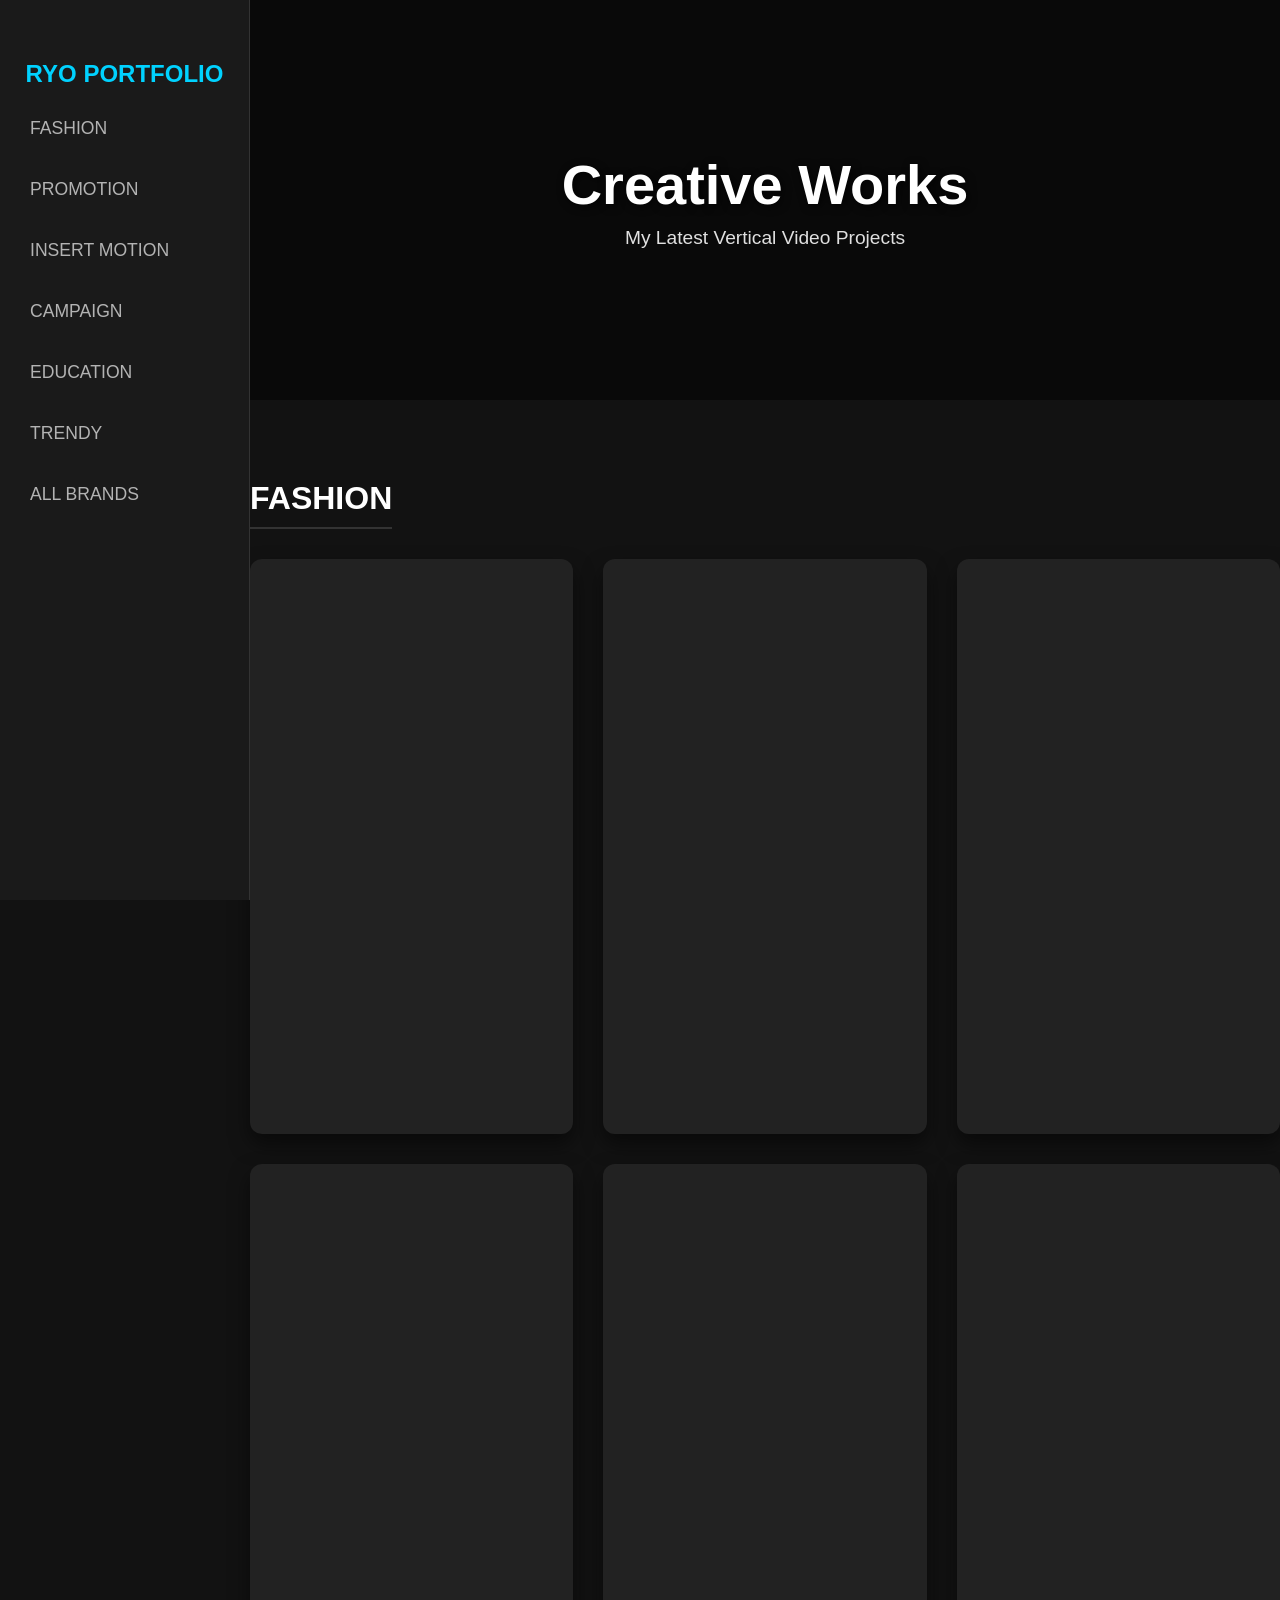
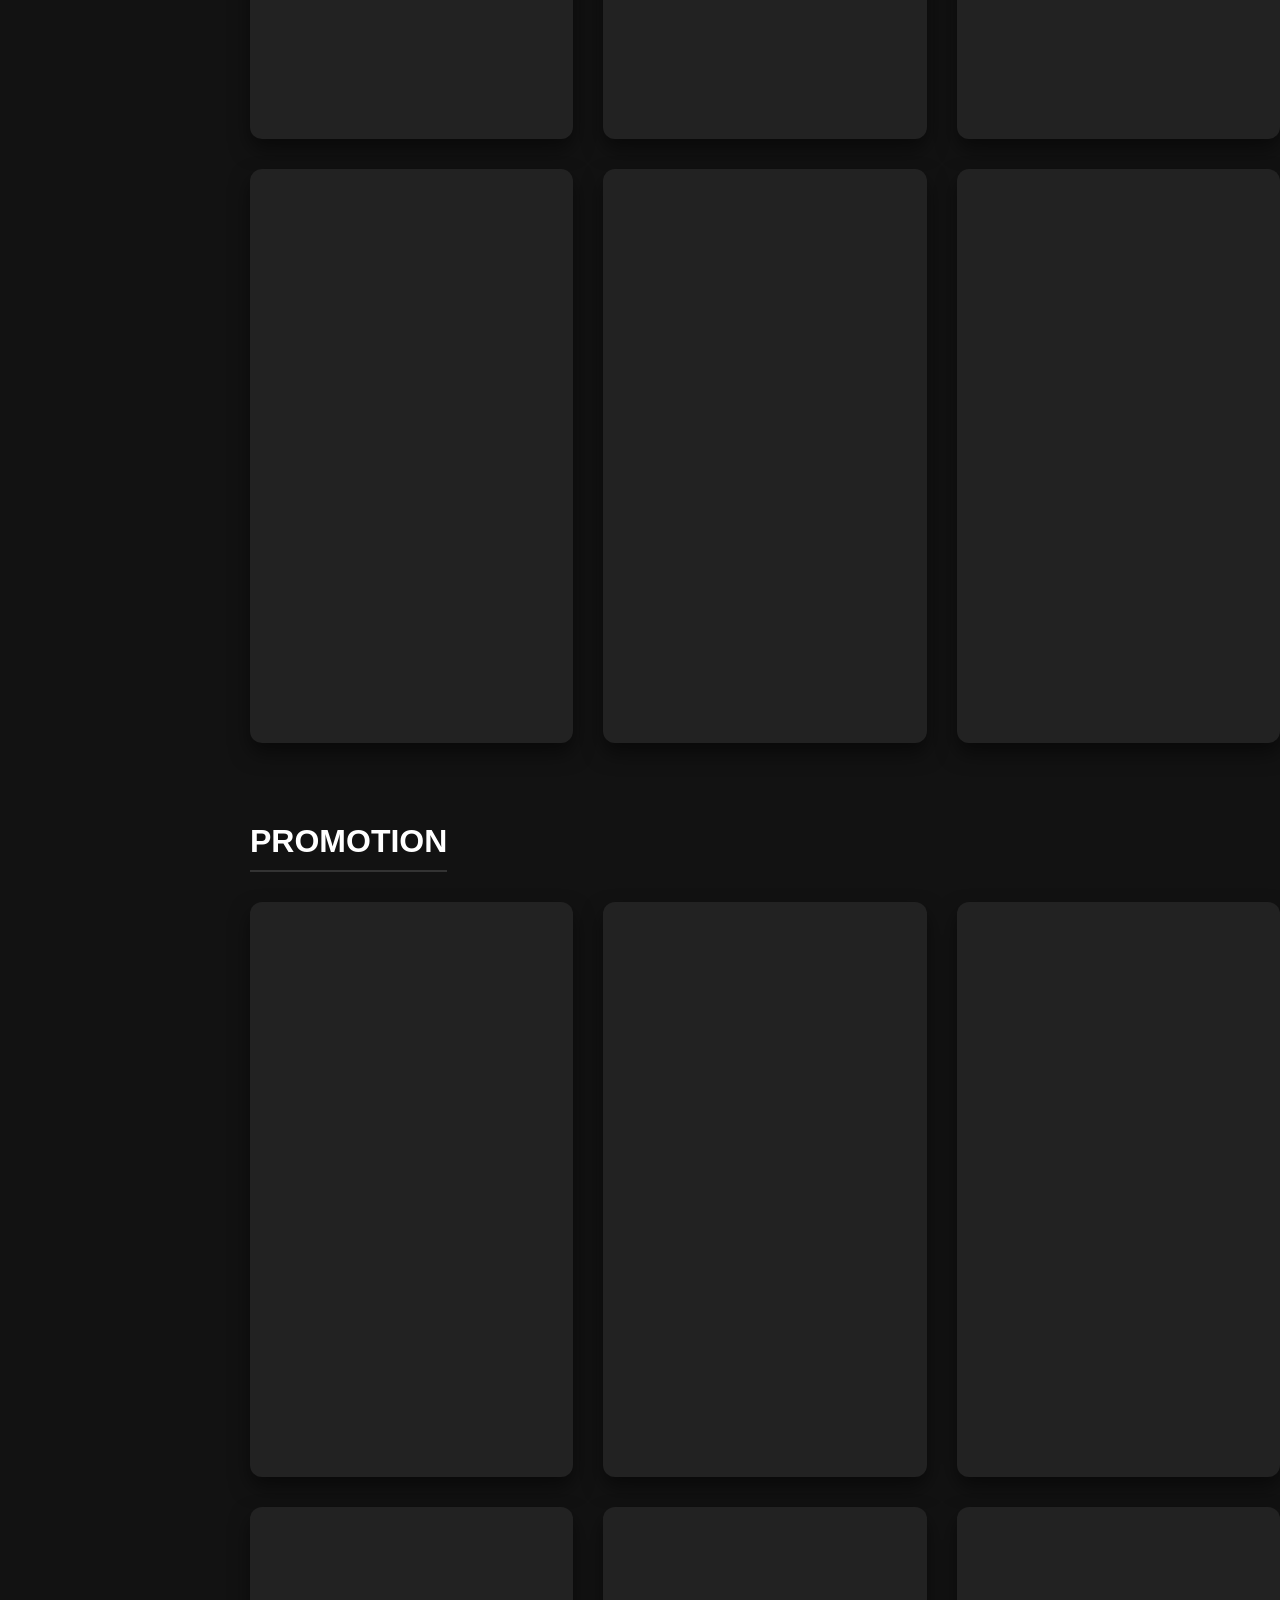
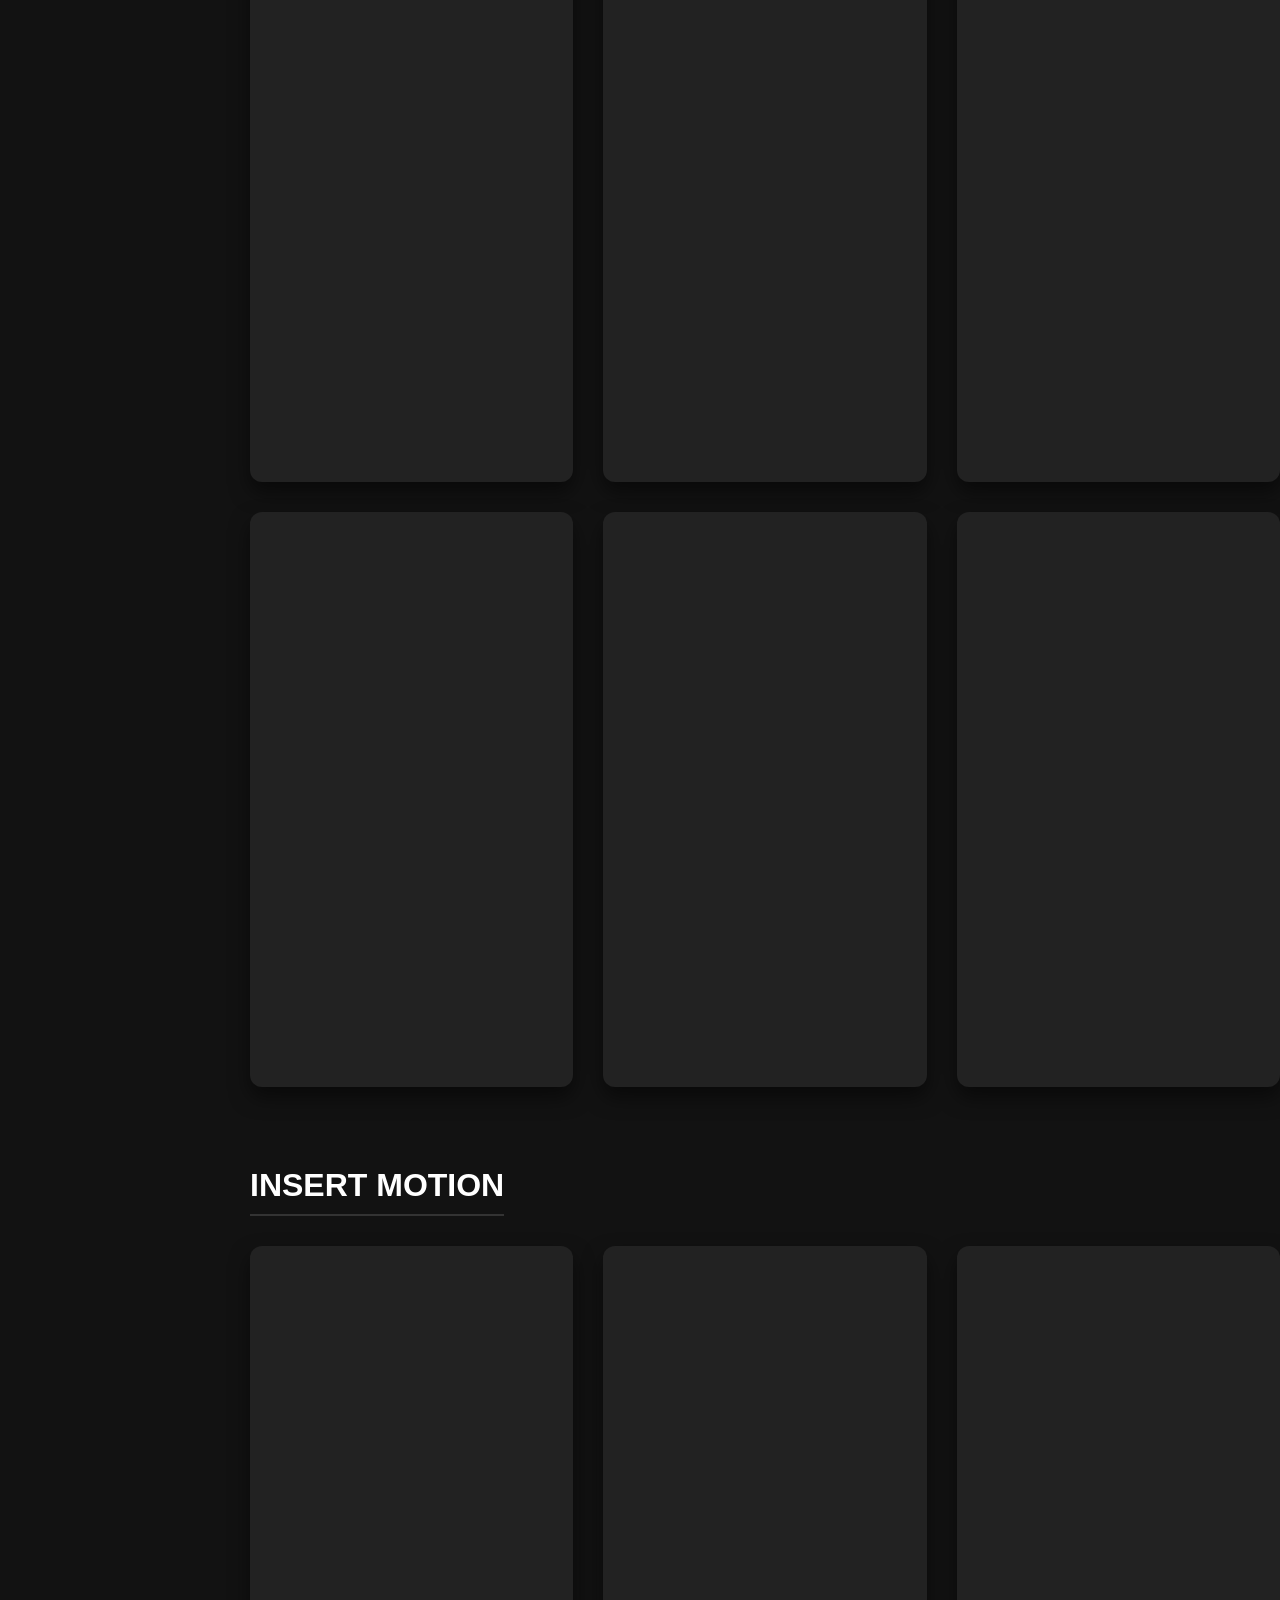
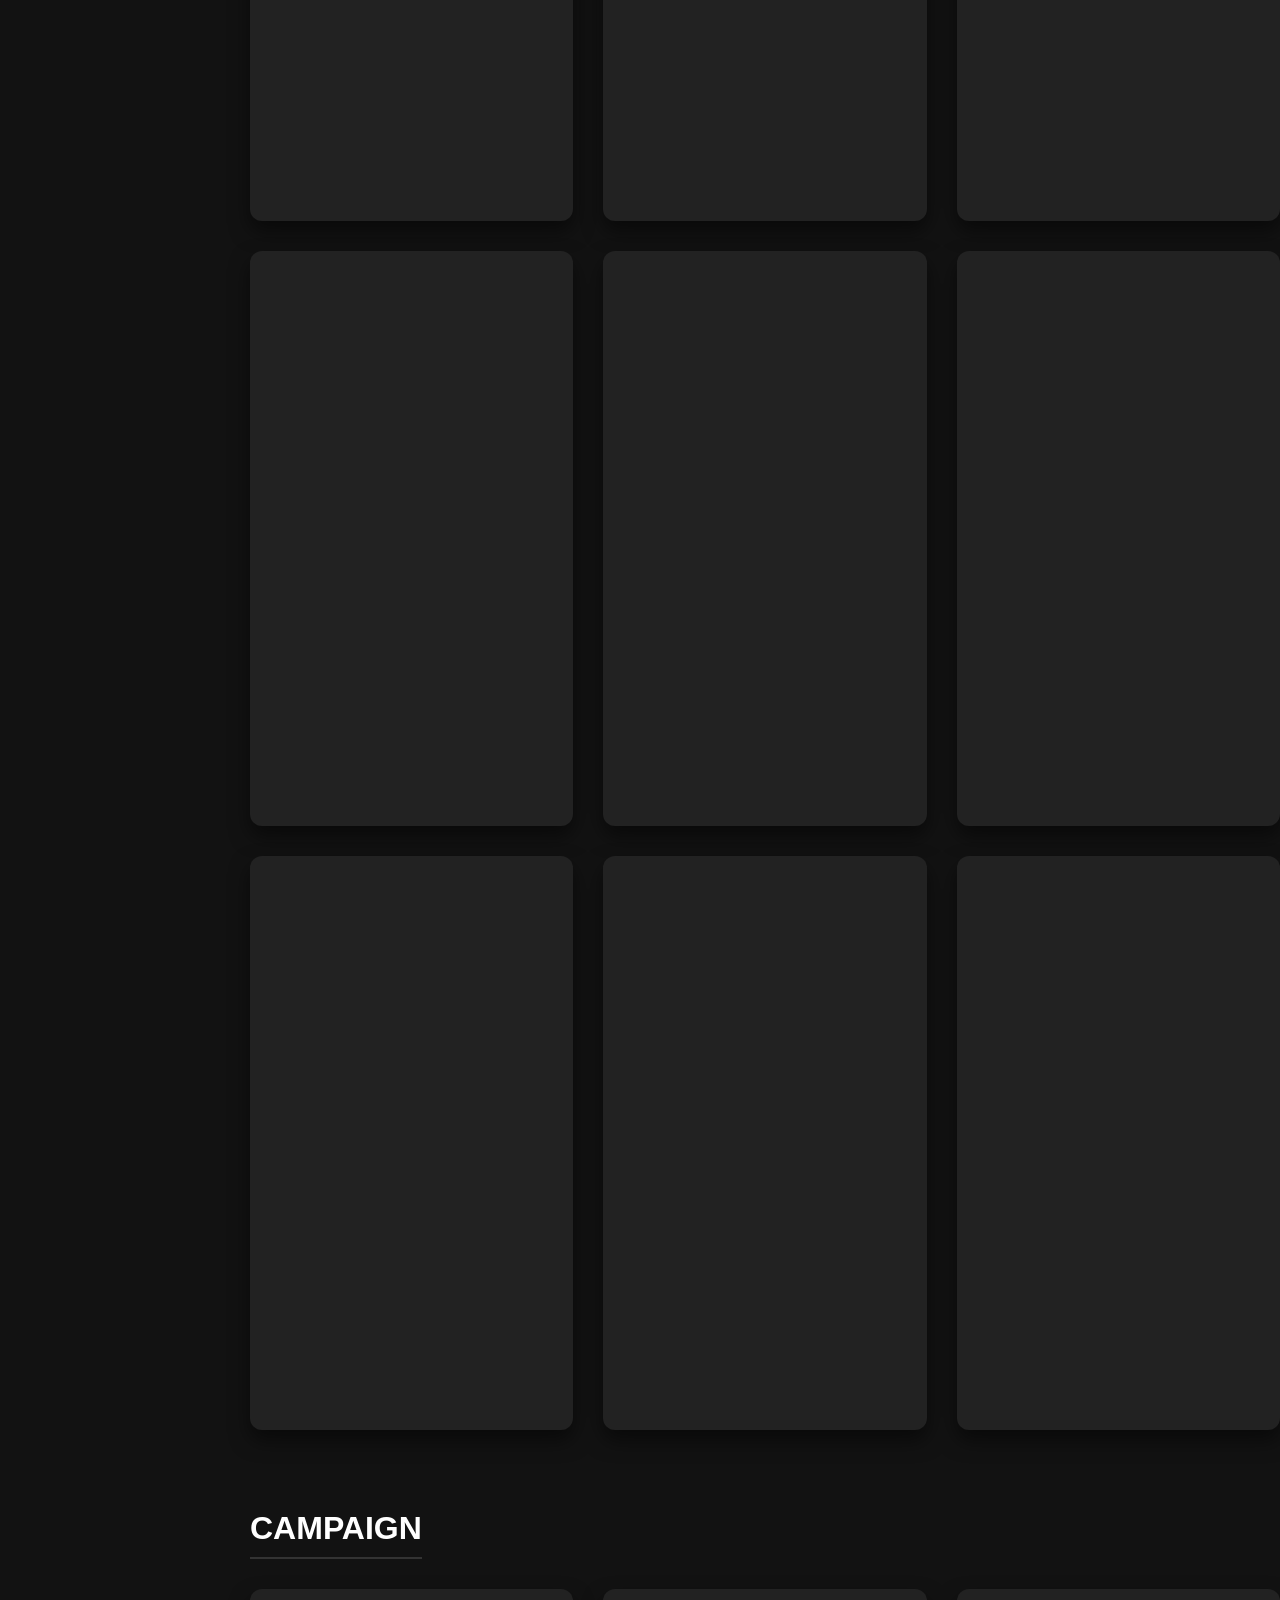
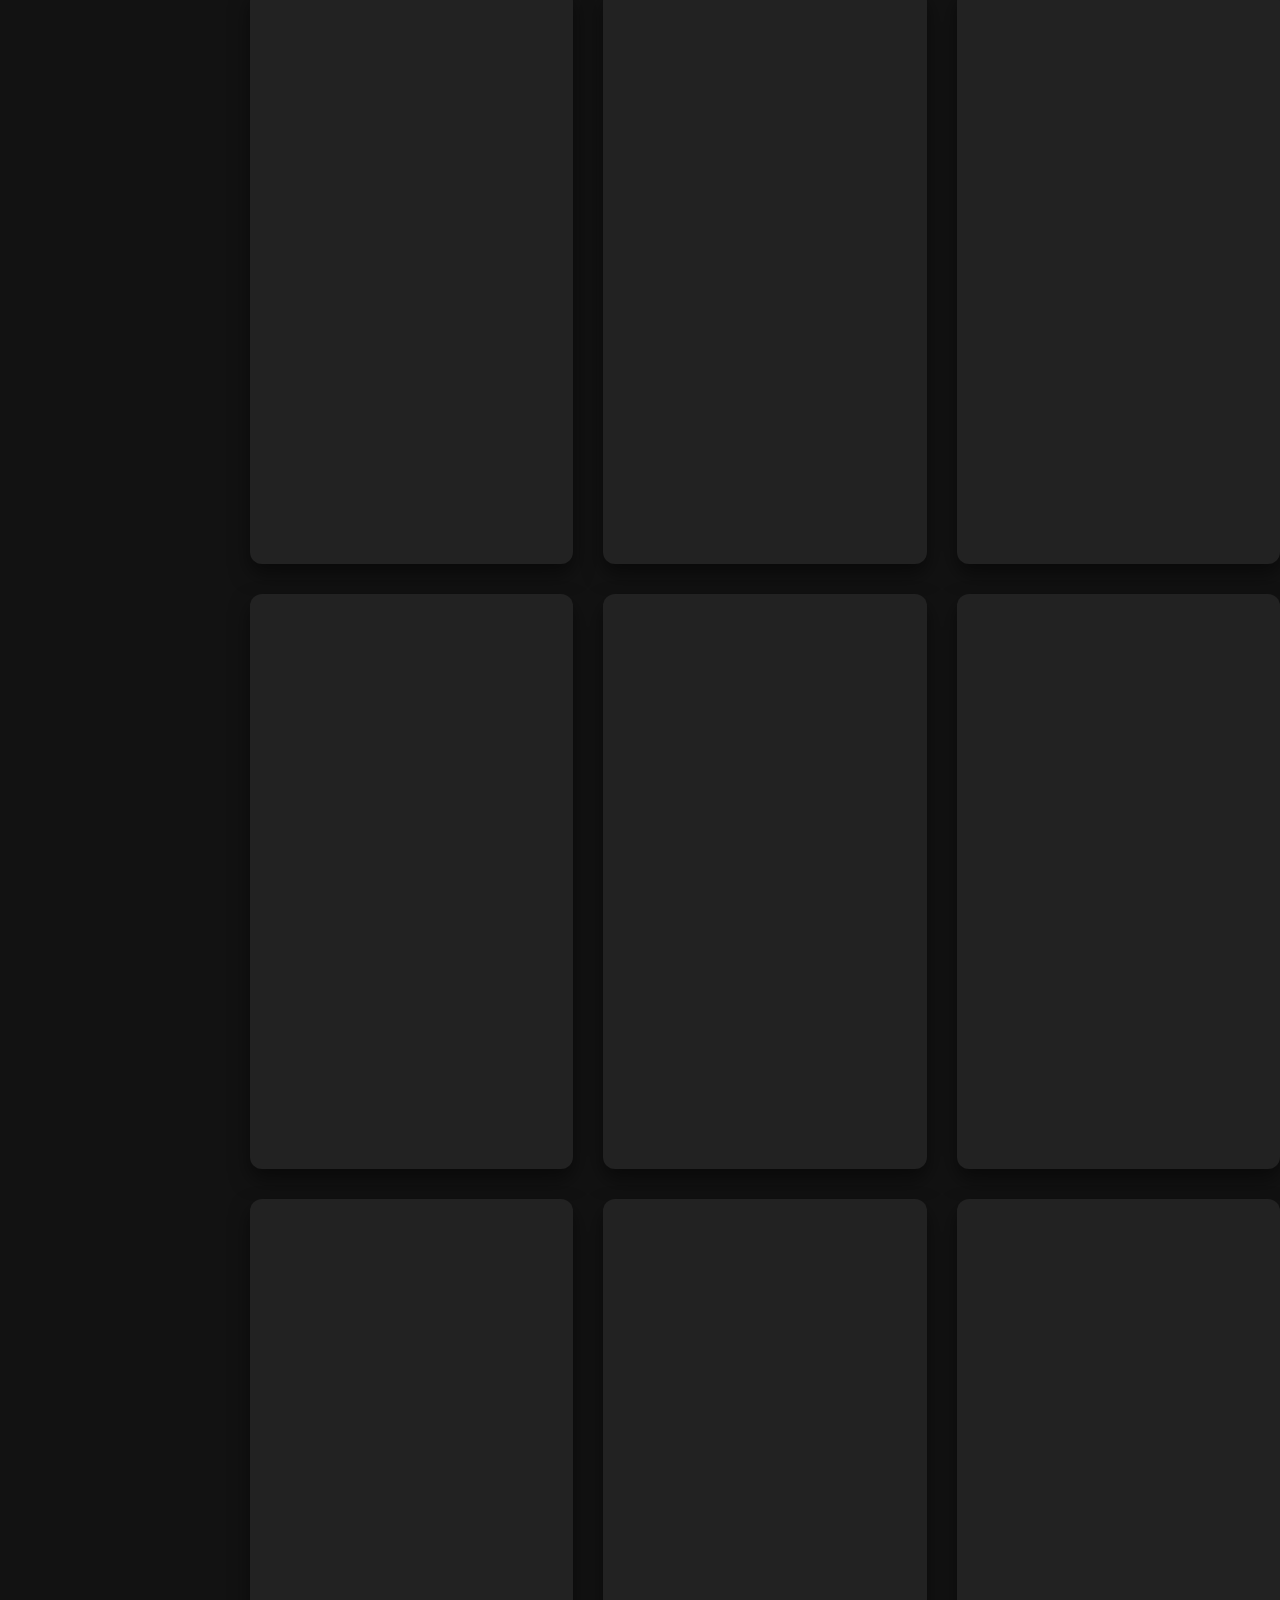
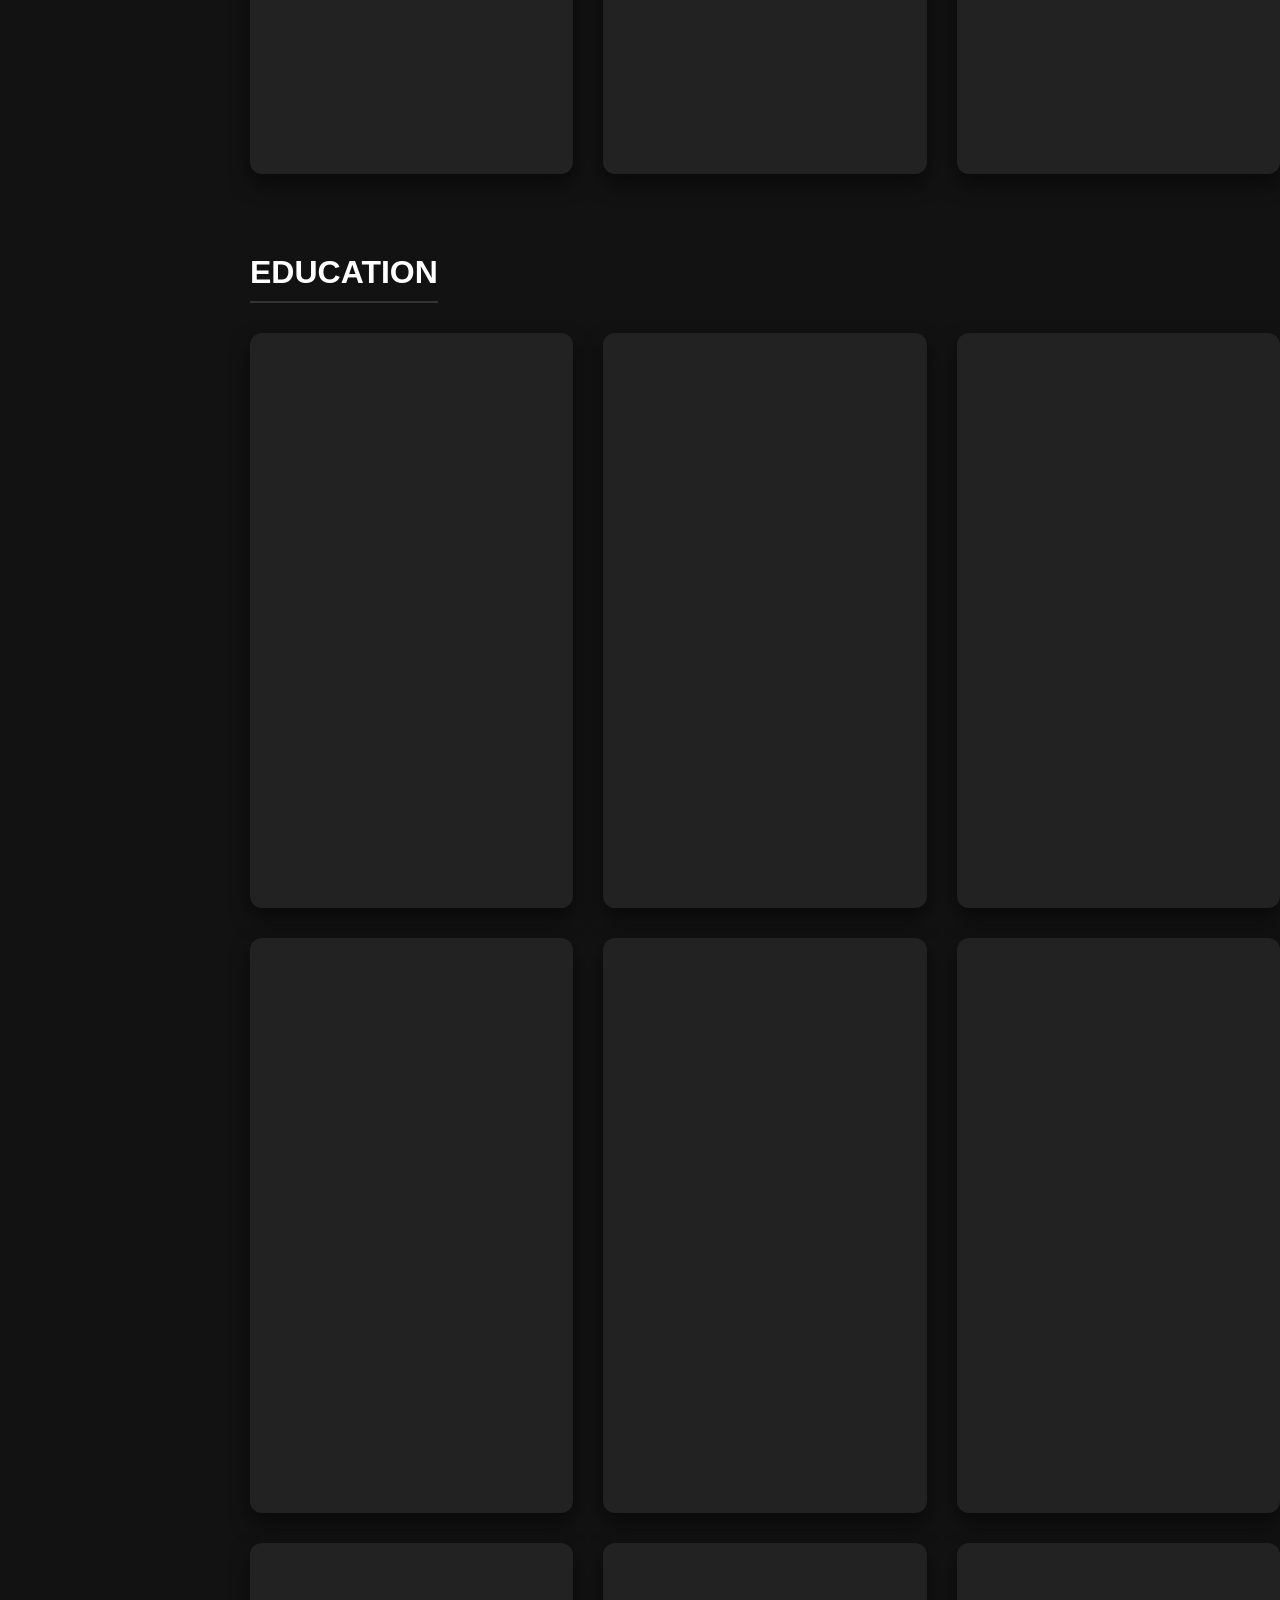
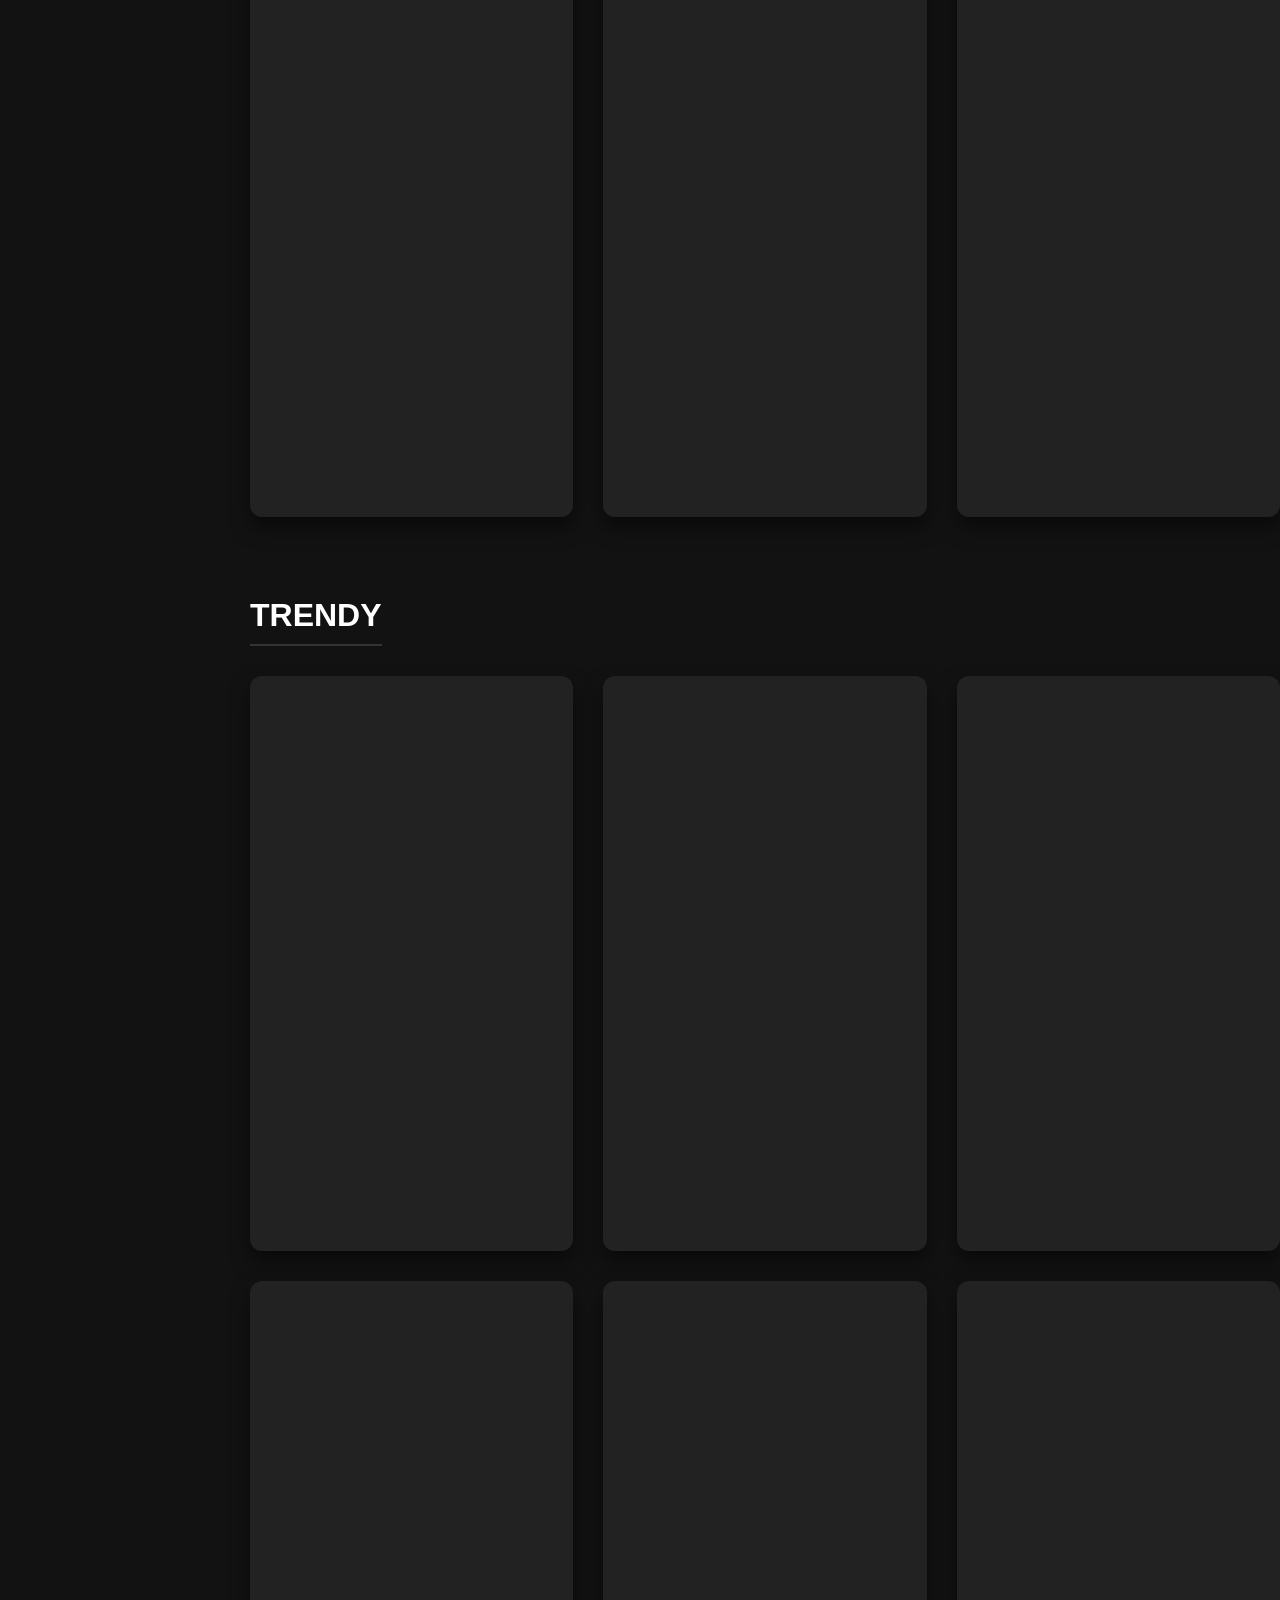
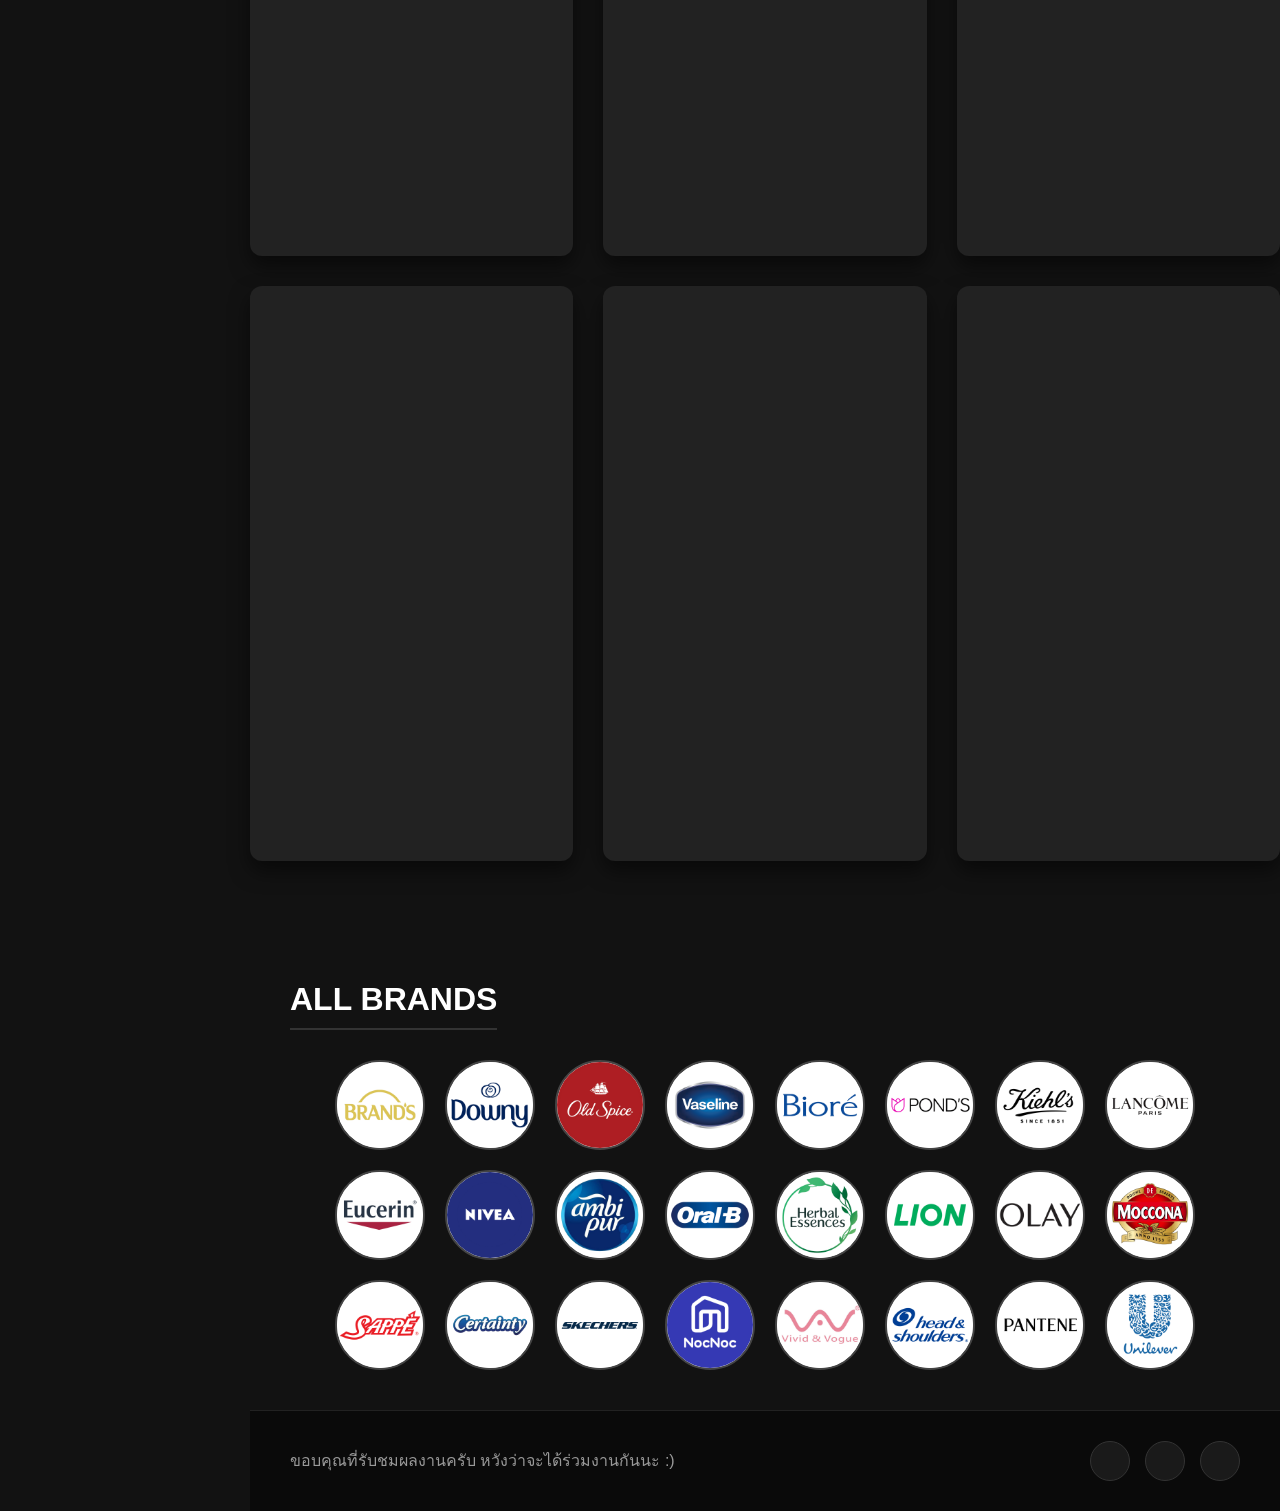
==== index.html @ 3b3e46f0 "commmit 4 aug" ====
<!DOCTYPE html>
<html lang="th">
<head>
    <meta charset="UTF-8">
    <meta name="viewport" content="width=device-width, initial-scale=1.0">
    <title>My Video Portfolio</title>
    <link rel="stylesheet" href="css/style.css">
</head>
<body>

    <div class="app-container">
        
        <!-- Mobile Hamburger Menu Button -->
        <button class="menu-toggle" id="menuToggle">☰ Menu</button>

        <!-- Left Navigator -->
        <nav class="sidebar" id="sidebar">
    <!-- เปลี่ยน h2 เป็นลิงก์ และใส่ id="go-to-top" -->
    <a href="#" id="go-to-top" style="text-decoration: none;">
        <h2>RYO PORTFOLIO</h2>
    </a>
    <ul class="nav-menu">
                <li><a href="#FASHION">FASHION</a></li>
                <li><a href="#PROMO">PROMOTION</a></li>
                <li><a href="#INSERT">INSERT MOTION</a></li>
                <li><a href="#CAM">CAMPAIGN</a></li>
                <li><a href="#EDU">EDUCATION</a></li>
                <li><a href="#TREND">TRENDY</a></li>
                <li><a href="#BRANDS">ALL BRANDS</a></li>
            </ul>
        </nav>

        <!-- Main Content Area -->
        <main class="main-content">
            
            <!-- Header Image -->
            <header class="header-hero">
                <div class="header-overlay">
                    <h1>Creative Works</h1>
                    <p>My Latest Vertical Video Projects</p>
                </div>
            </header>

            <!-- Video Grid Section -->
            <section class="portfolio-section">
                <h2 class="section-title" id="FASHION">FASHION</h2>
                
                <div class="video-grid">
                    <!-- วิดีโอ 1 -->
                    <div class="video-card">
                        <iframe src="https://drive.google.com/file/d/YOUR_VIDEO_ID_1/preview" allow="autoplay; fullscreen"></iframe>
                    </div>
                    <!-- วิดีโอ 2 -->
                    <div class="video-card">
                        <iframe src="https://drive.google.com/file/d/YOUR_VIDEO_ID_2/preview" allow="autoplay; fullscreen"></iframe>
                    </div>
                    <!-- วิดีโอ 3 -->
                    <div class="video-card">
                        <iframe src="https://drive.google.com/file/d/YOUR_VIDEO_ID_3/preview" allow="autoplay; fullscreen"></iframe>
                    </div>
                    <!-- วิดีโอ 4 -->
                    <div class="video-card">
                        <iframe src="https://drive.google.com/file/d/YOUR_VIDEO_ID_4/preview" allow="autoplay; fullscreen"></iframe>
                    </div>
                    <!-- วิดีโอ 5 -->
                    <div class="video-card">
                        <iframe src="https://drive.google.com/file/d/YOUR_VIDEO_ID_5/preview" allow="autoplay; fullscreen"></iframe>
                    </div>
                    <!-- วิดีโอ 6 -->
                    <div class="video-card">
                        <iframe src="https://drive.google.com/file/d/YOUR_VIDEO_ID_6/preview" allow="autoplay; fullscreen"></iframe>
                    </div>
                    <!-- วิดีโอ 7 -->
                    <div class="video-card">
                        <iframe src="https://drive.google.com/file/d/YOUR_VIDEO_ID_7/preview" allow="autoplay; fullscreen"></iframe>
                    </div>
                    <!-- วิดีโอ 8 -->
                    <div class="video-card">
                        <iframe src="https://drive.google.com/file/d/YOUR_VIDEO_ID_8/preview" allow="autoplay; fullscreen"></iframe>
                    </div>
                    <!-- วิดีโอ 9 -->
                    <div class="video-card">
                        <iframe src="https://drive.google.com/file/d/YOUR_VIDEO_ID_9/preview" allow="autoplay; fullscreen"></iframe>
                    </div>
                </div>

                <h2 class="section-title" id="PROMO">PROMOTION</h2>
                
                <div class="video-grid">
                    <!-- วิดีโอ 1 -->
                    <div class="video-card">
                        <iframe src="https://drive.google.com/file/d/YOUR_VIDEO_ID_1/preview" allow="autoplay; fullscreen"></iframe>
                    </div>
                    <!-- วิดีโอ 2 -->
                    <div class="video-card">
                        <iframe src="https://drive.google.com/file/d/YOUR_VIDEO_ID_2/preview" allow="autoplay; fullscreen"></iframe>
                    </div>
                    <!-- วิดีโอ 3 -->
                    <div class="video-card">
                        <iframe src="https://drive.google.com/file/d/YOUR_VIDEO_ID_3/preview" allow="autoplay; fullscreen"></iframe>
                    </div>
                    <!-- วิดีโอ 4 -->
                    <div class="video-card">
                        <iframe src="https://drive.google.com/file/d/YOUR_VIDEO_ID_4/preview" allow="autoplay; fullscreen"></iframe>
                    </div>
                    <!-- วิดีโอ 5 -->
                    <div class="video-card">
                        <iframe src="https://drive.google.com/file/d/YOUR_VIDEO_ID_5/preview" allow="autoplay; fullscreen"></iframe>
                    </div>
                    <!-- วิดีโอ 6 -->
                    <div class="video-card">
                        <iframe src="https://drive.google.com/file/d/YOUR_VIDEO_ID_6/preview" allow="autoplay; fullscreen"></iframe>
                    </div>
                    <!-- วิดีโอ 7 -->
                    <div class="video-card">
                        <iframe src="https://drive.google.com/file/d/YOUR_VIDEO_ID_7/preview" allow="autoplay; fullscreen"></iframe>
                    </div>
                    <!-- วิดีโอ 8 -->
                    <div class="video-card">
                        <iframe src="https://drive.google.com/file/d/YOUR_VIDEO_ID_8/preview" allow="autoplay; fullscreen"></iframe>
                    </div>
                    <!-- วิดีโอ 9 -->
                    <div class="video-card">
                        <iframe src="https://drive.google.com/file/d/YOUR_VIDEO_ID_9/preview" allow="autoplay; fullscreen"></iframe>
                    </div>
                </div>

                <h2 class="section-title" id="INSERT">INSERT MOTION</h2>
                
                <div class="video-grid">
                    <!-- วิดีโอ 1 -->
                    <div class="video-card">
                        <iframe src="https://drive.google.com/file/d/YOUR_VIDEO_ID_1/preview" allow="autoplay; fullscreen"></iframe>
                    </div>
                    <!-- วิดีโอ 2 -->
                    <div class="video-card">
                        <iframe src="https://drive.google.com/file/d/YOUR_VIDEO_ID_2/preview" allow="autoplay; fullscreen"></iframe>
                    </div>
                    <!-- วิดีโอ 3 -->
                    <div class="video-card">
                        <iframe src="https://drive.google.com/file/d/YOUR_VIDEO_ID_3/preview" allow="autoplay; fullscreen"></iframe>
                    </div>
                    <!-- วิดีโอ 4 -->
                    <div class="video-card">
                        <iframe src="https://drive.google.com/file/d/YOUR_VIDEO_ID_4/preview" allow="autoplay; fullscreen"></iframe>
                    </div>
                    <!-- วิดีโอ 5 -->
                    <div class="video-card">
                        <iframe src="https://drive.google.com/file/d/YOUR_VIDEO_ID_5/preview" allow="autoplay; fullscreen"></iframe>
                    </div>
                    <!-- วิดีโอ 6 -->
                    <div class="video-card">
                        <iframe src="https://drive.google.com/file/d/YOUR_VIDEO_ID_6/preview" allow="autoplay; fullscreen"></iframe>
                    </div>
                    <!-- วิดีโอ 7 -->
                    <div class="video-card">
                        <iframe src="https://drive.google.com/file/d/YOUR_VIDEO_ID_7/preview" allow="autoplay; fullscreen"></iframe>
                    </div>
                    <!-- วิดีโอ 8 -->
                    <div class="video-card">
                        <iframe src="https://drive.google.com/file/d/YOUR_VIDEO_ID_8/preview" allow="autoplay; fullscreen"></iframe>
                    </div>
                    <!-- วิดีโอ 9 -->
                    <div class="video-card">
                        <iframe src="https://drive.google.com/file/d/YOUR_VIDEO_ID_9/preview" allow="autoplay; fullscreen"></iframe>
                    </div>
                </div>

                <h2 class="section-title" id="CAM">CAMPAIGN</h2>
                
                <div class="video-grid">
                    <!-- วิดีโอ 1 -->
                    <div class="video-card">
                        <iframe src="https://drive.google.com/file/d/YOUR_VIDEO_ID_1/preview" allow="autoplay; fullscreen"></iframe>
                    </div>
                    <!-- วิดีโอ 2 -->
                    <div class="video-card">
                        <iframe src="https://drive.google.com/file/d/YOUR_VIDEO_ID_2/preview" allow="autoplay; fullscreen"></iframe>
                    </div>
                    <!-- วิดีโอ 3 -->
                    <div class="video-card">
                        <iframe src="https://drive.google.com/file/d/YOUR_VIDEO_ID_3/preview" allow="autoplay; fullscreen"></iframe>
                    </div>
                    <!-- วิดีโอ 4 -->
                    <div class="video-card">
                        <iframe src="https://drive.google.com/file/d/YOUR_VIDEO_ID_4/preview" allow="autoplay; fullscreen"></iframe>
                    </div>
                    <!-- วิดีโอ 5 -->
                    <div class="video-card">
                        <iframe src="https://drive.google.com/file/d/YOUR_VIDEO_ID_5/preview" allow="autoplay; fullscreen"></iframe>
                    </div>
                    <!-- วิดีโอ 6 -->
                    <div class="video-card">
                        <iframe src="https://drive.google.com/file/d/YOUR_VIDEO_ID_6/preview" allow="autoplay; fullscreen"></iframe>
                    </div>
                    <!-- วิดีโอ 7 -->
                    <div class="video-card">
                        <iframe src="https://drive.google.com/file/d/YOUR_VIDEO_ID_7/preview" allow="autoplay; fullscreen"></iframe>
                    </div>
                    <!-- วิดีโอ 8 -->
                    <div class="video-card">
                        <iframe src="https://drive.google.com/file/d/YOUR_VIDEO_ID_8/preview" allow="autoplay; fullscreen"></iframe>
                    </div>
                    <!-- วิดีโอ 9 -->
                    <div class="video-card">
                        <iframe src="https://drive.google.com/file/d/YOUR_VIDEO_ID_9/preview" allow="autoplay; fullscreen"></iframe>
                    </div>
                </div>

                <h2 class="section-title" id="EDU">EDUCATION</h2>
                
                <div class="video-grid">
                    <!-- วิดีโอ 1 -->
                    <div class="video-card">
                        <iframe src="https://drive.google.com/file/d/YOUR_VIDEO_ID_1/preview" allow="autoplay; fullscreen"></iframe>
                    </div>
                    <!-- วิดีโอ 2 -->
                    <div class="video-card">
                        <iframe src="https://drive.google.com/file/d/YOUR_VIDEO_ID_2/preview" allow="autoplay; fullscreen"></iframe>
                    </div>
                    <!-- วิดีโอ 3 -->
                    <div class="video-card">
                        <iframe src="https://drive.google.com/file/d/YOUR_VIDEO_ID_3/preview" allow="autoplay; fullscreen"></iframe>
                    </div>
                    <!-- วิดีโอ 4 -->
                    <div class="video-card">
                        <iframe src="https://drive.google.com/file/d/YOUR_VIDEO_ID_4/preview" allow="autoplay; fullscreen"></iframe>
                    </div>
                    <!-- วิดีโอ 5 -->
                    <div class="video-card">
                        <iframe src="https://drive.google.com/file/d/YOUR_VIDEO_ID_5/preview" allow="autoplay; fullscreen"></iframe>
                    </div>
                    <!-- วิดีโอ 6 -->
                    <div class="video-card">
                        <iframe src="https://drive.google.com/file/d/YOUR_VIDEO_ID_6/preview" allow="autoplay; fullscreen"></iframe>
                    </div>
                    <!-- วิดีโอ 7 -->
                    <div class="video-card">
                        <iframe src="https://drive.google.com/file/d/YOUR_VIDEO_ID_7/preview" allow="autoplay; fullscreen"></iframe>
                    </div>
                    <!-- วิดีโอ 8 -->
                    <div class="video-card">
                        <iframe src="https://drive.google.com/file/d/YOUR_VIDEO_ID_8/preview" allow="autoplay; fullscreen"></iframe>
                    </div>
                    <!-- วิดีโอ 9 -->
                    <div class="video-card">
                        <iframe src="https://drive.google.com/file/d/YOUR_VIDEO_ID_9/preview" allow="autoplay; fullscreen"></iframe>
                    </div>
                </div>

                <h2 class="section-title" id="TREND">TRENDY</h2>

                <div class="video-grid">
                    <!-- วิดีโอ 1 -->
                    <div class="video-card">
                        <iframe src="https://drive.google.com/file/d/YOUR_VIDEO_ID_1/preview" allow="autoplay; fullscreen"></iframe>
                    </div>
                    <!-- วิดีโอ 2 -->
                    <div class="video-card">
                        <iframe src="https://drive.google.com/file/d/YOUR_VIDEO_ID_2/preview" allow="autoplay; fullscreen"></iframe>
                    </div>
                    <!-- วิดีโอ 3 -->
                    <div class="video-card">
                        <iframe src="https://drive.google.com/file/d/YOUR_VIDEO_ID_3/preview" allow="autoplay; fullscreen"></iframe>
                    </div>
                    <!-- วิดีโอ 4 -->
                    <div class="video-card">
                        <iframe src="https://drive.google.com/file/d/YOUR_VIDEO_ID_4/preview" allow="autoplay; fullscreen"></iframe>
                    </div>
                    <!-- วิดีโอ 5 -->
                    <div class="video-card">
                        <iframe src="https://drive.google.com/file/d/YOUR_VIDEO_ID_5/preview" allow="autoplay; fullscreen"></iframe>
                    </div>
                    <!-- วิดีโอ 6 -->
                    <div class="video-card">
                        <iframe src="https://drive.google.com/file/d/YOUR_VIDEO_ID_6/preview" allow="autoplay; fullscreen"></iframe>
                    </div>
                    <!-- วิดีโอ 7 -->
                    <div class="video-card">
                        <iframe src="https://drive.google.com/file/d/YOUR_VIDEO_ID_7/preview" allow="autoplay; fullscreen"></iframe>
                    </div>
                    <!-- วิดีโอ 8 -->
                    <div class="video-card">
                        <iframe src="https://drive.google.com/file/d/YOUR_VIDEO_ID_8/preview" allow="autoplay; fullscreen"></iframe>
                    </div>
                    <!-- วิดีโอ 9 -->
                    <div class="video-card">
                        <iframe src="https://drive.google.com/file/d/YOUR_VIDEO_ID_9/preview" allow="autoplay; fullscreen"></iframe>
                    </div>
                </div>

            </section>

            <!-- Brand Logos Section (เพิ่มใหม่ 24 โลโก้) -->
            <section id="BRANDS" class="content-section">
                <h2 class="section-title">ALL BRANDS</h2>
                
                <div class="brands-wrapper">
                    <!-- โลโก้ 1 ถึง 24 -->
                    <!-- หมายเหตุ: เปลี่ยน src="..." เป็นลิงก์รูปโลโก้ของคุณได้เลย -->
                    <div class="brand-circle"><img src="LOGO BRAND/LOGO_BRANDS.png" alt="Logo 1"></div>
                    <div class="brand-circle"><img src="LOGO BRAND/LOGO_DOWNY.png" alt="Logo 2"></div>
                    <div class="brand-circle"><img src="LOGO BRAND/LOGO_OLDSPICE.png" alt="Logo 3"></div>
                    <div class="brand-circle"><img src="LOGO BRAND/LOGO_VSL.png" alt="Logo 4"></div>
                    <div class="brand-circle"><img src="LOGO BRAND/LOGO_BIORE.png" alt="Logo 5"></div>
                    <div class="brand-circle"><img src="LOGO BRAND/LOGO_PONDS.png" alt="Logo 6"></div>
                    <div class="brand-circle"><img src="LOGO BRAND/LOGO_KIEHLS.png" alt="Logo 7"></div>
                    <div class="brand-circle"><img src="LOGO BRAND/LOGO_LANCOME.png" alt="Logo 8"></div>
                    
                    <div class="brand-circle"><img src="LOGO BRAND/LOGO_EUCERIN.png" alt="Logo 9"></div>
                    <div class="brand-circle"><img src="LOGO BRAND/LOGO_NIVEA.png" alt="Logo 10"></div>
                    <div class="brand-circle"><img src="LOGO BRAND/LOGO_AMBIPUR.png" alt="Logo 11"></div>
                    <div class="brand-circle"><img src="LOGO BRAND/LOGO_ORALB.png" alt="Logo 12"></div>
                    <div class="brand-circle"><img src="LOGO BRAND/LOGO_HE.png" alt="Logo 13"></div>
                    <div class="brand-circle"><img src="LOGO BRAND/LOGO_LION.png" alt="Logo 14"></div>
                    <div class="brand-circle"><img src="LOGO BRAND/LOGO_OLAY.png" alt="Logo 15"></div>
                    <div class="brand-circle"><img src="LOGO BRAND/LOGO_MOCCONA.png" alt="Logo 16"></div>
                    
                    <div class="brand-circle"><img src="LOGO BRAND/LOGO_SAPPE.png" alt="Logo 17"></div>
                    <div class="brand-circle"><img src="LOGO BRAND/LOGO_CERTAINTY.png" alt="Logo 18"></div>
                    <div class="brand-circle"><img src="LOGO BRAND/LOGO_SKECHERS.png" alt="Logo 19"></div>
                    <div class="brand-circle"><img src="LOGO BRAND/LOGO_NOCNOC.png" alt="Logo 20"></div>
                    <div class="brand-circle"><img src="LOGO BRAND/LOGO_VIVID.png" alt="Logo 21"></div>
                    <div class="brand-circle"><img src="LOGO BRAND/LOGO_HS.png" alt="Logo 22"></div>
                    <div class="brand-circle"><img src="LOGO BRAND/LOGO_PANTENE.png" alt="Logo 23"></div>
                    <div class="brand-circle"><img src="LOGO BRAND/LOGO_UTT.png" alt="Logo 24"></div>
                </div>
            </section>
            
            <!-- Footer Section (เพิ่มใหม่) -->
            <footer id="contact" class="site-footer">
                <div class="footer-text">
                    <p>ขอบคุณที่รับชมผลงานครับ หวังว่าจะได้ร่วมงานกันนะ :)</p>
                </div>
                <div class="footer-socials">
                    <!-- โซเชียล 3 อัน (สามารถเปลี่ยนลิงก์ตรง href="#") -->
                    <a href="#" target="_blank" title="Instagram"><i class="fab fa-instagram"></i></a>
                    <a href="#" target="_blank" title="Facebook"><i class="fab fa-facebook-f"></i></a>
                    <a href="#" target="_blank" title="YouTube"><i class="fab fa-youtube"></i></a>
                </div>
            </footer>
        </main>
    </div>

   <!-- JavaScript -->
    <script src="js/script.js"></script>
</body>
</html>
---- css/style.css ----
/* ================= Reset & Global ================= */
        * {
            margin: 0;
            padding: 0;
            box-sizing: border-box;
            font-family: 'Segoe UI', Tahoma, Geneva, Verdana, sans-serif;
        }
        body {
            background-color: #121212;
            color: #ffffff;
            overflow-x: hidden;
        }

        .app-container {
            display: flex;
            min-height: 100vh;
        }


        /* ================= Navigator (Left Sidebar) ================= */
        .sidebar {
            width: 250px;
            background-color: #1a1a1a;
            padding: 30px 20px;
            position: fixed;
            height: 100vh;
            left: 0;
            top: 0;
            transition: transform 0.3s ease-in-out;
            z-index: 100;
            border-right: 1px solid #333;
        }
        
        .sidebar h2 {
            color: #00d2ff;
            margin-top: 30px;
            margin-bottom: 20px;
            text-align: center;
        }
        .nav-menu {
            list-style: none;
        }
        .nav-menu li {
            margin-bottom: 20px;
        }
        .nav-menu a {
            color: #b3b3b3;
            text-decoration: none;
            font-size: 1.1rem;
            display: block;
            padding: 10px;
            border-radius: 8px;
            transition: all 0.2s;
        }
        .nav-menu a:hover, .nav-menu a.active {
            background-color: #333;
            color: #fff;
        }

        /* ================= Mobile Hamburger Menu ================= */
        .menu-toggle {
            display: none;
            position: fixed;
            top: 15px;
            left: 15px;
            z-index: 101;
            background-color: rgba(0, 0, 0, 0.7);
            color: white;
            border: 1px solid #333;
            padding: 10px 15px;
            border-radius: 5px;
            cursor: pointer;
            backdrop-filter: blur(5px);
        }

        /* ================= Main Content ================= */
        .main-content {
            margin-left: 250px;
            flex: 1;
            width: calc(100% - 250px);
        }

        /* ================= Header Image ================= */
        .header-hero {
            position: relative;
            width: 100%;
            height: 400px;
            background-image: url('https://images.unsplash.com/photo-1579546929518-9e396f3cc809?w=1600&q=80');
            background-size: cover;
            background-position: center;
        }
        .header-overlay {
            position: absolute;
            top: 0; left: 0; right: 0; bottom: 0;
            background: rgba(0, 0, 0, 0.5);
            display: flex;
            flex-direction: column;
            align-items: center;
            justify-content: center;
            text-align: center;
        }
        .header-hero h1 {
            font-size: 3.5rem;
            margin-bottom: 10px;
            text-shadow: 2px 2px 8px rgba(0,0,0,0.8);
        }
        .header-hero p {
            font-size: 1.2rem;
            color: #e0e0e0;
        }

        /* ================= Global Section Styles ================= */
        .content-section {
            padding: 40px;
            max-width: 1200px;
            margin: 0 auto;
        }
        .section-title {
            margin-bottom: 30px;
            font-size: 2rem;
            border-bottom: 2px solid #333;
            padding-top: 80px;
            padding-bottom: 10px;
            display: inline-block;
        }

        /* ================= Brand Logos Section ================= */
        .brands-wrapper {
            display: flex;
            flex-wrap: wrap; /* Desktop ให้ปัดบรรทัดใหม่เมื่อเต็ม */
            gap: 20px;
            justify-content: center;
        }
        .brand-circle {
            width: 90px;
            height: 90px;
            border-radius: 50%; /* ทำให้เป็นวงกลม */
            background-color: #ffffff;
            border: 2px solid #444;
            display: flex;
            align-items: center;
            justify-content: center;
            overflow: hidden;
            transition: transform 0.3s;
        }
        .brand-circle:hover {
            transform: scale(1.1); /* ขยายเมื่อเอาเมาส์ชี้ */
            border-color: #00d2ff;
        }
        .brand-circle img {
            width: 100%;
            height: 100%;
            object-fit: contain; /* ตัดรูปให้เต็มวงกลมพอดี */
            /* หากโลโก้คุณเป็นพื้นหลังขาว ให้เปลี่ยนเป็น object-fit: contain; แทน */
        }

        /* ================= Portfolio Video Section ================= */
        .video-grid {
            display: grid;
            grid-template-columns: repeat(3, 1fr);
            gap: 30px;
        }
        .video-card {
            width: 100%;
            aspect-ratio: 9 / 16;
            background-color: #222;
            border-radius: 12px;
            overflow: hidden;
            box-shadow: 0 10px 20px rgba(0,0,0,0.5);
            transition: transform 0.3s;
        }
        .video-card:hover {
            transform: translateY(-5px);
        }
        .video-card iframe {
            width: 100%;
            height: 100%;
            border: none;
        }

        /* ================= Footer Section (เพิ่มใหม่) ================= */
        .site-footer {
            background-color: #0a0a0a; /* โทนสีแตกต่างจาก body เล็กน้อย (ดำสนิทขึ้น) */
            border-top: 1px solid #222;
            padding: 30px 40px;
            margin-top: auto; /* ดัน Footer ไปล่างสุดเสมอ */
            display: flex;
            justify-content: space-between;
            align-items: center;
            flex-wrap: wrap;
            gap: 20px;
        }
        .footer-text p {
            color: #999;
            font-size: 1rem;
        }
        .footer-socials {
            display: flex;
            gap: 15px;
        }
        .footer-socials a {
            display: flex;
            align-items: center;
            justify-content: center;
            width: 40px;
            height: 40px;
            background-color: #1a1a1a;
            color: #fff;
            border-radius: 50%;
            text-decoration: none;
            transition: background-color 0.3s, transform 0.3s;
            border: 1px solid #333;
        }
        .footer-socials a:hover {
            background-color: #00d2ff;
            color: #121212;
            transform: translateY(-3px);
        }

        /* ================= Responsive Design ================= */
        
        /* Tablet: 2 คอลัมน์ หรือลดขนาด */
        @media (max-width: 1024px) {
            .video-grid {
                gap: 20px;
            }
            .header-hero h1 {
                font-size: 2.8rem;
            }
            .brand-circle {
                width: 80px;
                height: 80px;
            }
        }

        /* Phone: จัดเรียงแถวเดียว + Horizontal Scroll */
        @media (max-width: 768px) {
            .menu-toggle {
                display: block;
            }
            .sidebar {
                transform: translateX(-100%);
            }
            .sidebar.open {
                transform: translateX(0);
            }
            .main-content {
                margin-left: 0;
                width: 100%;
            }
            .header-hero {
                height: 300px;
            }

            .content-section {
                padding: 20px 0;
            }
            .section-title {
                margin-left: 20px;
            }

            /* --- Logo Section บนมือถือ (แถวเดียวปัดขวา) --- */
            .brands-wrapper {
                flex-wrap: nowrap; /* ไม่ให้ปัดบรรทัดใหม่ */
                justify-content: flex-start;
                overflow-x: auto; /* เลื่อนแนวนอน */
                scroll-snap-type: x mandatory;
                -webkit-overflow-scrolling: touch;
                padding: 10px 20px;
                gap: 15px;
            }
            .brand-circle {
                flex: 0 0 auto; /* ป้องกันไม่ให้วงกลมหดตัว */
                width: 70px;
                height: 70px;
                scroll-snap-align: center;
            }

            /* --- Video Section บนมือถือ (แถวเดียวปัดขวา) --- */
            .video-grid {
                display: flex;
                overflow-x: auto;
                scroll-snap-type: x mandatory;
                -webkit-overflow-scrolling: touch;
                gap: 15px;
                padding: 10px 20px 40px 20px;
            }
            .video-card {
                flex: 0 0 75%;
                scroll-snap-align: center;
            }

            /* ซ่อน Scrollbar แนวนอน (ทั้ง Logo และ Video) */
            .brands-wrapper::-webkit-scrollbar,
            .video-grid::-webkit-scrollbar {
                display: none;
            }
            .brands-wrapper,
            .video-grid {
                -ms-overflow-style: none;
                scrollbar-width: none;
            }
        /* Footer บนมือถือ จัดเรียงกึ่งกลางเพื่อความสวยงาม */
            .site-footer {
                flex-direction: column;
                text-align: center;
                padding: 30px 20px;
            }
        }
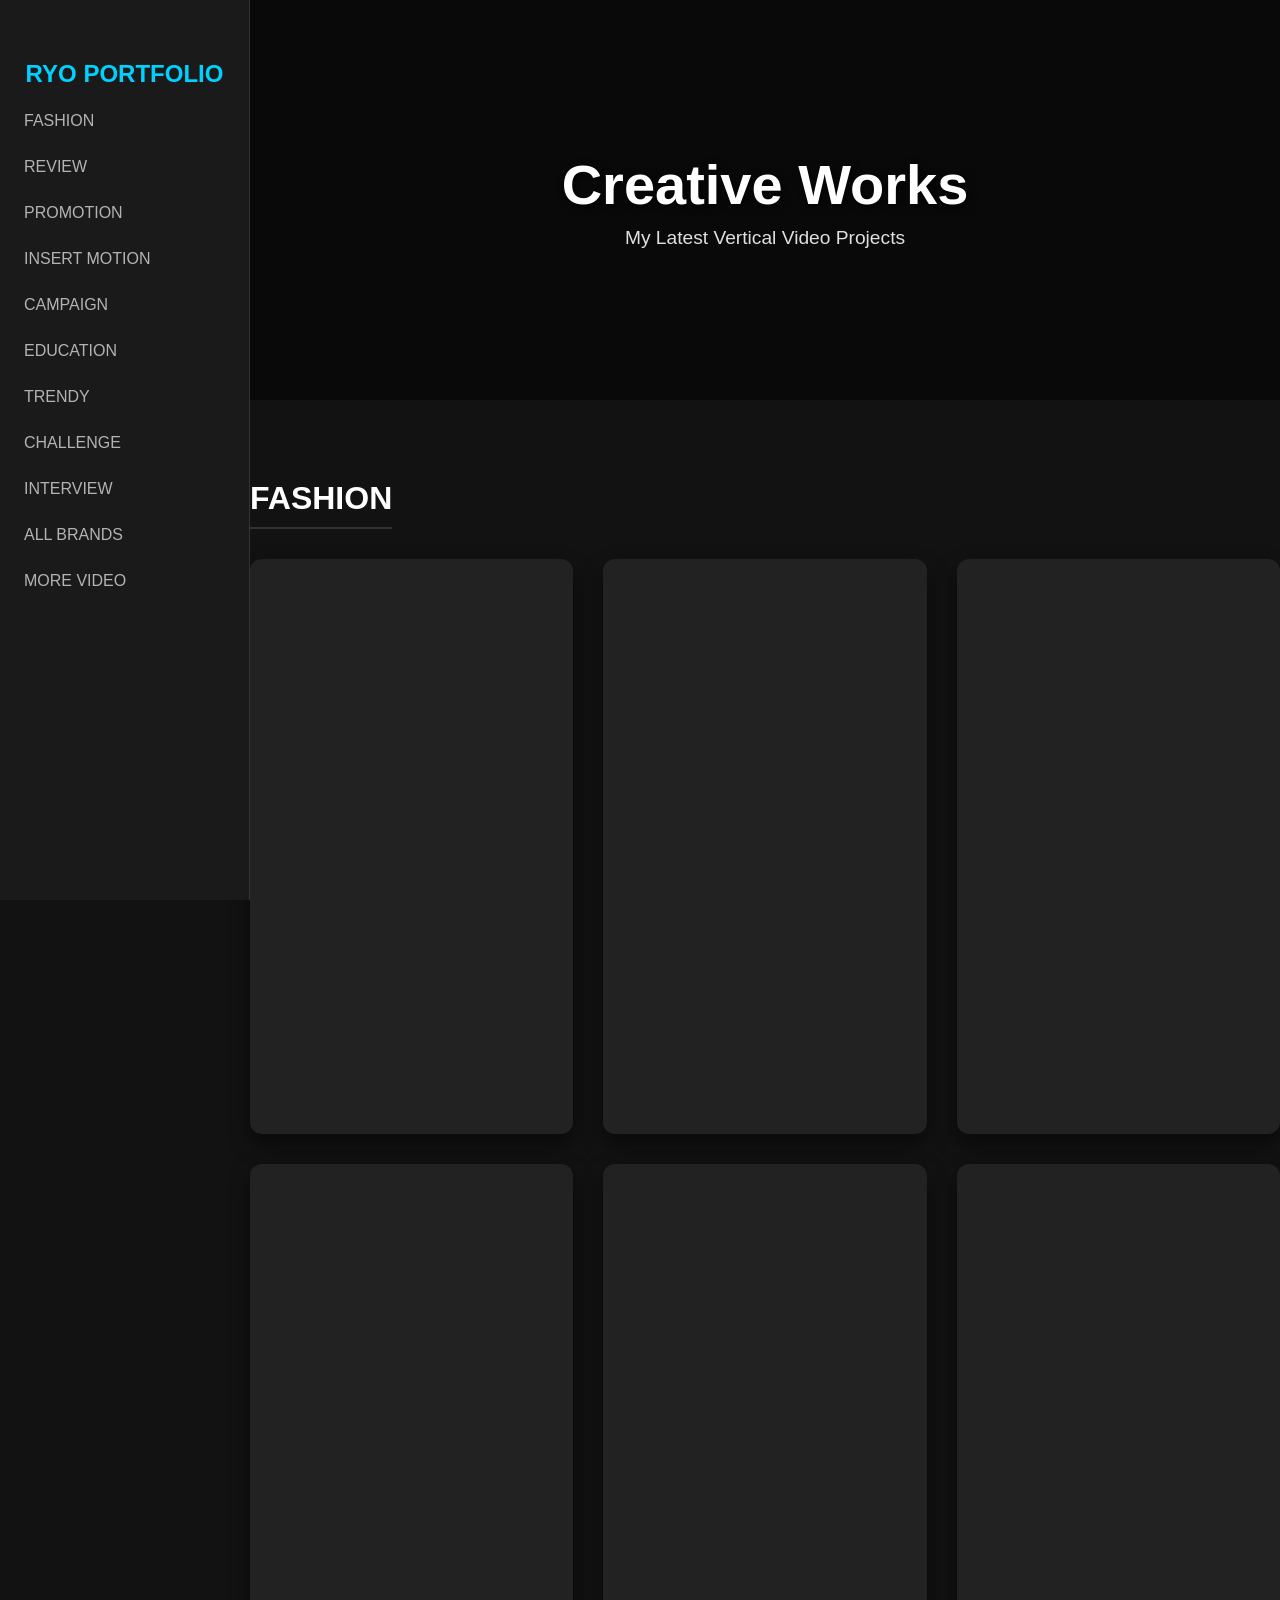
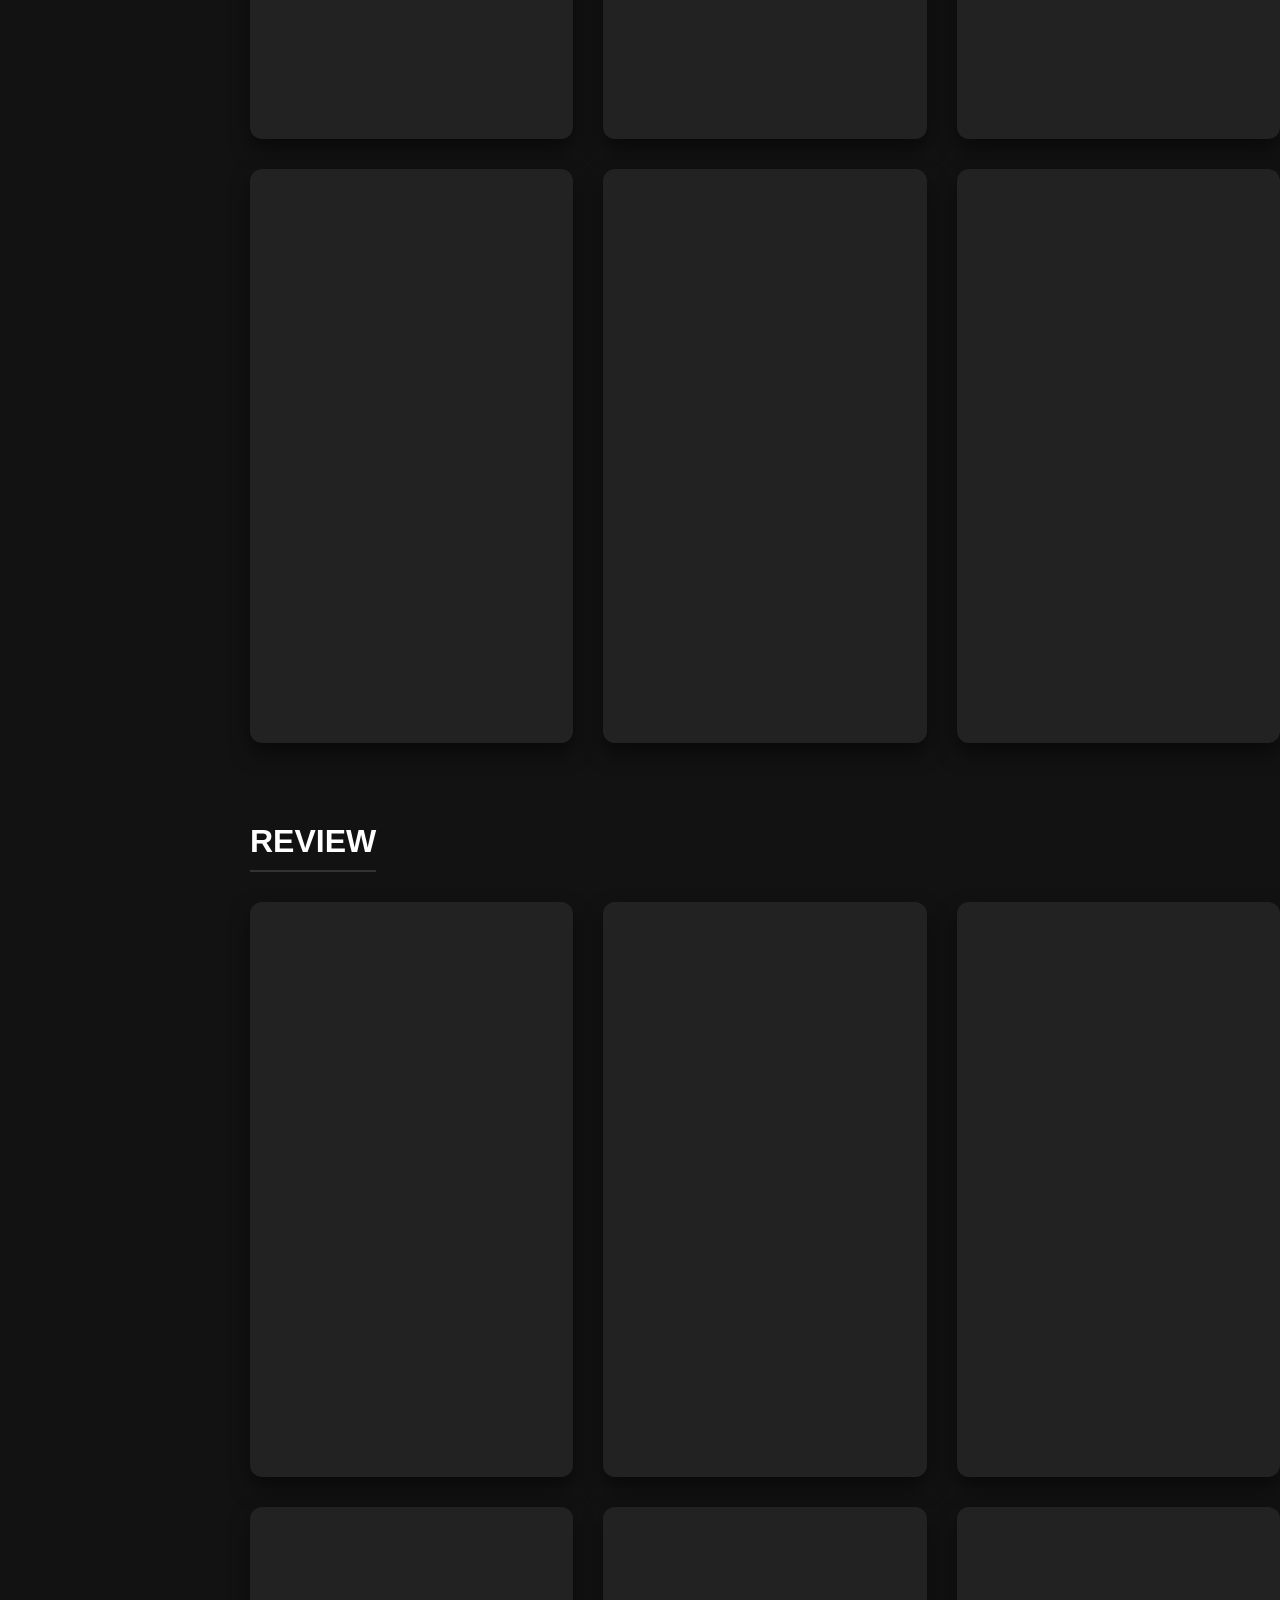
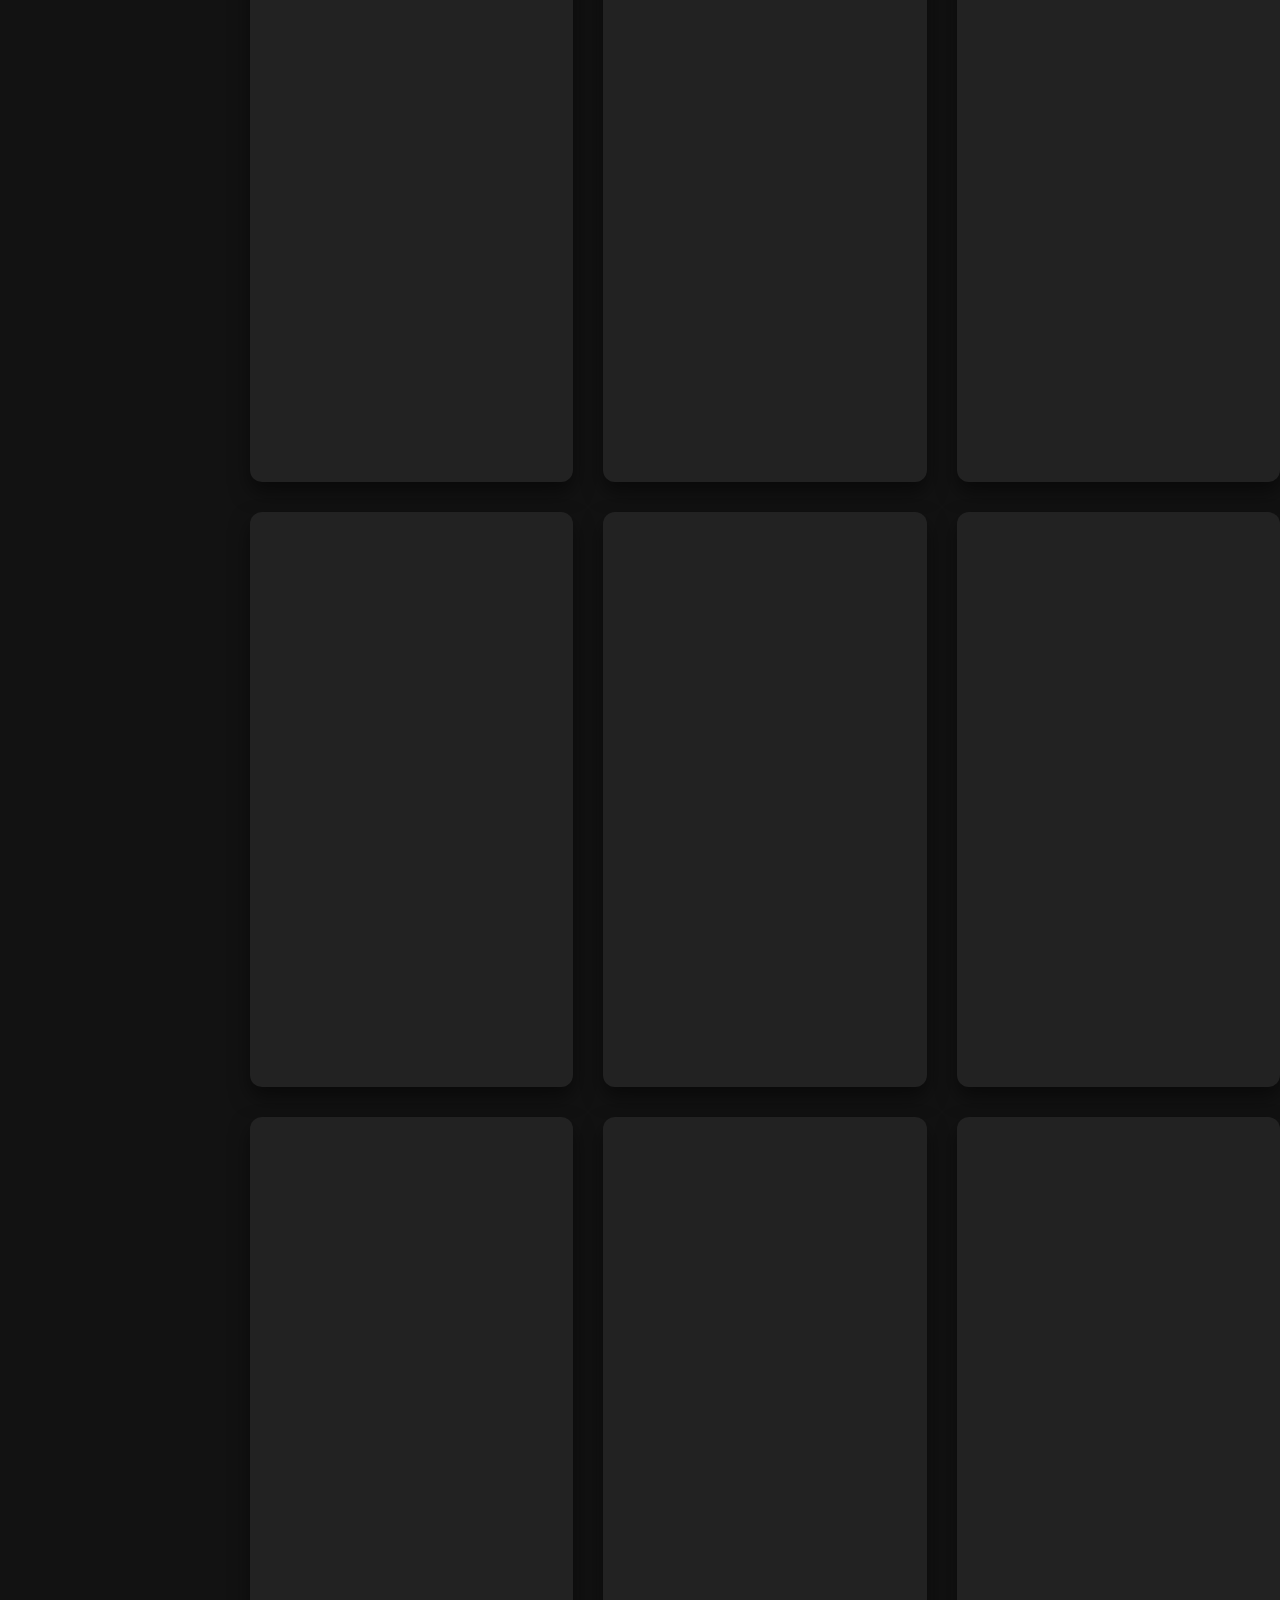
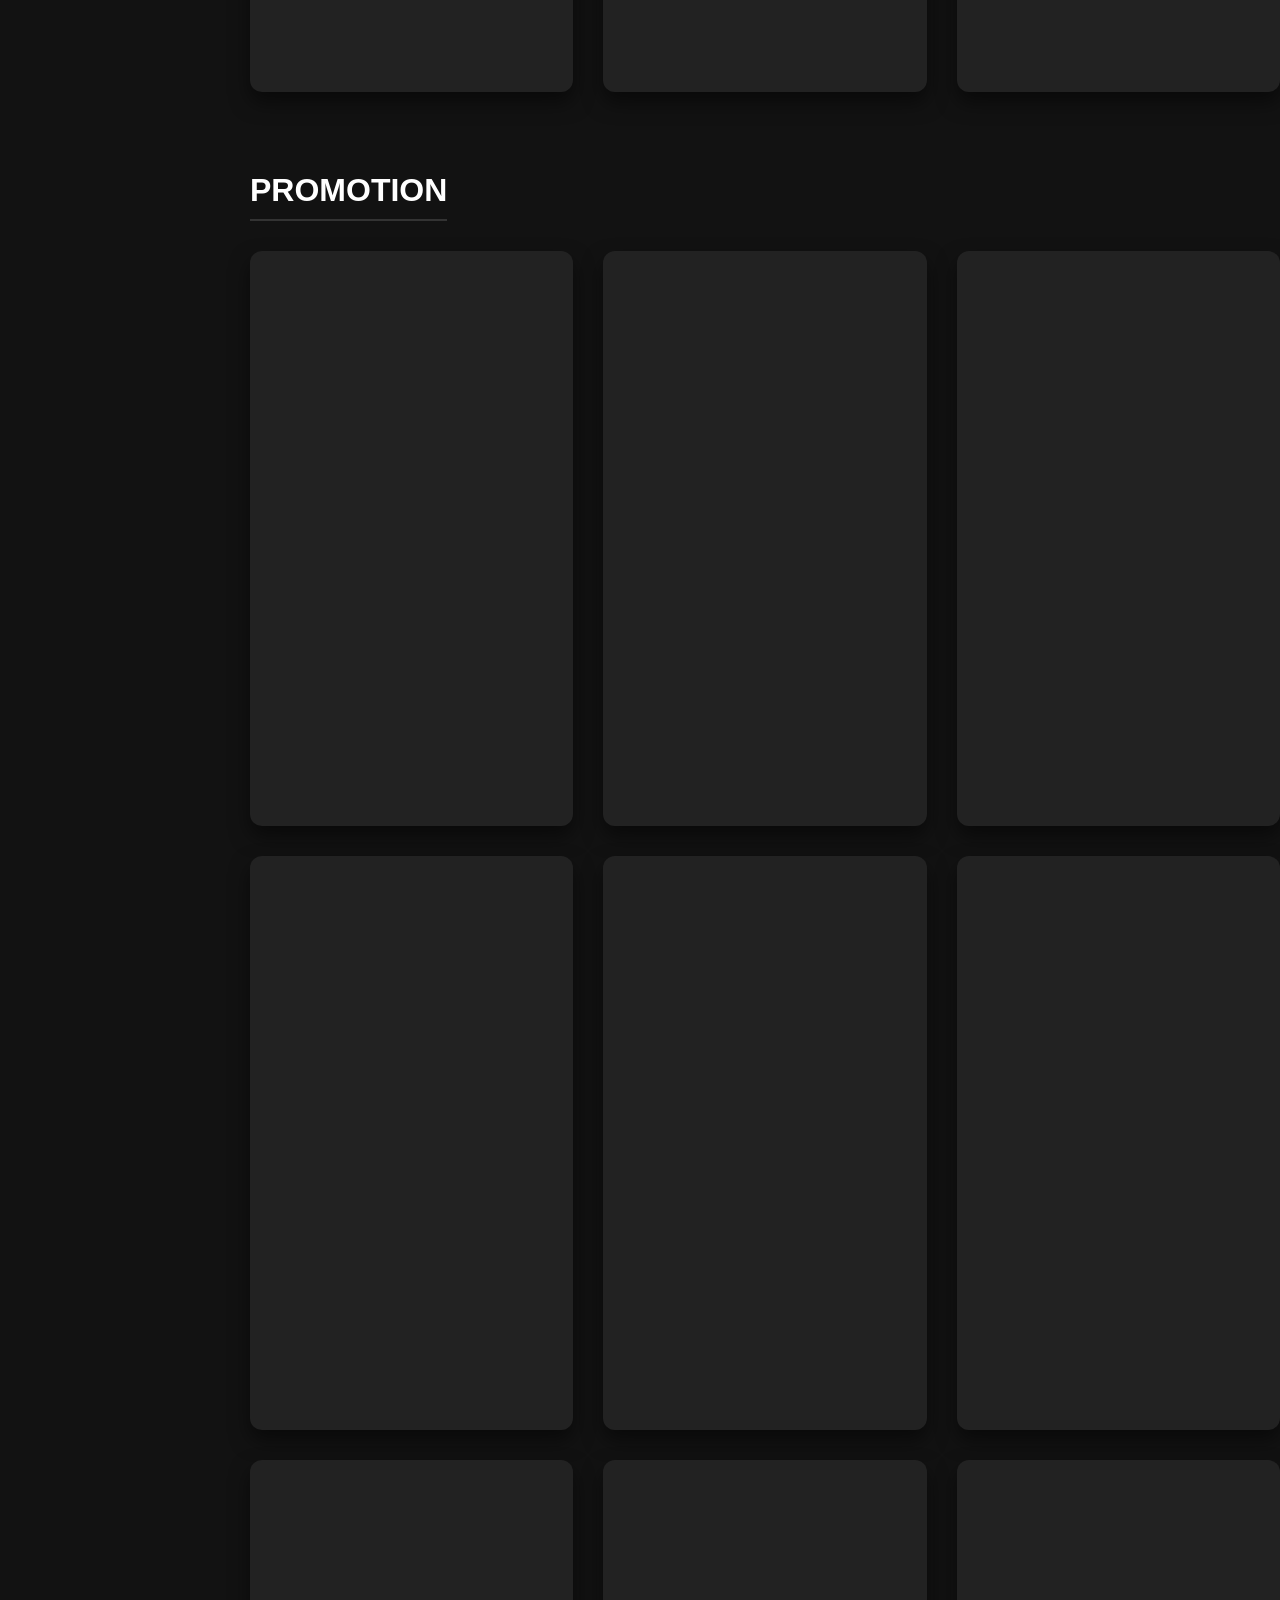
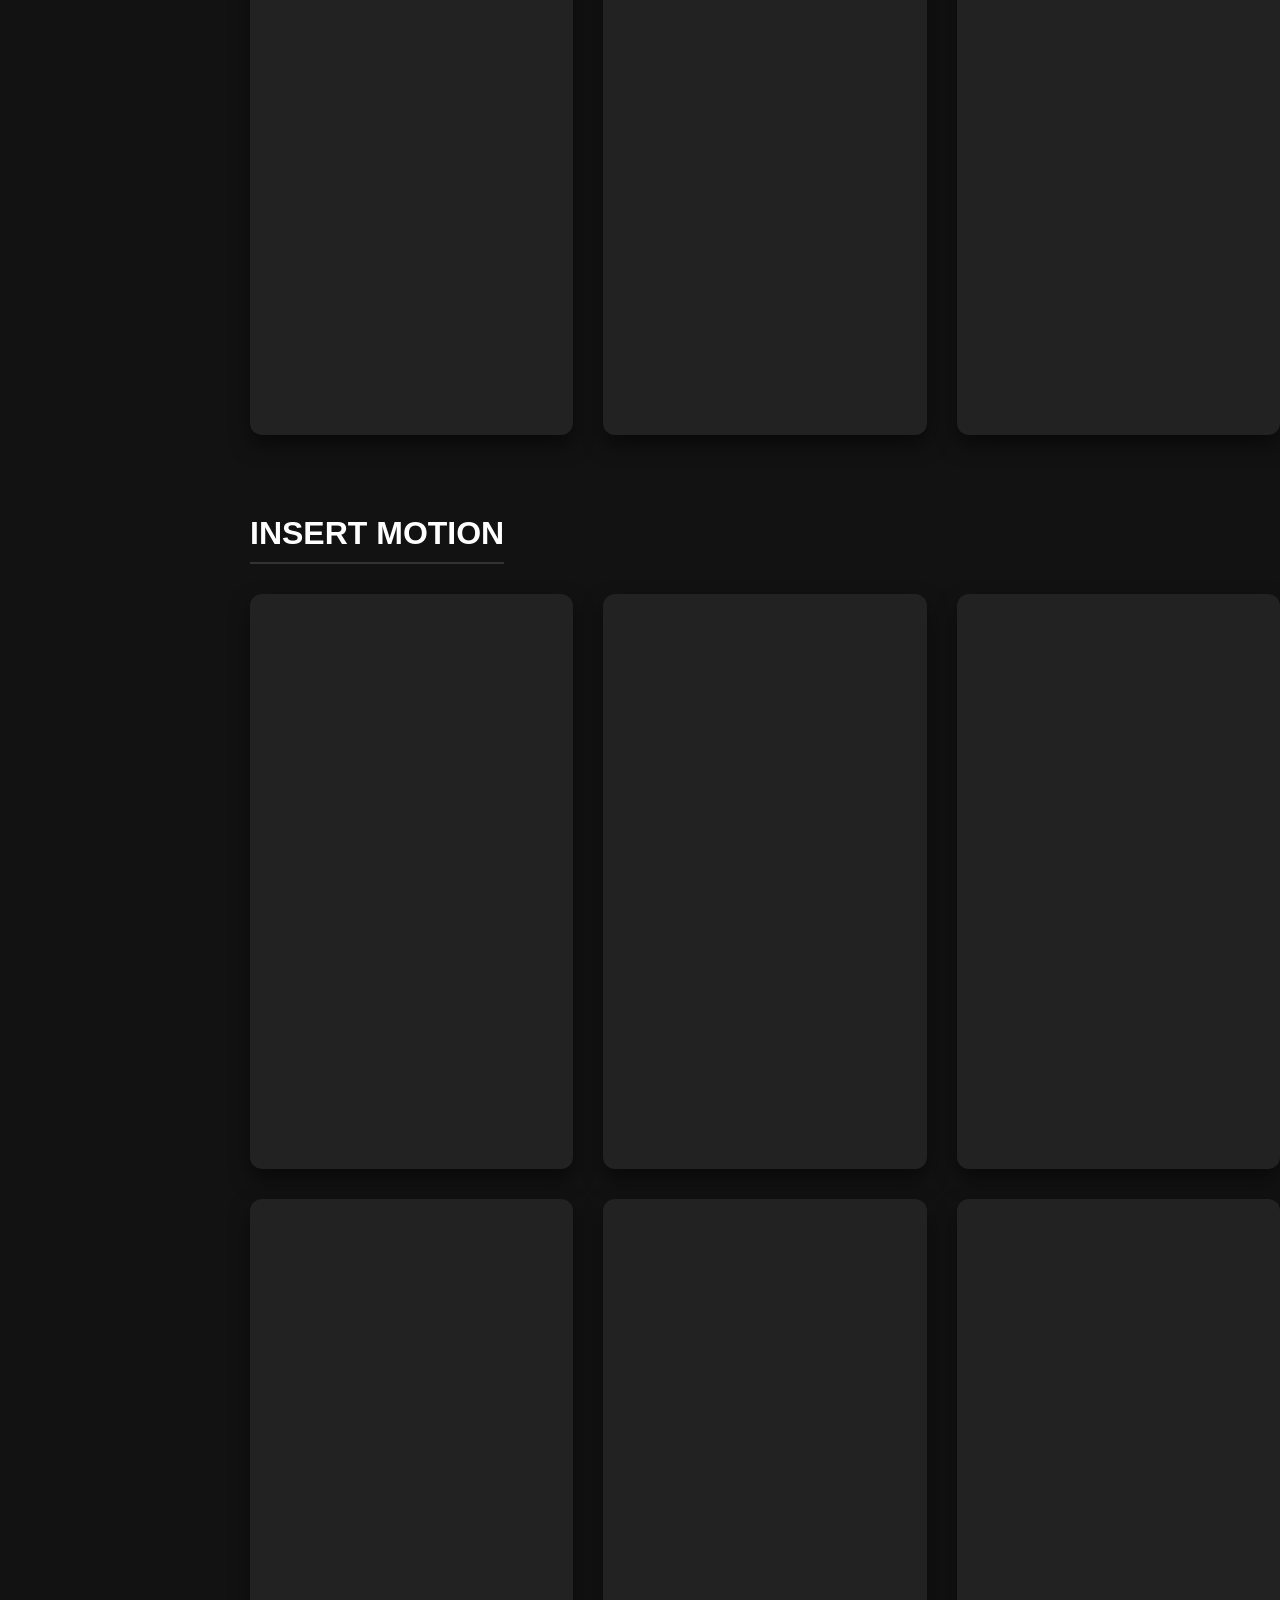
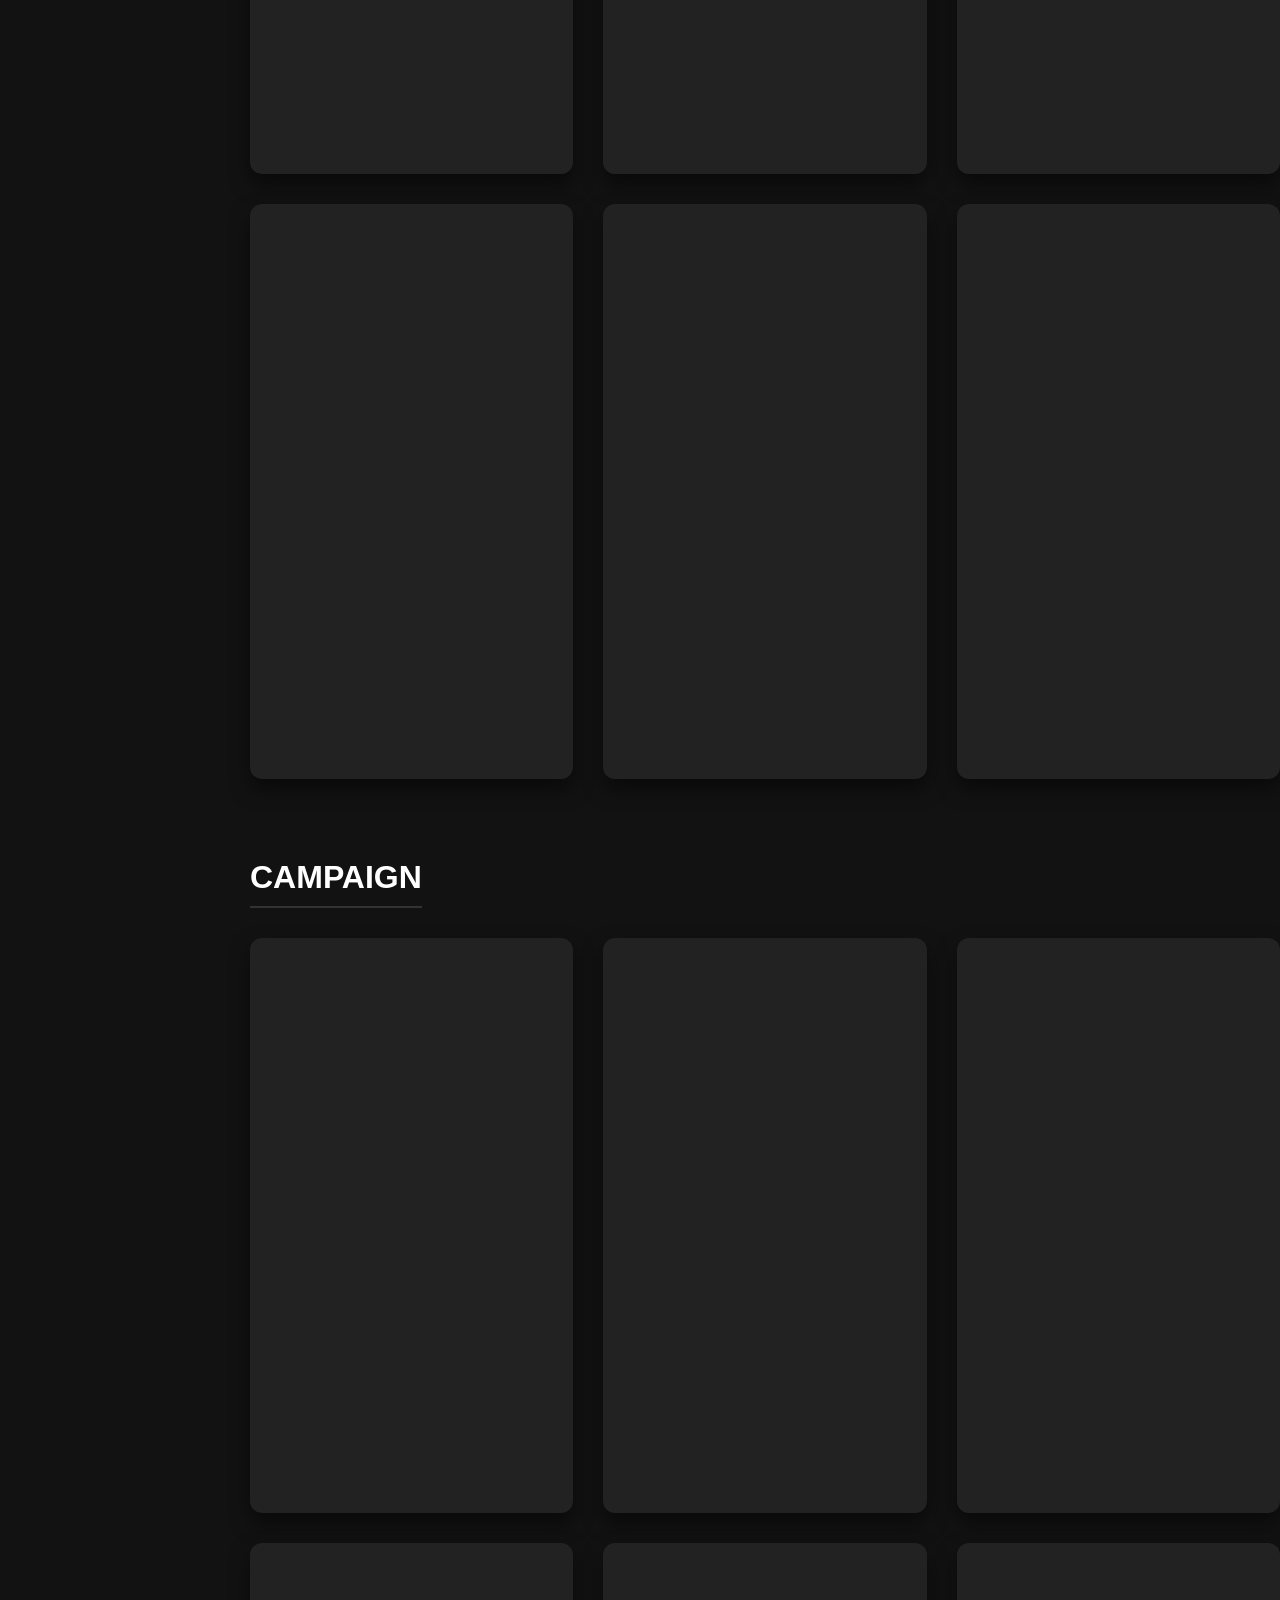
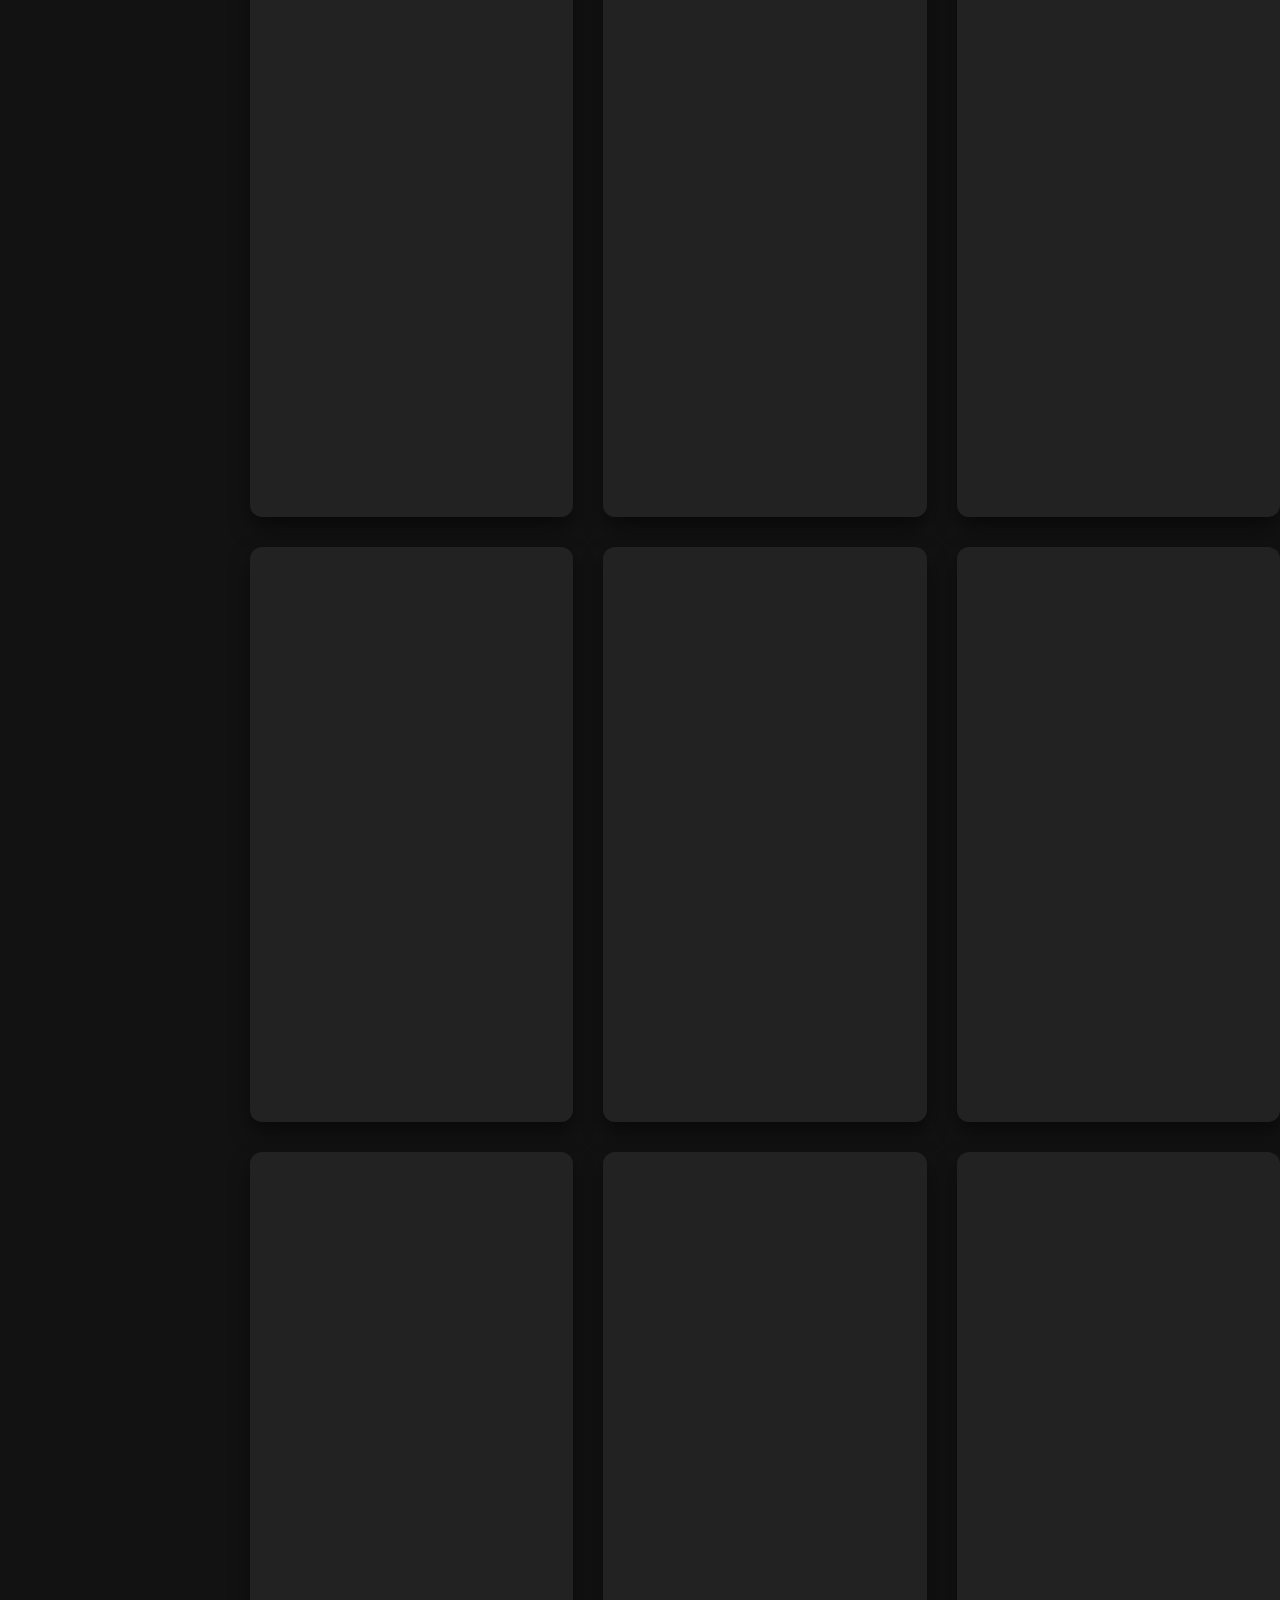
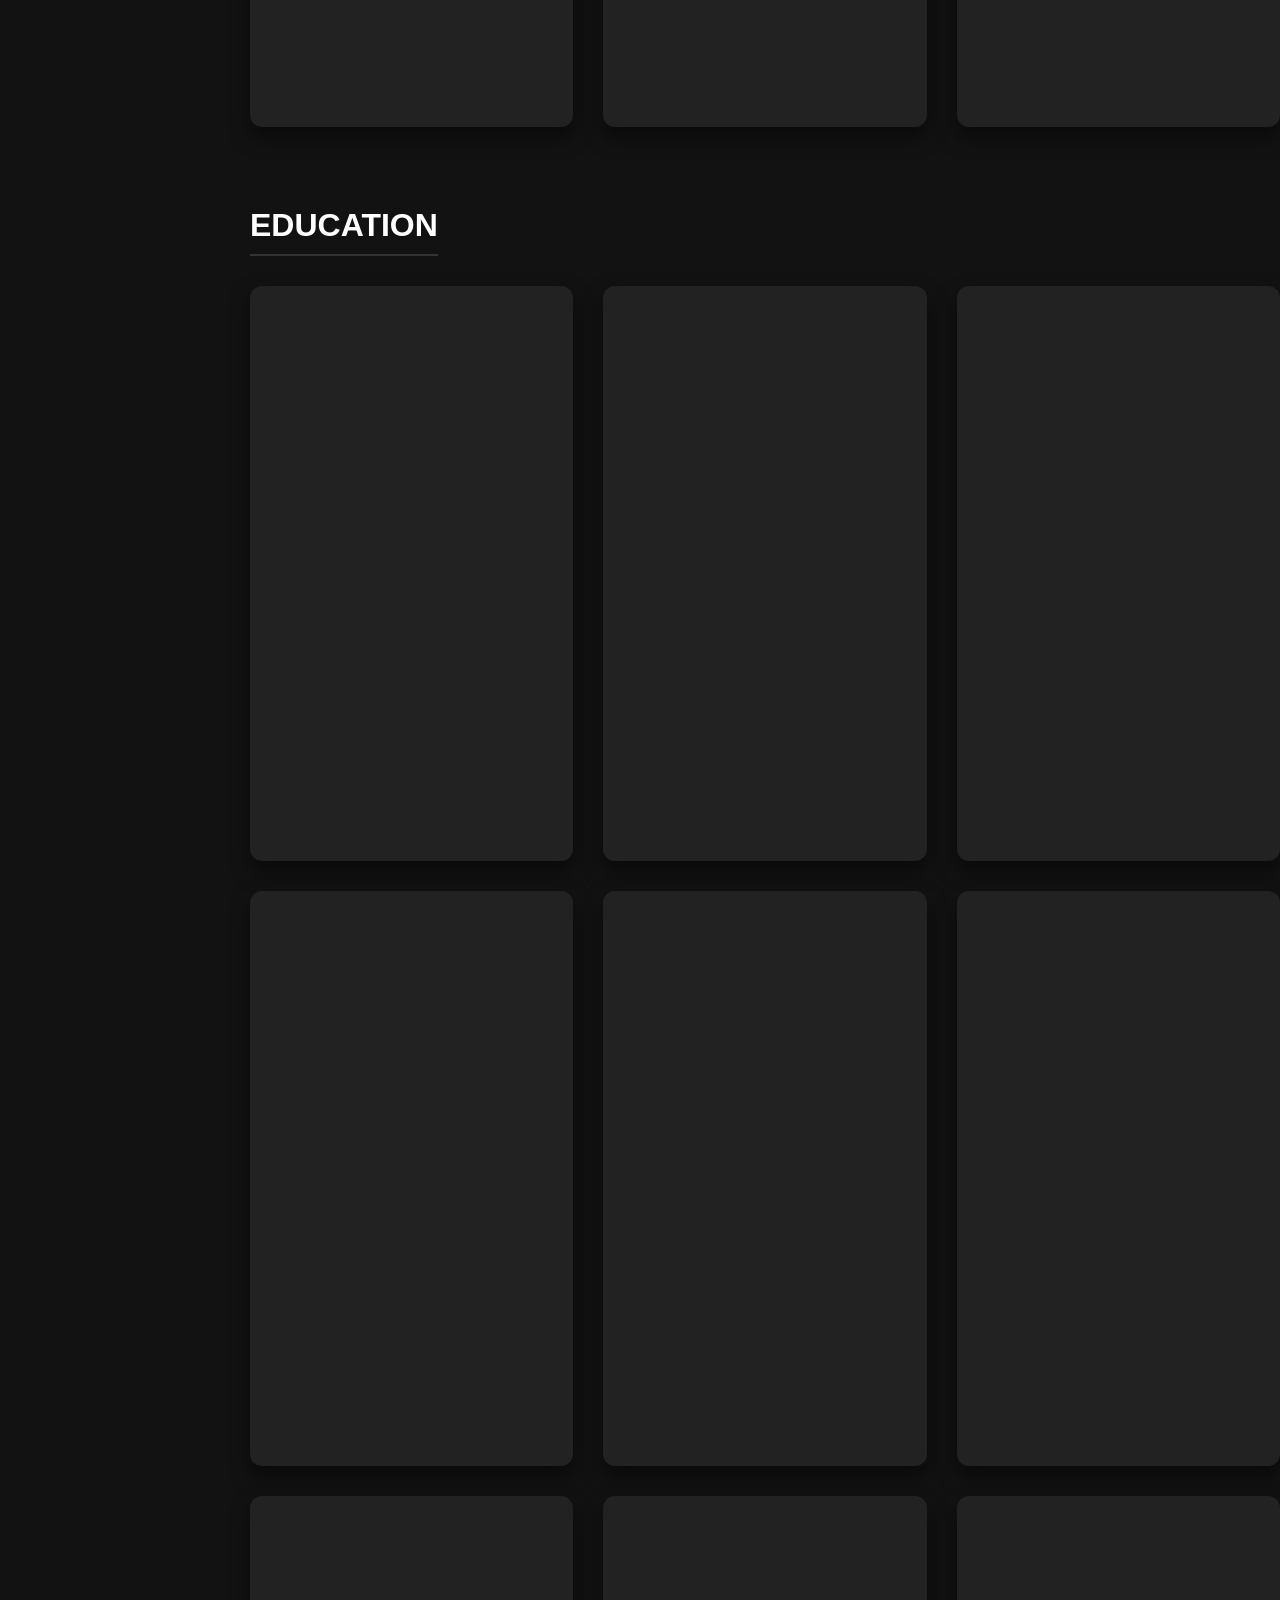
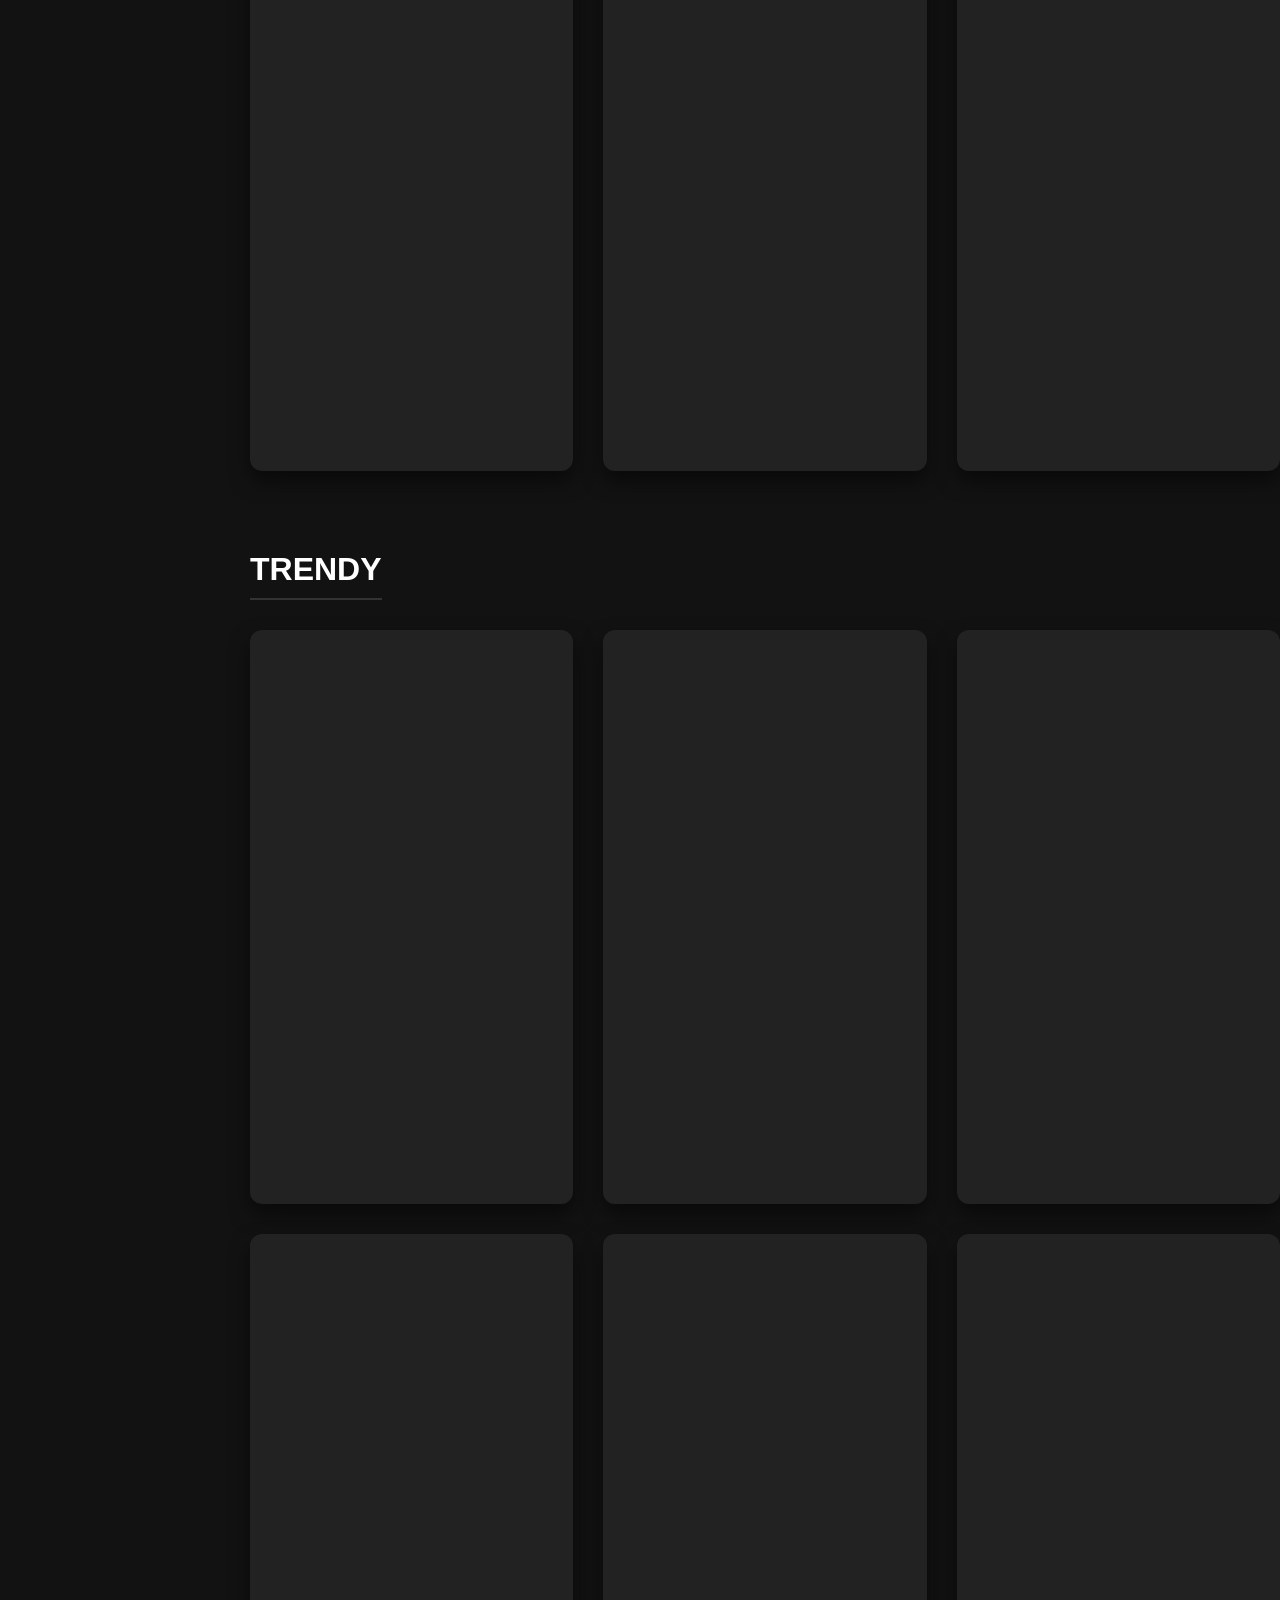
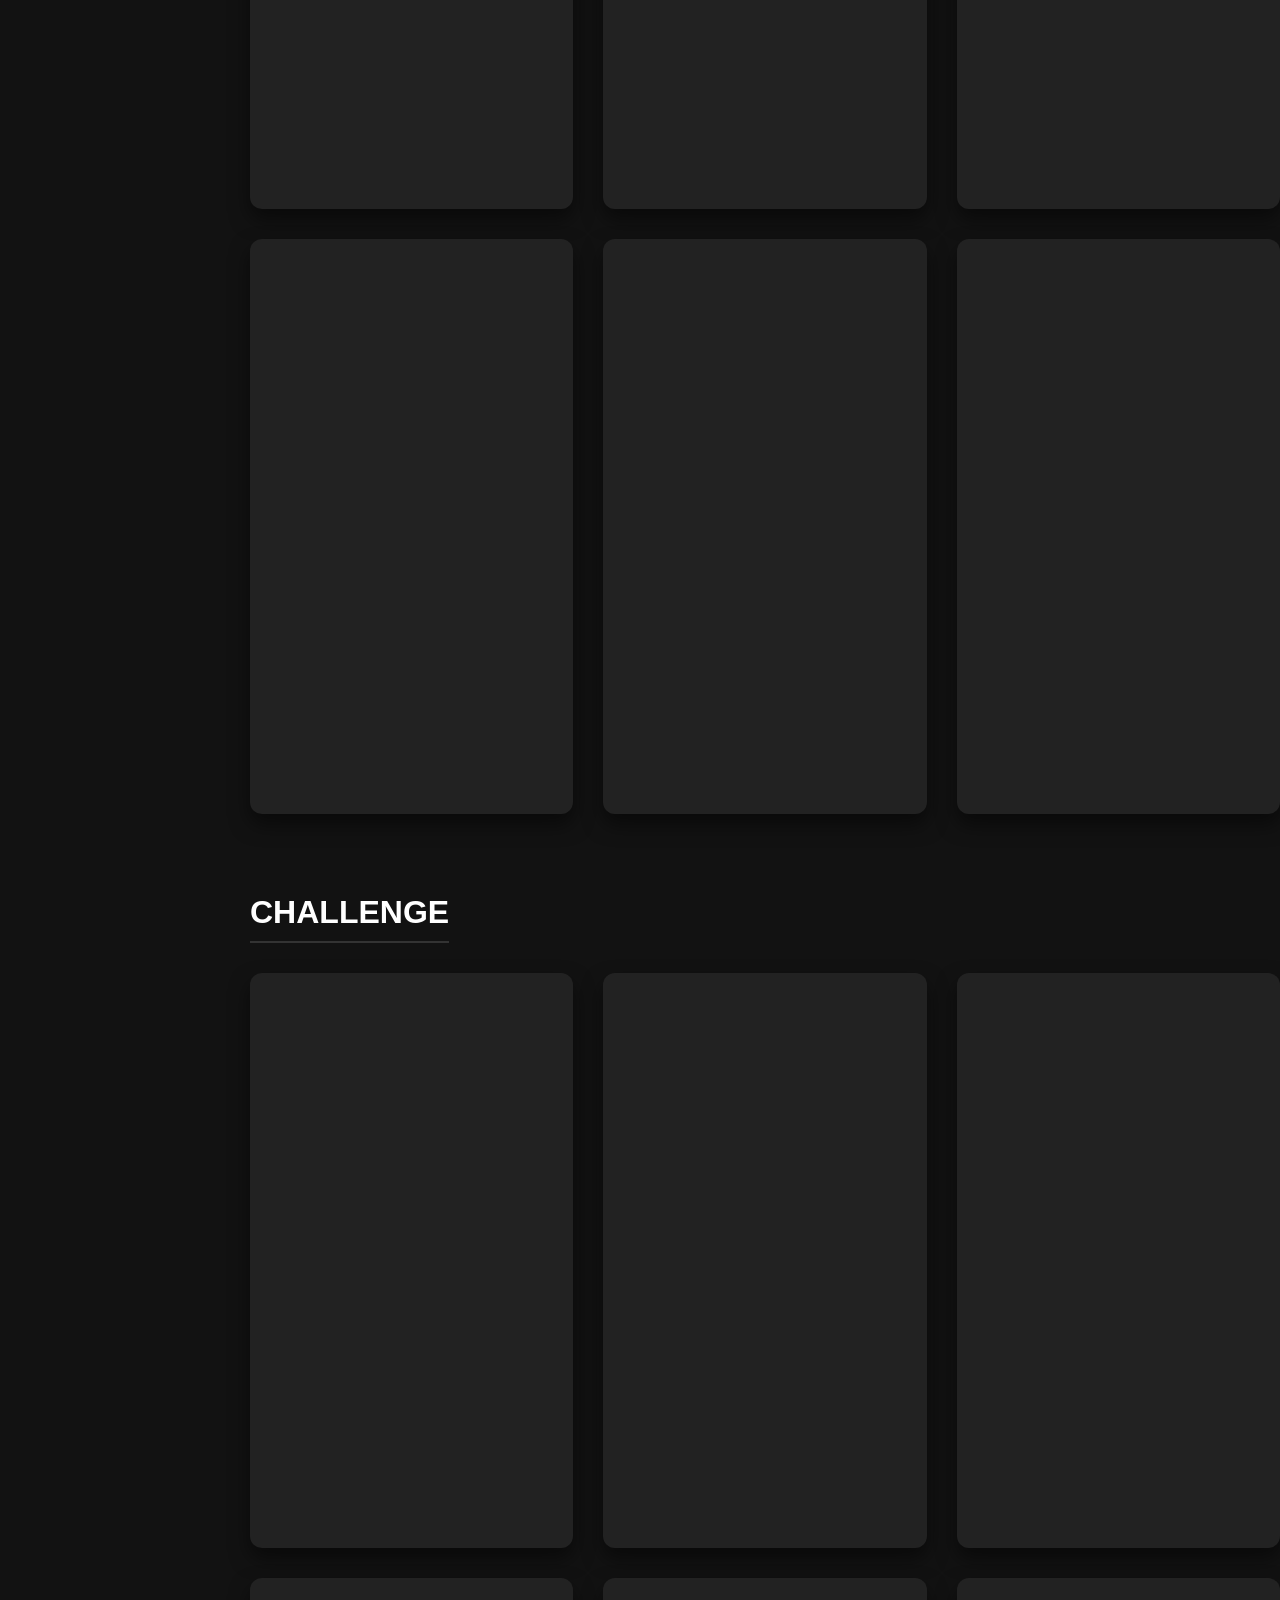
==== commit b343d805: "commit3" ====
--- a/index.html
+++ b/index.html
@@ -21,12 +21,16 @@
     </a>
     <ul class="nav-menu">
                 <li><a href="#FASHION">FASHION</a></li>
+                <li><a href="#REVIEW">REVIEW</a></li>
                 <li><a href="#PROMO">PROMOTION</a></li>
                 <li><a href="#INSERT">INSERT MOTION</a></li>
                 <li><a href="#CAM">CAMPAIGN</a></li>
                 <li><a href="#EDU">EDUCATION</a></li>
                 <li><a href="#TREND">TRENDY</a></li>
+                <li><a href="#CHAL">CHALLENGE</a></li>
+                <li><a href="#INTERVIEW">INTERVIEW</a></li>
                 <li><a href="#BRANDS">ALL BRANDS</a></li>
+                <li><a href="https://drive.google.com/drive/folders/1TC_cCxYEZDKWfzgNHyA3g5mWxDoPNFTr?usp=drive_link">MORE VIDEO</a></li>
             </ul>
         </nav>
 
@@ -48,39 +52,92 @@
                 <div class="video-grid">
                     <!-- วิดีโอ 1 -->
                     <div class="video-card">
-                        <iframe src="https://drive.google.com/file/d/YOUR_VIDEO_ID_1/preview" allow="autoplay; fullscreen"></iframe>
-                    </div>
-                    <!-- วิดีโอ 2 -->
-                    <div class="video-card">
-                        <iframe src="https://drive.google.com/file/d/YOUR_VIDEO_ID_2/preview" allow="autoplay; fullscreen"></iframe>
-                    </div>
-                    <!-- วิดีโอ 3 -->
-                    <div class="video-card">
-                        <iframe src="https://drive.google.com/file/d/YOUR_VIDEO_ID_3/preview" allow="autoplay; fullscreen"></iframe>
-                    </div>
-                    <!-- วิดีโอ 4 -->
-                    <div class="video-card">
-                        <iframe src="https://drive.google.com/file/d/YOUR_VIDEO_ID_4/preview" allow="autoplay; fullscreen"></iframe>
-                    </div>
-                    <!-- วิดีโอ 5 -->
-                    <div class="video-card">
-                        <iframe src="https://drive.google.com/file/d/YOUR_VIDEO_ID_5/preview" allow="autoplay; fullscreen"></iframe>
-                    </div>
-                    <!-- วิดีโอ 6 -->
-                    <div class="video-card">
-                        <iframe src="https://drive.google.com/file/d/YOUR_VIDEO_ID_6/preview" allow="autoplay; fullscreen"></iframe>
-                    </div>
-                    <!-- วิดีโอ 7 -->
-                    <div class="video-card">
-                        <iframe src="https://drive.google.com/file/d/YOUR_VIDEO_ID_7/preview" allow="autoplay; fullscreen"></iframe>
-                    </div>
-                    <!-- วิดีโอ 8 -->
-                    <div class="video-card">
-                        <iframe src="https://drive.google.com/file/d/YOUR_VIDEO_ID_8/preview" allow="autoplay; fullscreen"></iframe>
-                    </div>
-                    <!-- วิดีโอ 9 -->
-                    <div class="video-card">
-                        <iframe src="https://drive.google.com/file/d/YOUR_VIDEO_ID_9/preview" allow="autoplay; fullscreen"></iframe>
+                        <iframe src="https://drive.google.com/file/d/1Ck-sq28rPXNKj92riKtDc3ZbCUb669zo/preview" allow="autoplay; fullscreen"></iframe>
+                    </div>
+                    <!-- วิดีโอ 2 -->
+                    <div class="video-card">
+                        <iframe src="https://drive.google.com/file/d/1Q9KkZ44J2YKFxnQqp_WxedDDld-bZ5SW/preview" allow="autoplay; fullscreen"></iframe>
+                    </div>
+                    <!-- วิดีโอ 3 -->
+                    <div class="video-card">
+                        <iframe src="https://drive.google.com/file/d/1iSeDSOpNIlW2ekbtyv8-_ZUkGggxqDbp/preview" allow="autoplay; fullscreen"></iframe>
+                    </div>
+                    <!-- วิดีโอ 4 -->
+                    <div class="video-card">
+                        <iframe src="https://drive.google.com/file/d/17evcuB9woAuc3j2H8D8Y0bz8ZAJCyoQF/preview" allow="autoplay; fullscreen"></iframe>
+                    </div>
+                    <!-- วิดีโอ 5 -->
+                    <div class="video-card">
+                        <iframe src="https://drive.google.com/file/d/1LukMLv5VD0pR-J99yUgFW8NXsSPCAkEL/preview" allow="autoplay; fullscreen"></iframe>
+                    </div>
+                    <!-- วิดีโอ 6 -->
+                    <div class="video-card">
+                        <iframe src="https://drive.google.com/file/d/1i5pWv8gbS-ztJlDiZ3rzE6LKBtPsuwF8/preview" allow="autoplay; fullscreen"></iframe>
+                    </div>
+                    <!-- วิดีโอ 7 -->
+                    <div class="video-card">
+                        <iframe src="https://drive.google.com/file/d/1URwqZXoK-pD34A0QtsTjcykSxMY88PNI/preview" allow="autoplay; fullscreen"></iframe>
+                    </div>
+                    <!-- วิดีโอ 8 -->
+                    <div class="video-card">
+                        <iframe src="https://drive.google.com/file/d/1zpzm0t038EpO61VAff8DQTlZZLeynKhb/preview" allow="autoplay; fullscreen"></iframe>
+                    </div>
+                    <!-- วิดีโอ 9 -->
+                    <div class="video-card">
+                        <iframe src="https://drive.google.com/file/d/1zRLhzEFGDvsMvl10ky3NwEzpeexNqY-j/preview" allow="autoplay; fullscreen"></iframe>
+                    </div>
+                </div>
+
+                <h2 class="section-title" id="REVIEW">REVIEW</h2>
+
+                <div class="video-grid">
+                    <!-- วิดีโอ 1 -->
+                    <div class="video-card">
+                        <iframe src="https://drive.google.com/file/d/1sX3lRD5vRStcT8eAsfVQbCOyTtG9NctI/preview" allow="autoplay; fullscreen"></iframe>
+                    </div>
+                    <!-- วิดีโอ 2 -->
+                    <div class="video-card">
+                        <iframe src="https://drive.google.com/file/d/1M4ADSvXQgZQr2ayCF9Im2NK6EnBHU-lG/preview" allow="autoplay; fullscreen"></iframe>
+                    </div>
+                    <!-- วิดีโอ 3 -->
+                    <div class="video-card">
+                        <iframe src="https://drive.google.com/file/d/1EY3VZ8cSDPJ8u9eiLhL86kuewNQQsm-4/preview" allow="autoplay; fullscreen"></iframe>
+                    </div>
+                    <!-- วิดีโอ 4 -->
+                    <div class="video-card">
+                        <iframe src="https://drive.google.com/file/d/1yuo57sqIvsWR0Ep8680AXXXWYP-DltCD/preview" allow="autoplay; fullscreen"></iframe>
+                    </div>
+                    <!-- วิดีโอ 5 -->
+                    <div class="video-card">
+                        <iframe src="https://drive.google.com/file/d/1f6W7V81aZizYtC7QVq9r2HDU-pSzDgiZ/preview" allow="autoplay; fullscreen"></iframe>
+                    </div>
+                    <!-- วิดีโอ 6 -->
+                    <div class="video-card">
+                        <iframe src="https://drive.google.com/file/d/1tGcW2knZvfmo9rVMPwtBqmNPPPBG9E_g/preview" allow="autoplay; fullscreen"></iframe>
+                    </div>
+                    <!-- วิดีโอ 7 -->
+                    <div class="video-card">
+                        <iframe src="https://drive.google.com/file/d/1KOSlrdt4R7nhDUsD3jmPx8tiSOUQ6ScF/preview" allow="autoplay; fullscreen"></iframe>
+                    </div>
+                    <!-- วิดีโอ 8 -->
+                    <div class="video-card">
+                        <iframe src="https://drive.google.com/file/d/1w_40aVZc7BxIxqhT0wnqbundTilZv_me/preview" allow="autoplay; fullscreen"></iframe>
+                    </div>
+                    <!-- วิดีโอ 9 -->
+                    <div class="video-card">
+                        <iframe src="https://drive.google.com/file/d/1zQs_t35hpB7rcz5SWGgbW-AQnVY-qsgb/preview" allow="autoplay; fullscreen"></iframe>
+                    </div>
+                      <!-- วิดีโอ 10 -->
+                    <div class="video-card">
+                        <iframe src="https://drive.google.com/file/d/1FKYqGhXPJcZfLWoXPcyHeVV2GE1BU73O/preview" allow="autoplay; fullscreen"></iframe>
+                    </div>
+                      <!-- วิดีโอ 11 -->
+                    <div class="video-card">
+                        <iframe src="https://drive.google.com/file/d/1MJt2rcRAIj5Hq2NxzupzWsASIAFSdw6u/preview" allow="autoplay; fullscreen"></iframe>
+                    </div>
+                      <!-- วิดีโอ 12 -->
+                    <div class="video-card">
+                        <iframe src="https://drive.google.com/file/d/154h5zmAaUr8YkgCr9n-U3P6ggj_Zl5T6/preview" allow="autoplay; fullscreen"></iframe>
                     </div>
                 </div>
 
@@ -89,39 +146,39 @@
                 <div class="video-grid">
                     <!-- วิดีโอ 1 -->
                     <div class="video-card">
-                        <iframe src="https://drive.google.com/file/d/YOUR_VIDEO_ID_1/preview" allow="autoplay; fullscreen"></iframe>
-                    </div>
-                    <!-- วิดีโอ 2 -->
-                    <div class="video-card">
-                        <iframe src="https://drive.google.com/file/d/YOUR_VIDEO_ID_2/preview" allow="autoplay; fullscreen"></iframe>
-                    </div>
-                    <!-- วิดีโอ 3 -->
-                    <div class="video-card">
-                        <iframe src="https://drive.google.com/file/d/YOUR_VIDEO_ID_3/preview" allow="autoplay; fullscreen"></iframe>
-                    </div>
-                    <!-- วิดีโอ 4 -->
-                    <div class="video-card">
-                        <iframe src="https://drive.google.com/file/d/YOUR_VIDEO_ID_4/preview" allow="autoplay; fullscreen"></iframe>
-                    </div>
-                    <!-- วิดีโอ 5 -->
-                    <div class="video-card">
-                        <iframe src="https://drive.google.com/file/d/YOUR_VIDEO_ID_5/preview" allow="autoplay; fullscreen"></iframe>
-                    </div>
-                    <!-- วิดีโอ 6 -->
-                    <div class="video-card">
-                        <iframe src="https://drive.google.com/file/d/YOUR_VIDEO_ID_6/preview" allow="autoplay; fullscreen"></iframe>
-                    </div>
-                    <!-- วิดีโอ 7 -->
-                    <div class="video-card">
-                        <iframe src="https://drive.google.com/file/d/YOUR_VIDEO_ID_7/preview" allow="autoplay; fullscreen"></iframe>
-                    </div>
-                    <!-- วิดีโอ 8 -->
-                    <div class="video-card">
-                        <iframe src="https://drive.google.com/file/d/YOUR_VIDEO_ID_8/preview" allow="autoplay; fullscreen"></iframe>
-                    </div>
-                    <!-- วิดีโอ 9 -->
-                    <div class="video-card">
-                        <iframe src="https://drive.google.com/file/d/YOUR_VIDEO_ID_9/preview" allow="autoplay; fullscreen"></iframe>
+                        <iframe src="https://drive.google.com/file/d/1opqrkxM9VNfgGCArCsV2Ev9eTw1vxm_h/preview" allow="autoplay; fullscreen"></iframe>
+                    </div>
+                    <!-- วิดีโอ 2 -->
+                    <div class="video-card">
+                        <iframe src="https://drive.google.com/file/d/19OoUc3Jzpbsjz214B_BsOox1ZXFWD9BB/preview" allow="autoplay; fullscreen"></iframe>
+                    </div>
+                    <!-- วิดีโอ 3 -->
+                    <div class="video-card">
+                        <iframe src="https://drive.google.com/file/d/1TgwnJtZyd1pMIb0UfmIIIU-cGMqFADm7/preview" allow="autoplay; fullscreen"></iframe>
+                    </div>
+                    <!-- วิดีโอ 4 -->
+                    <div class="video-card">
+                        <iframe src="https://drive.google.com/file/d/1Sm1vsVeXCbVQkojlCUFmf7nk-1OsKxWd/preview" allow="autoplay; fullscreen"></iframe>
+                    </div>
+                    <!-- วิดีโอ 5 -->
+                    <div class="video-card">
+                        <iframe src="https://drive.google.com/file/d/1OQ-JtclKvVMfNgxtG_gR2HgDV2xnXdzj/preview" allow="autoplay; fullscreen"></iframe>
+                    </div>
+                    <!-- วิดีโอ 6 -->
+                    <div class="video-card">
+                        <iframe src="https://drive.google.com/file/d/1giEhpJn-Ccflv3ziPFflW28lL9yJ3bmK/preview" allow="autoplay; fullscreen"></iframe>
+                    </div>
+                    <!-- วิดีโอ 7 -->
+                    <div class="video-card">
+                        <iframe src="https://drive.google.com/file/d/1l-xPiqsvZA4n19ib4P7nfL50ZmU5TsAl/preview" allow="autoplay; fullscreen"></iframe>
+                    </div>
+                    <!-- วิดีโอ 8 -->
+                    <div class="video-card">
+                        <iframe src="https://drive.google.com/file/d/1eACvT_3-wFPasNY78kM5AMTAuwaWtr66/preview" allow="autoplay; fullscreen"></iframe>
+                    </div>
+                    <!-- วิดีโอ 9 -->
+                    <div class="video-card">
+                        <iframe src="https://drive.google.com/file/d/1B-gCNf63WInjgLQhSY3YT4iu2VGy1Qyx/preview" allow="autoplay; fullscreen"></iframe>
                     </div>
                 </div>
 
@@ -130,39 +187,39 @@
                 <div class="video-grid">
                     <!-- วิดีโอ 1 -->
                     <div class="video-card">
-                        <iframe src="https://drive.google.com/file/d/YOUR_VIDEO_ID_1/preview" allow="autoplay; fullscreen"></iframe>
-                    </div>
-                    <!-- วิดีโอ 2 -->
-                    <div class="video-card">
-                        <iframe src="https://drive.google.com/file/d/YOUR_VIDEO_ID_2/preview" allow="autoplay; fullscreen"></iframe>
-                    </div>
-                    <!-- วิดีโอ 3 -->
-                    <div class="video-card">
-                        <iframe src="https://drive.google.com/file/d/YOUR_VIDEO_ID_3/preview" allow="autoplay; fullscreen"></iframe>
-                    </div>
-                    <!-- วิดีโอ 4 -->
-                    <div class="video-card">
-                        <iframe src="https://drive.google.com/file/d/YOUR_VIDEO_ID_4/preview" allow="autoplay; fullscreen"></iframe>
-                    </div>
-                    <!-- วิดีโอ 5 -->
-                    <div class="video-card">
-                        <iframe src="https://drive.google.com/file/d/YOUR_VIDEO_ID_5/preview" allow="autoplay; fullscreen"></iframe>
-                    </div>
-                    <!-- วิดีโอ 6 -->
-                    <div class="video-card">
-                        <iframe src="https://drive.google.com/file/d/YOUR_VIDEO_ID_6/preview" allow="autoplay; fullscreen"></iframe>
-                    </div>
-                    <!-- วิดีโอ 7 -->
-                    <div class="video-card">
-                        <iframe src="https://drive.google.com/file/d/YOUR_VIDEO_ID_7/preview" allow="autoplay; fullscreen"></iframe>
-                    </div>
-                    <!-- วิดีโอ 8 -->
-                    <div class="video-card">
-                        <iframe src="https://drive.google.com/file/d/YOUR_VIDEO_ID_8/preview" allow="autoplay; fullscreen"></iframe>
-                    </div>
-                    <!-- วิดีโอ 9 -->
-                    <div class="video-card">
-                        <iframe src="https://drive.google.com/file/d/YOUR_VIDEO_ID_9/preview" allow="autoplay; fullscreen"></iframe>
+                        <iframe src="https://drive.google.com/file/d/190JXODcZ5OKph9L7WAzgVvxfhp0P3Z8_/preview" allow="autoplay; fullscreen"></iframe>
+                    </div>
+                    <!-- วิดีโอ 2 -->
+                    <div class="video-card">
+                        <iframe src="https://drive.google.com/file/d/1Wiwhcu1zVJECv4feQkN-g_1q-NUW6iax/preview" allow="autoplay; fullscreen"></iframe>
+                    </div>
+                    <!-- วิดีโอ 3 -->
+                    <div class="video-card">
+                        <iframe src="https://drive.google.com/file/d/1tQtMxGTwGgeAlX2RD6qYdNk2Ro5HXKZM/preview" allow="autoplay; fullscreen"></iframe>
+                    </div>
+                    <!-- วิดีโอ 4 -->
+                    <div class="video-card">
+                        <iframe src="https://drive.google.com/file/d/1mxBWU0aP480wvxE3foRjCrjd4Tc4roCu/preview" allow="autoplay; fullscreen"></iframe>
+                    </div>
+                    <!-- วิดีโอ 5 -->
+                    <div class="video-card">
+                        <iframe src="https://drive.google.com/file/d/1IWN3ng-Lm6oGLbvz5jnuEBZuTFsDMkHe/preview" allow="autoplay; fullscreen"></iframe>
+                    </div>
+                    <!-- วิดีโอ 6 -->
+                    <div class="video-card">
+                        <iframe src="https://drive.google.com/file/d/1dFZf8TzC7RjcFH7YRr_cm-SODEztnvOR/preview" allow="autoplay; fullscreen"></iframe>
+                    </div>
+                    <!-- วิดีโอ 7 -->
+                    <div class="video-card">
+                        <iframe src="https://drive.google.com/file/d/1gdDWN670zh0yHMq_43LTKNLaxnKwpfbk/preview" allow="autoplay; fullscreen"></iframe>
+                    </div>
+                    <!-- วิดีโอ 8 -->
+                    <div class="video-card">
+                        <iframe src="https://drive.google.com/file/d/1aPEDu0wVkAEbMN1MhLqmm3cCqS4r5lPt/preview" allow="autoplay; fullscreen"></iframe>
+                    </div>
+                    <!-- วิดีโอ 9 -->
+                    <div class="video-card">
+                        <iframe src="https://drive.google.com/file/d/1hIaCGMsPiBFyzWRCjAltW_3FafHqwrIO/preview" allow="autoplay; fullscreen"></iframe>
                     </div>
                 </div>
 
@@ -171,39 +228,51 @@
                 <div class="video-grid">
                     <!-- วิดีโอ 1 -->
                     <div class="video-card">
-                        <iframe src="https://drive.google.com/file/d/YOUR_VIDEO_ID_1/preview" allow="autoplay; fullscreen"></iframe>
-                    </div>
-                    <!-- วิดีโอ 2 -->
-                    <div class="video-card">
-                        <iframe src="https://drive.google.com/file/d/YOUR_VIDEO_ID_2/preview" allow="autoplay; fullscreen"></iframe>
-                    </div>
-                    <!-- วิดีโอ 3 -->
-                    <div class="video-card">
-                        <iframe src="https://drive.google.com/file/d/YOUR_VIDEO_ID_3/preview" allow="autoplay; fullscreen"></iframe>
-                    </div>
-                    <!-- วิดีโอ 4 -->
-                    <div class="video-card">
-                        <iframe src="https://drive.google.com/file/d/YOUR_VIDEO_ID_4/preview" allow="autoplay; fullscreen"></iframe>
-                    </div>
-                    <!-- วิดีโอ 5 -->
-                    <div class="video-card">
-                        <iframe src="https://drive.google.com/file/d/YOUR_VIDEO_ID_5/preview" allow="autoplay; fullscreen"></iframe>
-                    </div>
-                    <!-- วิดีโอ 6 -->
-                    <div class="video-card">
-                        <iframe src="https://drive.google.com/file/d/YOUR_VIDEO_ID_6/preview" allow="autoplay; fullscreen"></iframe>
-                    </div>
-                    <!-- วิดีโอ 7 -->
-                    <div class="video-card">
-                        <iframe src="https://drive.google.com/file/d/YOUR_VIDEO_ID_7/preview" allow="autoplay; fullscreen"></iframe>
-                    </div>
-                    <!-- วิดีโอ 8 -->
-                    <div class="video-card">
-                        <iframe src="https://drive.google.com/file/d/YOUR_VIDEO_ID_8/preview" allow="autoplay; fullscreen"></iframe>
-                    </div>
-                    <!-- วิดีโอ 9 -->
-                    <div class="video-card">
-                        <iframe src="https://drive.google.com/file/d/YOUR_VIDEO_ID_9/preview" allow="autoplay; fullscreen"></iframe>
+                        <iframe src="https://drive.google.com/file/d/169n9xKWXcV1c7ZXfSDSGHoq-GKFRLE9P/preview" allow="autoplay; fullscreen"></iframe>
+                    </div>
+                    <!-- วิดีโอ 2 -->
+                    <div class="video-card">
+                        <iframe src="https://drive.google.com/file/d/1OlfjKH7j-IQ5F6behMxAdzjVHjXIeALl/preview" allow="autoplay; fullscreen"></iframe>
+                    </div>
+                    <!-- วิดีโอ 3 -->
+                    <div class="video-card">
+                        <iframe src="https://drive.google.com/file/d/14bux0A_su9U2NvH40lZIAHJYwDrSL19F/preview" allow="autoplay; fullscreen"></iframe>
+                    </div>
+                    <!-- วิดีโอ 4 -->
+                    <div class="video-card">
+                        <iframe src="https://drive.google.com/file/d/1xb3nE1p269qoomKTSWVeDPu7RzGAZNat/preview" allow="autoplay; fullscreen"></iframe>
+                    </div>
+                    <!-- วิดีโอ 5 -->
+                    <div class="video-card">
+                        <iframe src="https://drive.google.com/file/d/1PXDPSL6Gha30xLLpOwfOG7ncN34otLeg/preview" allow="autoplay; fullscreen"></iframe>
+                    </div>
+                    <!-- วิดีโอ 6 -->
+                    <div class="video-card">
+                        <iframe src="https://drive.google.com/file/d/1e2Uve3nhrwKKBWZmou4Ew7789wKoxlHp/preview" allow="autoplay; fullscreen"></iframe>
+                    </div>
+                    <!-- วิดีโอ 7 -->
+                    <div class="video-card">
+                        <iframe src="https://drive.google.com/file/d/193NYrMo_P4ALvIMW3u13tbRnqq58lT3b/preview" allow="autoplay; fullscreen"></iframe>
+                    </div>
+                    <!-- วิดีโอ 8 -->
+                    <div class="video-card">
+                        <iframe src="https://drive.google.com/file/d/1SLOXgloCI80uEiW77lWVXqAILcd__nsk/preview" allow="autoplay; fullscreen"></iframe>
+                    </div>
+                    <!-- วิดีโอ 9 -->
+                    <div class="video-card">
+                        <iframe src="https://drive.google.com/file/d/1hIeE5ex5BxwlVz4v9juw5RxQAjq5O5LX/preview" allow="autoplay; fullscreen"></iframe>
+                    </div>
+                    <!-- วิดีโอ 10 -->
+                    <div class="video-card">
+                        <iframe src="https://drive.google.com/file/d/1X9ngXD1vZ_TFSO3t6_DPUSpI7BuhV7nJ/preview" allow="autoplay; fullscreen"></iframe>
+                    </div>
+                    <!-- วิดีโอ 11 -->
+                    <div class="video-card">
+                        <iframe src="https://drive.google.com/file/d/14RYbJUH0O2K3ZX-NVgLr7t3HFjlscj6p/preview" allow="autoplay; fullscreen"></iframe>
+                    </div>
+                    <!-- วิดีโอ 12 -->
+                    <div class="video-card">
+                        <iframe src="https://drive.google.com/file/d/1ZlBF44Jbo_vTPHYvfdovF58AzmhRMek6/preview" allow="autoplay; fullscreen"></iframe>
                     </div>
                 </div>
 
@@ -212,39 +281,39 @@
                 <div class="video-grid">
                     <!-- วิดีโอ 1 -->
                     <div class="video-card">
-                        <iframe src="https://drive.google.com/file/d/YOUR_VIDEO_ID_1/preview" allow="autoplay; fullscreen"></iframe>
-                    </div>
-                    <!-- วิดีโอ 2 -->
-                    <div class="video-card">
-                        <iframe src="https://drive.google.com/file/d/YOUR_VIDEO_ID_2/preview" allow="autoplay; fullscreen"></iframe>
-                    </div>
-                    <!-- วิดีโอ 3 -->
-                    <div class="video-card">
-                        <iframe src="https://drive.google.com/file/d/YOUR_VIDEO_ID_3/preview" allow="autoplay; fullscreen"></iframe>
-                    </div>
-                    <!-- วิดีโอ 4 -->
-                    <div class="video-card">
-                        <iframe src="https://drive.google.com/file/d/YOUR_VIDEO_ID_4/preview" allow="autoplay; fullscreen"></iframe>
-                    </div>
-                    <!-- วิดีโอ 5 -->
-                    <div class="video-card">
-                        <iframe src="https://drive.google.com/file/d/YOUR_VIDEO_ID_5/preview" allow="autoplay; fullscreen"></iframe>
-                    </div>
-                    <!-- วิดีโอ 6 -->
-                    <div class="video-card">
-                        <iframe src="https://drive.google.com/file/d/YOUR_VIDEO_ID_6/preview" allow="autoplay; fullscreen"></iframe>
-                    </div>
-                    <!-- วิดีโอ 7 -->
-                    <div class="video-card">
-                        <iframe src="https://drive.google.com/file/d/YOUR_VIDEO_ID_7/preview" allow="autoplay; fullscreen"></iframe>
-                    </div>
-                    <!-- วิดีโอ 8 -->
-                    <div class="video-card">
-                        <iframe src="https://drive.google.com/file/d/YOUR_VIDEO_ID_8/preview" allow="autoplay; fullscreen"></iframe>
-                    </div>
-                    <!-- วิดีโอ 9 -->
-                    <div class="video-card">
-                        <iframe src="https://drive.google.com/file/d/YOUR_VIDEO_ID_9/preview" allow="autoplay; fullscreen"></iframe>
+                        <iframe src="https://drive.google.com/file/d/1w4fjfisyT8sD-SX6oA7zX39sAzt1neqo/preview" allow="autoplay; fullscreen"></iframe>
+                    </div>
+                    <!-- วิดีโอ 2 -->
+                    <div class="video-card">
+                        <iframe src="https://drive.google.com/file/d/1jQGQJxs2N61BBKbzayUHrRhECKoejQzZ/preview" allow="autoplay; fullscreen"></iframe>
+                    </div>
+                    <!-- วิดีโอ 3 -->
+                    <div class="video-card">
+                        <iframe src="https://drive.google.com/file/d/1QkeKWPVR5xdcvOBgghrM40NkfUtmkOqj/preview" allow="autoplay; fullscreen"></iframe>
+                    </div>
+                    <!-- วิดีโอ 4 -->
+                    <div class="video-card">
+                        <iframe src="https://drive.google.com/file/d/1LWzV27sV8FU9OykZHwrUv4_deZUGzusY/preview" allow="autoplay; fullscreen"></iframe>
+                    </div>
+                    <!-- วิดีโอ 5 -->
+                    <div class="video-card">
+                        <iframe src="https://drive.google.com/file/d/1UvyUrK4T8zbU9Sb8DadYH-yY7ez50naZ/preview" allow="autoplay; fullscreen"></iframe>
+                    </div>
+                    <!-- วิดีโอ 6 -->
+                    <div class="video-card">
+                        <iframe src="https://drive.google.com/file/d/1gXU4Ln117mao_TOzm7TQIcpPblcq7UfT/preview" allow="autoplay; fullscreen"></iframe>
+                    </div>
+                    <!-- วิดีโอ 7 -->
+                    <div class="video-card">
+                        <iframe src="https://drive.google.com/file/d/19QyD_INThDCI0GwxhMN883M7AU4WHoLi/preview" allow="autoplay; fullscreen"></iframe>
+                    </div>
+                    <!-- วิดีโอ 8 -->
+                    <div class="video-card">
+                        <iframe src="https://drive.google.com/file/d/1TbvMEIrgPnEhegqdA4CkubP-5_lDdbXC/preview" allow="autoplay; fullscreen"></iframe>
+                    </div>
+                    <!-- วิดีโอ 9 -->
+                    <div class="video-card">
+                        <iframe src="https://drive.google.com/file/d/1IFtv9QYclkolJNzUU4t-CMSYbVXEMA-d/preview" allow="autoplay; fullscreen"></iframe>
                     </div>
                 </div>
 
@@ -253,41 +322,112 @@
                 <div class="video-grid">
                     <!-- วิดีโอ 1 -->
                     <div class="video-card">
-                        <iframe src="https://drive.google.com/file/d/YOUR_VIDEO_ID_1/preview" allow="autoplay; fullscreen"></iframe>
-                    </div>
-                    <!-- วิดีโอ 2 -->
-                    <div class="video-card">
-                        <iframe src="https://drive.google.com/file/d/YOUR_VIDEO_ID_2/preview" allow="autoplay; fullscreen"></iframe>
-                    </div>
-                    <!-- วิดีโอ 3 -->
-                    <div class="video-card">
-                        <iframe src="https://drive.google.com/file/d/YOUR_VIDEO_ID_3/preview" allow="autoplay; fullscreen"></iframe>
-                    </div>
-                    <!-- วิดีโอ 4 -->
-                    <div class="video-card">
-                        <iframe src="https://drive.google.com/file/d/YOUR_VIDEO_ID_4/preview" allow="autoplay; fullscreen"></iframe>
-                    </div>
-                    <!-- วิดีโอ 5 -->
-                    <div class="video-card">
-                        <iframe src="https://drive.google.com/file/d/YOUR_VIDEO_ID_5/preview" allow="autoplay; fullscreen"></iframe>
-                    </div>
-                    <!-- วิดีโอ 6 -->
-                    <div class="video-card">
-                        <iframe src="https://drive.google.com/file/d/YOUR_VIDEO_ID_6/preview" allow="autoplay; fullscreen"></iframe>
-                    </div>
-                    <!-- วิดีโอ 7 -->
-                    <div class="video-card">
-                        <iframe src="https://drive.google.com/file/d/YOUR_VIDEO_ID_7/preview" allow="autoplay; fullscreen"></iframe>
-                    </div>
-                    <!-- วิดีโอ 8 -->
-                    <div class="video-card">
-                        <iframe src="https://drive.google.com/file/d/YOUR_VIDEO_ID_8/preview" allow="autoplay; fullscreen"></iframe>
-                    </div>
-                    <!-- วิดีโอ 9 -->
-                    <div class="video-card">
-                        <iframe src="https://drive.google.com/file/d/YOUR_VIDEO_ID_9/preview" allow="autoplay; fullscreen"></iframe>
-                    </div>
-                </div>
+                        <iframe src="https://drive.google.com/file/d/1TWyAWtACBZC-pKRI6UbuGyujGCm9Ht4r/preview" allow="autoplay; fullscreen"></iframe>
+                    </div>
+                    <!-- วิดีโอ 2 -->
+                    <div class="video-card">
+                        <iframe src="https://drive.google.com/file/d/1BYfIj2ncV7iTix8SJR0lwIQGBoyyaJ0G/preview" allow="autoplay; fullscreen"></iframe>
+                    </div>
+                    <!-- วิดีโอ 3 -->
+                    <div class="video-card">
+                        <iframe src="https://drive.google.com/file/d/1VvKGLUZenlQENdfoWrrolWQgkO6CwSmw/preview" allow="autoplay; fullscreen"></iframe>
+                    </div>
+                    <!-- วิดีโอ 4 -->
+                    <div class="video-card">
+                        <iframe src="https://drive.google.com/file/d/1KV81ebgMXw1L2lBwYMi00ZZ86siLI0dn/preview" allow="autoplay; fullscreen"></iframe>
+                    </div>
+                    <!-- วิดีโอ 5 -->
+                    <div class="video-card">
+                        <iframe src="https://drive.google.com/file/d/1-ZtouWS60Y99G7ErWb3K2YWoLYLmlVH4/preview" allow="autoplay; fullscreen"></iframe>
+                    </div>
+                    <!-- วิดีโอ 6 -->
+                    <div class="video-card">
+                        <iframe src="https://drive.google.com/file/d/1icIH-ZIu3rWmrNLq98VNl6A9nLG24KpB/preview" allow="autoplay; fullscreen"></iframe>
+                    </div>
+                    <!-- วิดีโอ 7 -->
+                    <div class="video-card">
+                        <iframe src="https://drive.google.com/file/d/17ZLKiiJgAnHk8YXFyJqXHHdq5Hd2dVkd/preview" allow="autoplay; fullscreen"></iframe>
+                    </div>
+                    <!-- วิดีโอ 8 -->
+                    <div class="video-card">
+                        <iframe src="https://drive.google.com/file/d/1SRNM9u0ZOpjS4xDSU-ZArxQvVg_3dEiM/preview" allow="autoplay; fullscreen"></iframe>
+                    </div>
+                    <!-- วิดีโอ 9 -->
+                    <div class="video-card">
+                        <iframe src="https://drive.google.com/file/d/1xapK-APD13pWLStTNEP_whiq3MYtRqjt/preview" allow="autoplay; fullscreen"></iframe>
+                    </div>
+                </div>
+
+                <h2 class="section-title" id="CHAL">CHALLENGE</h2>
+
+                <div class="video-grid">
+                    <!-- วิดีโอ 1 -->
+                    <div class="video-card">
+                        <iframe src="https://drive.google.com/file/d/1yZs26p_U4T2KC_Ps-SmRkzTfBvW2VNll/preview" allow="autoplay; fullscreen"></iframe>
+                    </div>
+                    <!-- วิดีโอ 2 -->
+                    <div class="video-card">
+                        <iframe src="https://drive.google.com/file/d/1fwPBzLpcT6SotSYugBjKj-zUh4Ykah8C/preview" allow="autoplay; fullscreen"></iframe>
+                    </div>
+                    <!-- วิดีโอ 3 -->
+                    <div class="video-card">
+                        <iframe src="https://drive.google.com/file/d/1dphi6DP2CDYaRM9NhR0lRZ1xQT23HaOg/preview" allow="autoplay; fullscreen"></iframe>
+                    </div>
+                    <!-- วิดีโอ 4 -->
+                    <div class="video-card">
+                        <iframe src="https://drive.google.com/file/d/1cWAZlb4-cxfpWMpxLzAJZD4M_OQoo03_/preview" allow="autoplay; fullscreen"></iframe>
+                    </div>
+                    <!-- วิดีโอ 5 -->
+                    <div class="video-card">
+                        <iframe src="https://drive.google.com/file/d/1_2XE6nsGJO30S2i-3rAmpWqLHboCL77f/preview" allow="autoplay; fullscreen"></iframe>
+                    </div>
+                    <!-- วิดีโอ 6 -->
+                    <div class="video-card">
+                        <iframe src="https://drive.google.com/file/d/1BcuvYieUWj--ByLzdZbyfeQtcR-TacNG/preview" allow="autoplay; fullscreen"></iframe>
+                    </div>
+                    <!-- วิดีโอ 7 -->
+                    <div class="video-card">
+                        <iframe src="https://drive.google.com/file/d/1kWZqHRxGqmLNw11yrmpXyWRUZIXT95-q/preview" allow="autoplay; fullscreen"></iframe>
+                    </div>
+                    <!-- วิดีโอ 8 -->
+                    <div class="video-card">
+                        <iframe src="https://drive.google.com/file/d/1pU57HN95n4SbilAyX7NrIZ5TGIfclqDi/preview" allow="autoplay; fullscreen"></iframe>
+                    </div>
+                    <!-- วิดีโอ 9 -->
+                    <div class="video-card">
+                        <iframe src="https://drive.google.com/file/d/1_EVtBHjTR9kNdVKCH0GI4npGyewbaEMp/preview" allow="autoplay; fullscreen"></iframe>
+                    </div>
+                </div>
+
+                <h2 class="section-title" id="INTERVIEW">INTERVIEW</h2>
+
+                <div class="video-grid">
+                    <!-- วิดีโอ 1 -->
+                    <div class="video-card">
+                        <iframe src="https://drive.google.com/file/d/1omJaS8NFd4N8WqjbrLqmsBRJkcm_HiAB/preview" allow="autoplay; fullscreen"></iframe>
+                    </div>
+                    <!-- วิดีโอ 2 -->
+                    <div class="video-card">
+                        <iframe src="https://drive.google.com/file/d/1Z4YJOJ-FCQc389oTCt-_xb4P0PIkjNea/preview" allow="autoplay; fullscreen"></iframe>
+                    </div>
+                    <!-- วิดีโอ 3 -->
+                    <div class="video-card">
+                        <iframe src="https://drive.google.com/file/d/1OIdA5X4FXNGvvNffcu0e7nsY6zAJsy1o/preview" allow="autoplay; fullscreen"></iframe>
+                    </div>
+                    <!-- วิดีโอ 4 -->
+                    <div class="video-card">
+                        <iframe src="https://drive.google.com/file/d/1DCAw9oUNgPg1Er3Xx2rVzAfzFUgd4Vwm/preview" allow="autoplay; fullscreen"></iframe>
+                    </div>
+                    <!-- วิดีโอ 5 -->
+                    <div class="video-card">
+                        <iframe src="https://drive.google.com/file/d/1MpDf0FHGs3m5M0-gVIXWgM5dP9tP1OaY/preview" allow="autoplay; fullscreen"></iframe>
+                    </div>
+                    <!-- วิดีโอ 6 -->
+                    <div class="video-card">
+                        <iframe src="https://drive.google.com/file/d/1C-l6zRpzwOaAEYXLNCSf7TEf7FkEga8A/preview" allow="autoplay; fullscreen"></iframe>
+                    </div>
+                </div>
+
 
             </section>
 
--- a/css/style.css
+++ b/css/style.css
@@ -46,9 +46,9 @@
         .nav-menu a {
             color: #b3b3b3;
             text-decoration: none;
-            font-size: 1.1rem;
+            font-size: 1rem;
             display: block;
-            padding: 10px;
+            padding: 4px;
             border-radius: 8px;
             transition: all 0.2s;
         }
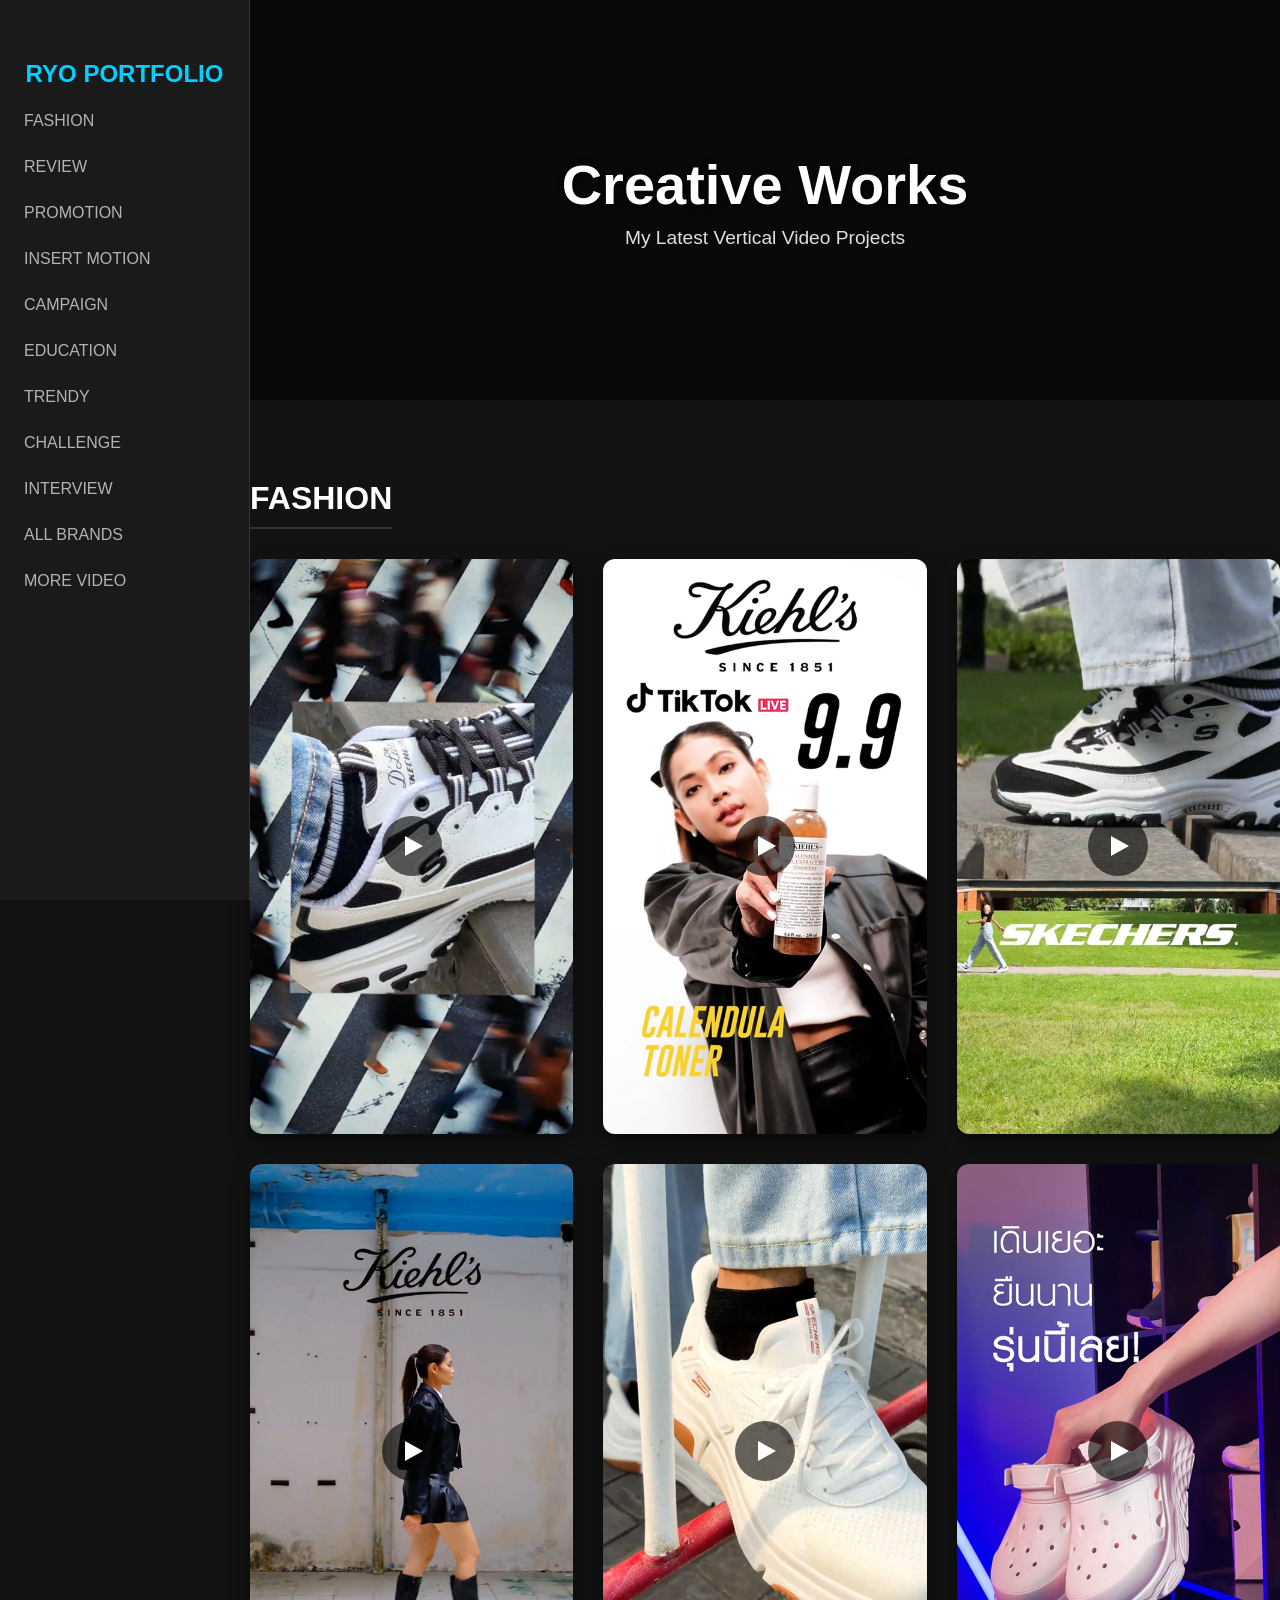
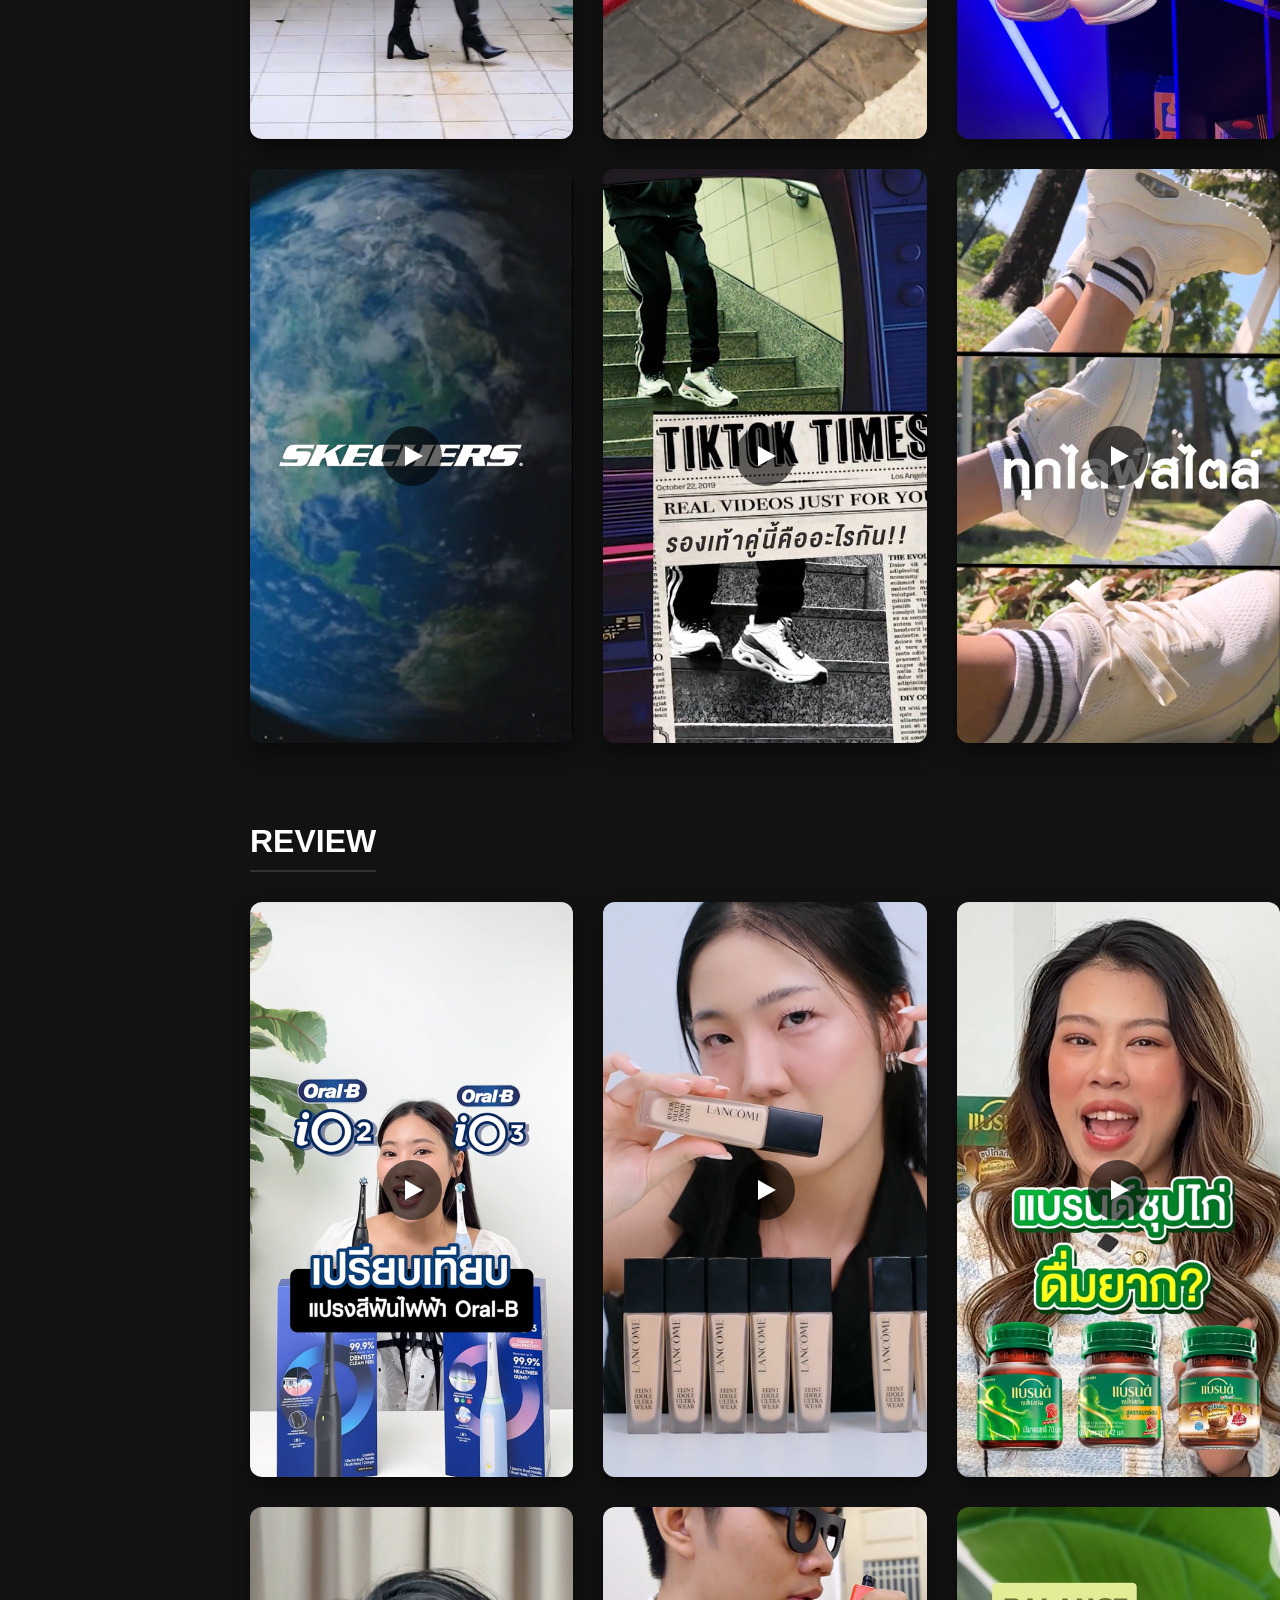
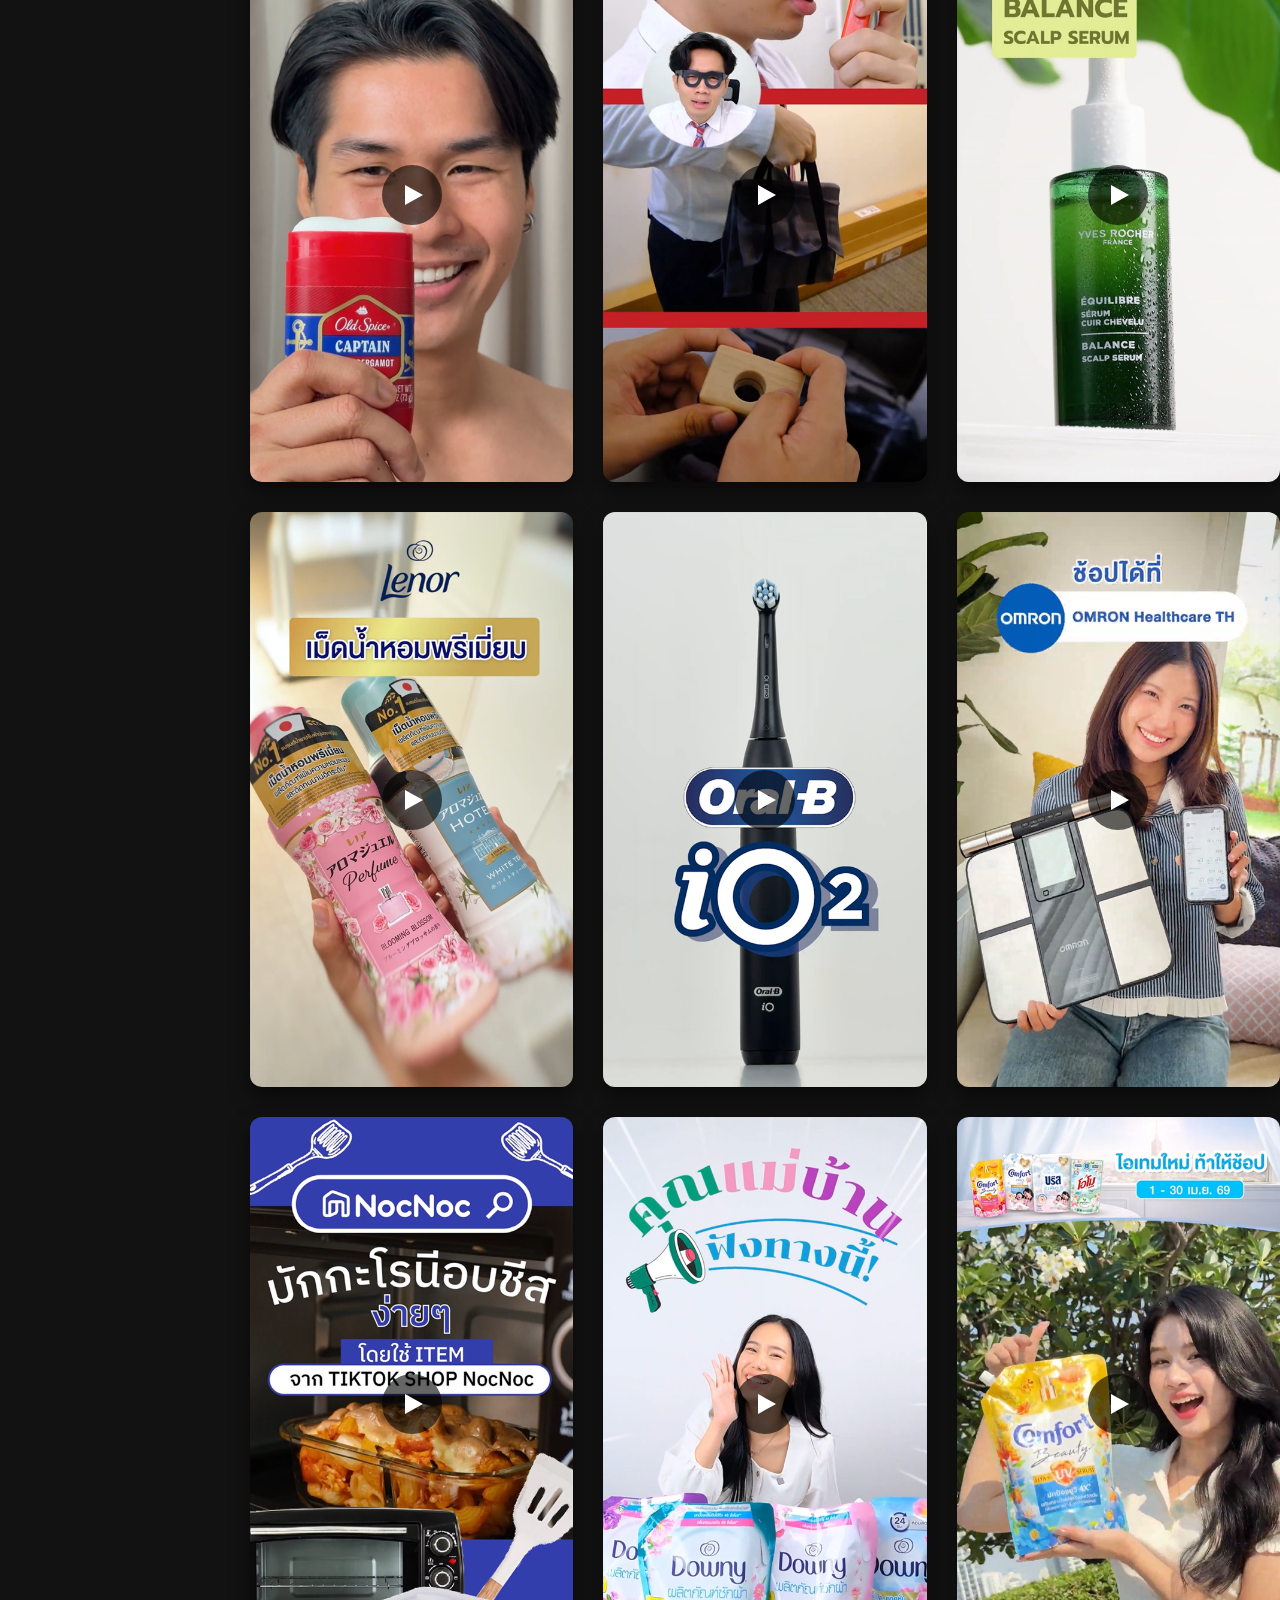
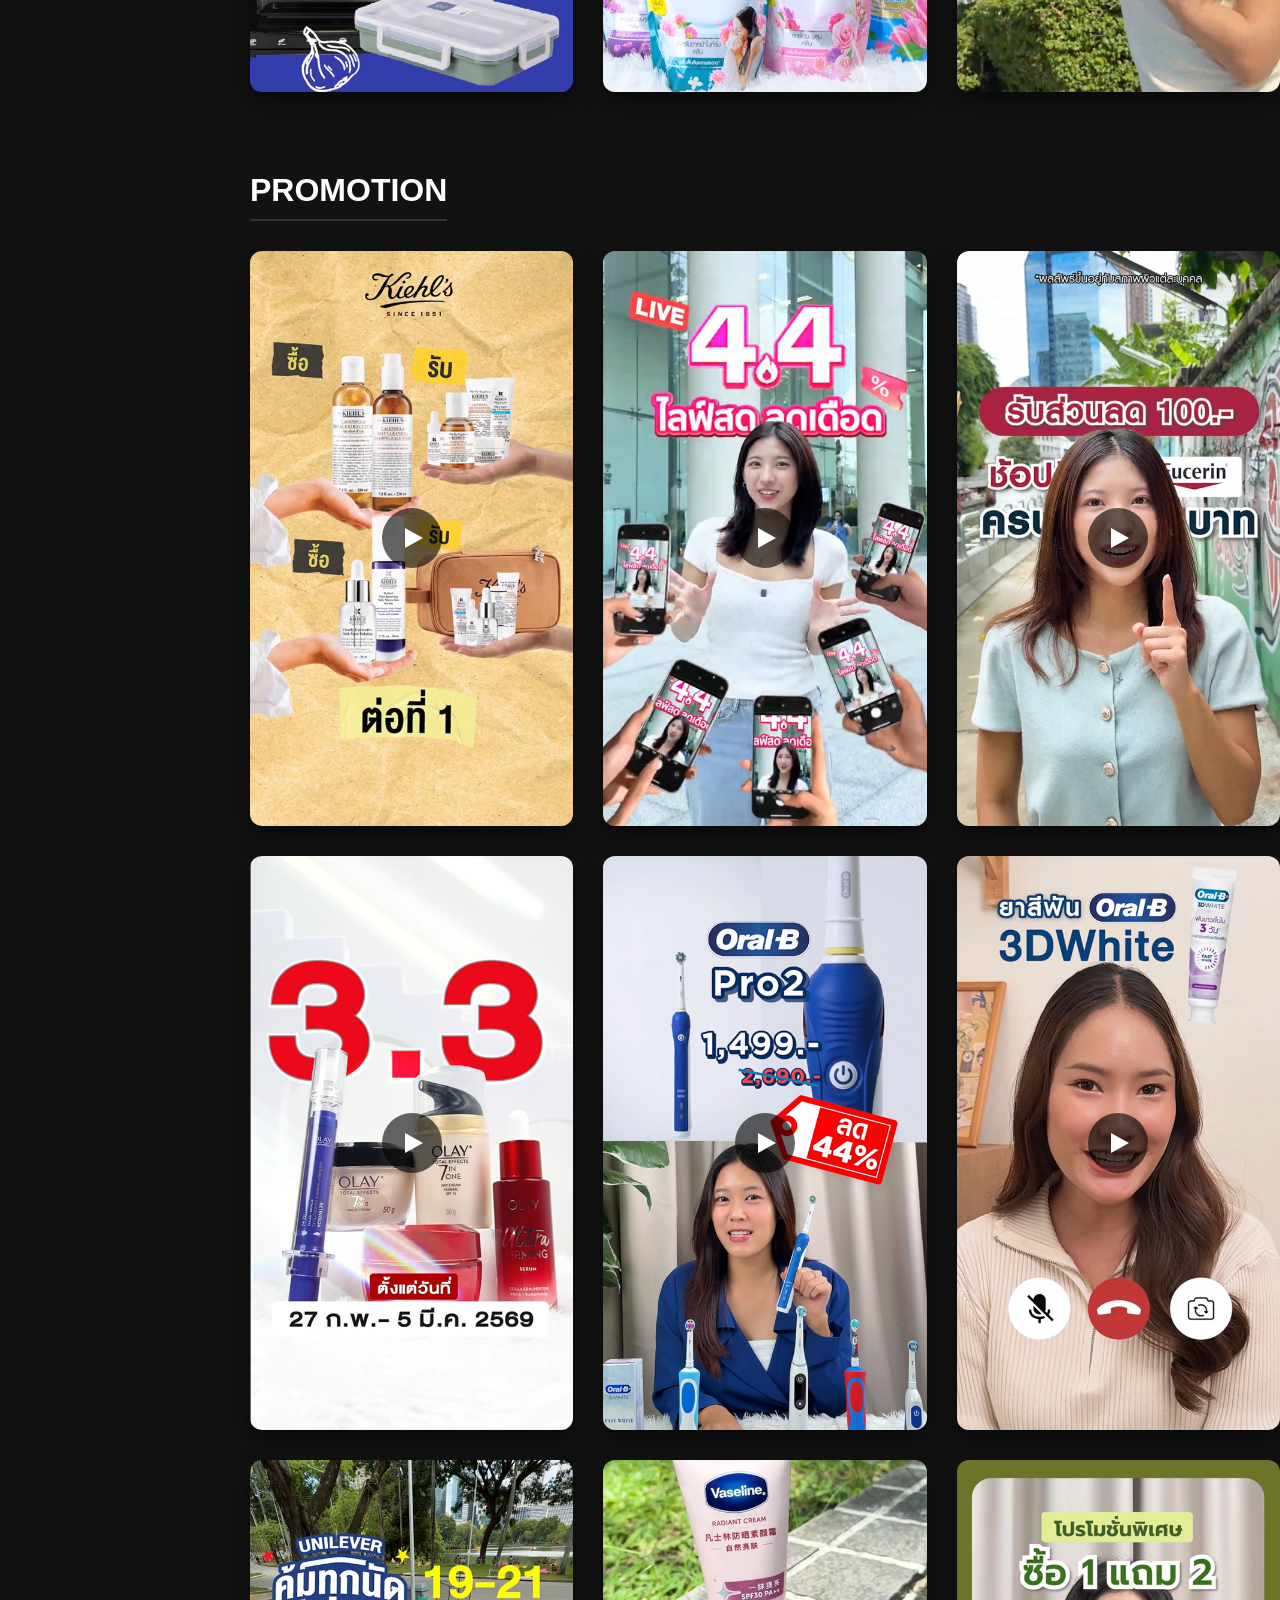
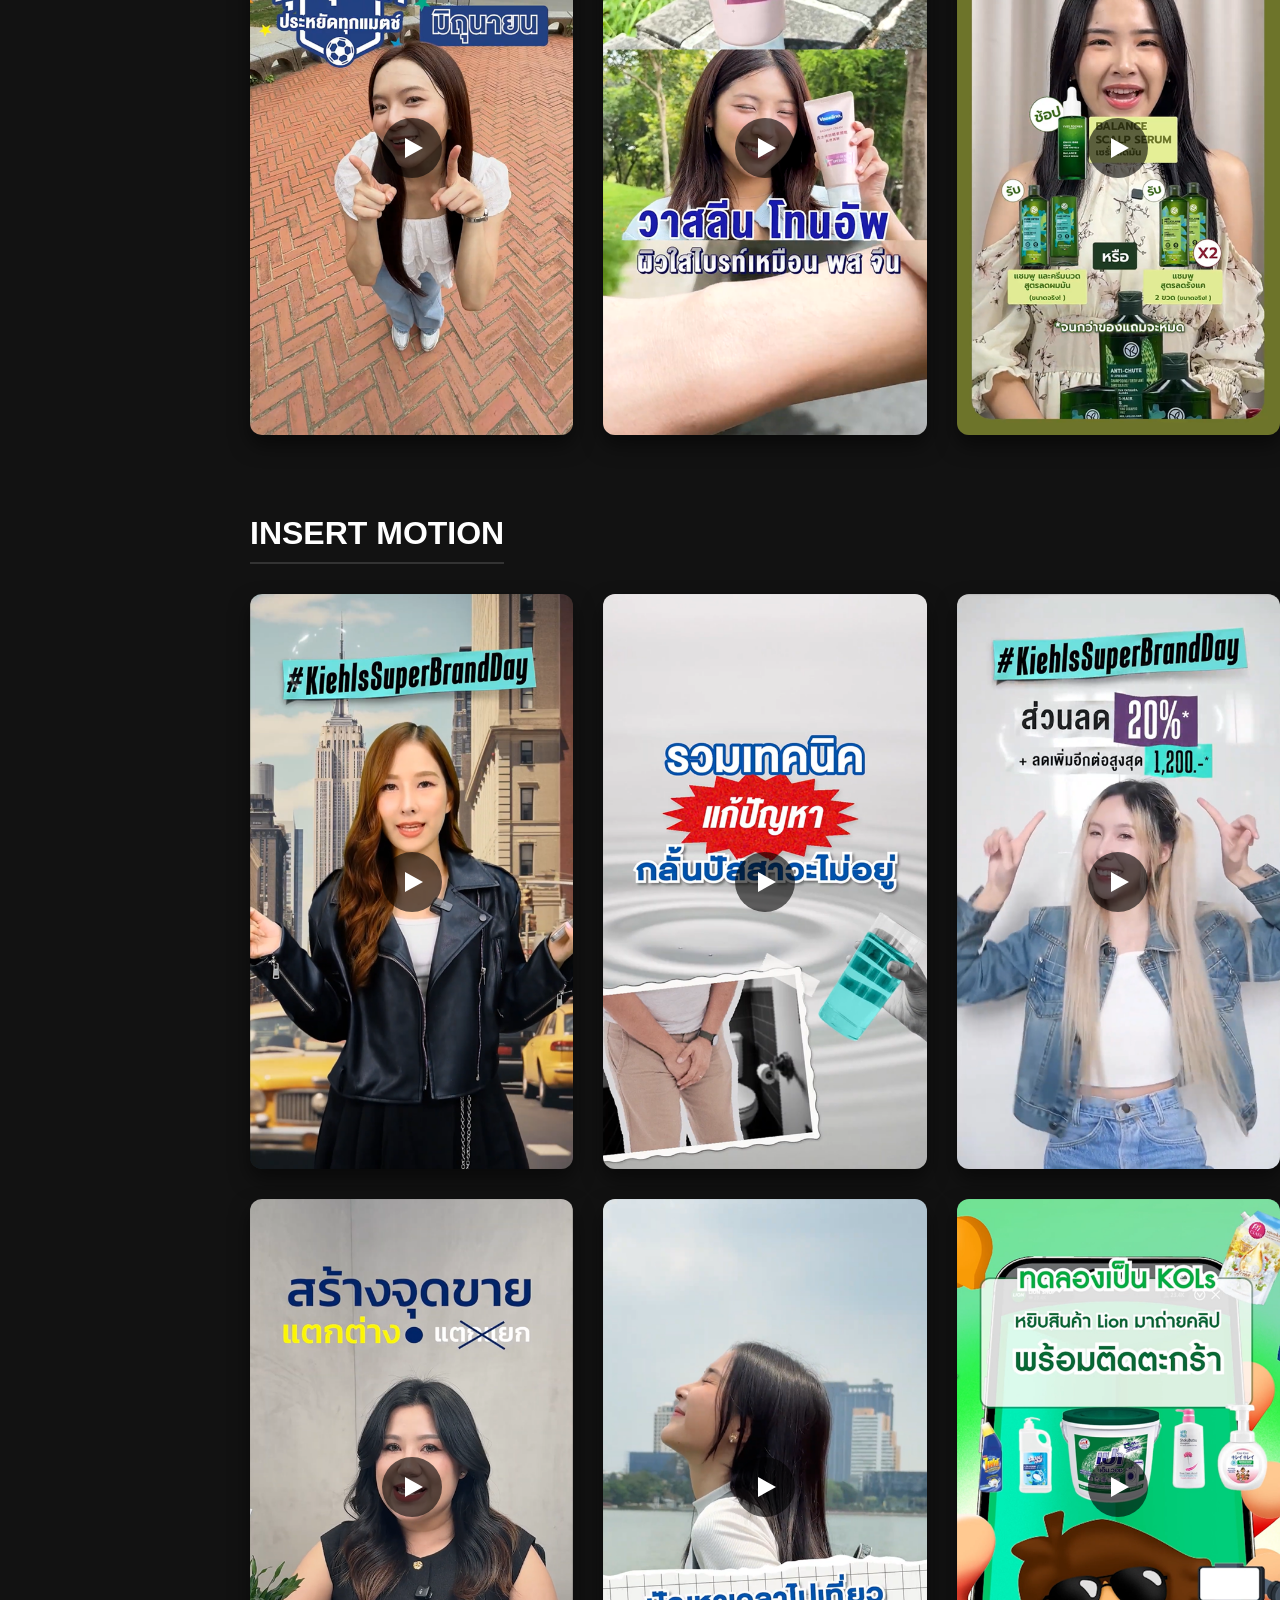
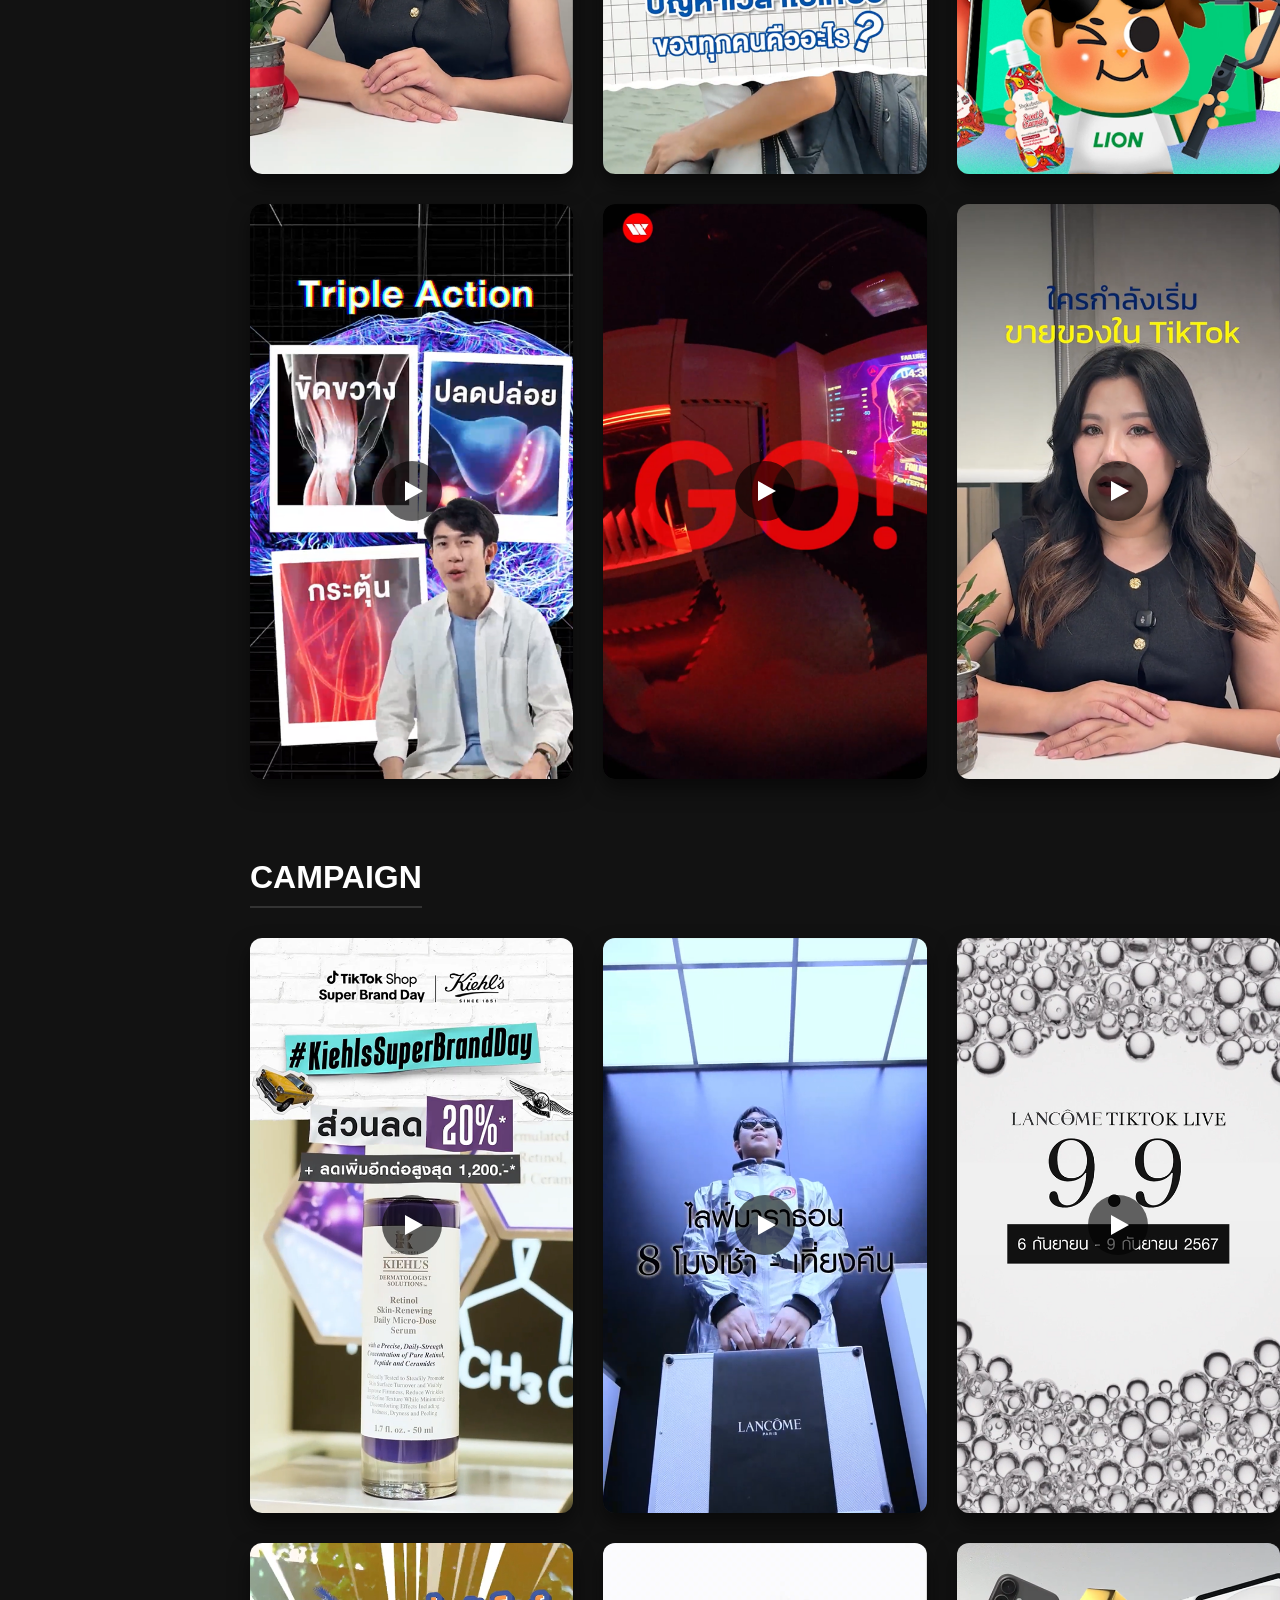
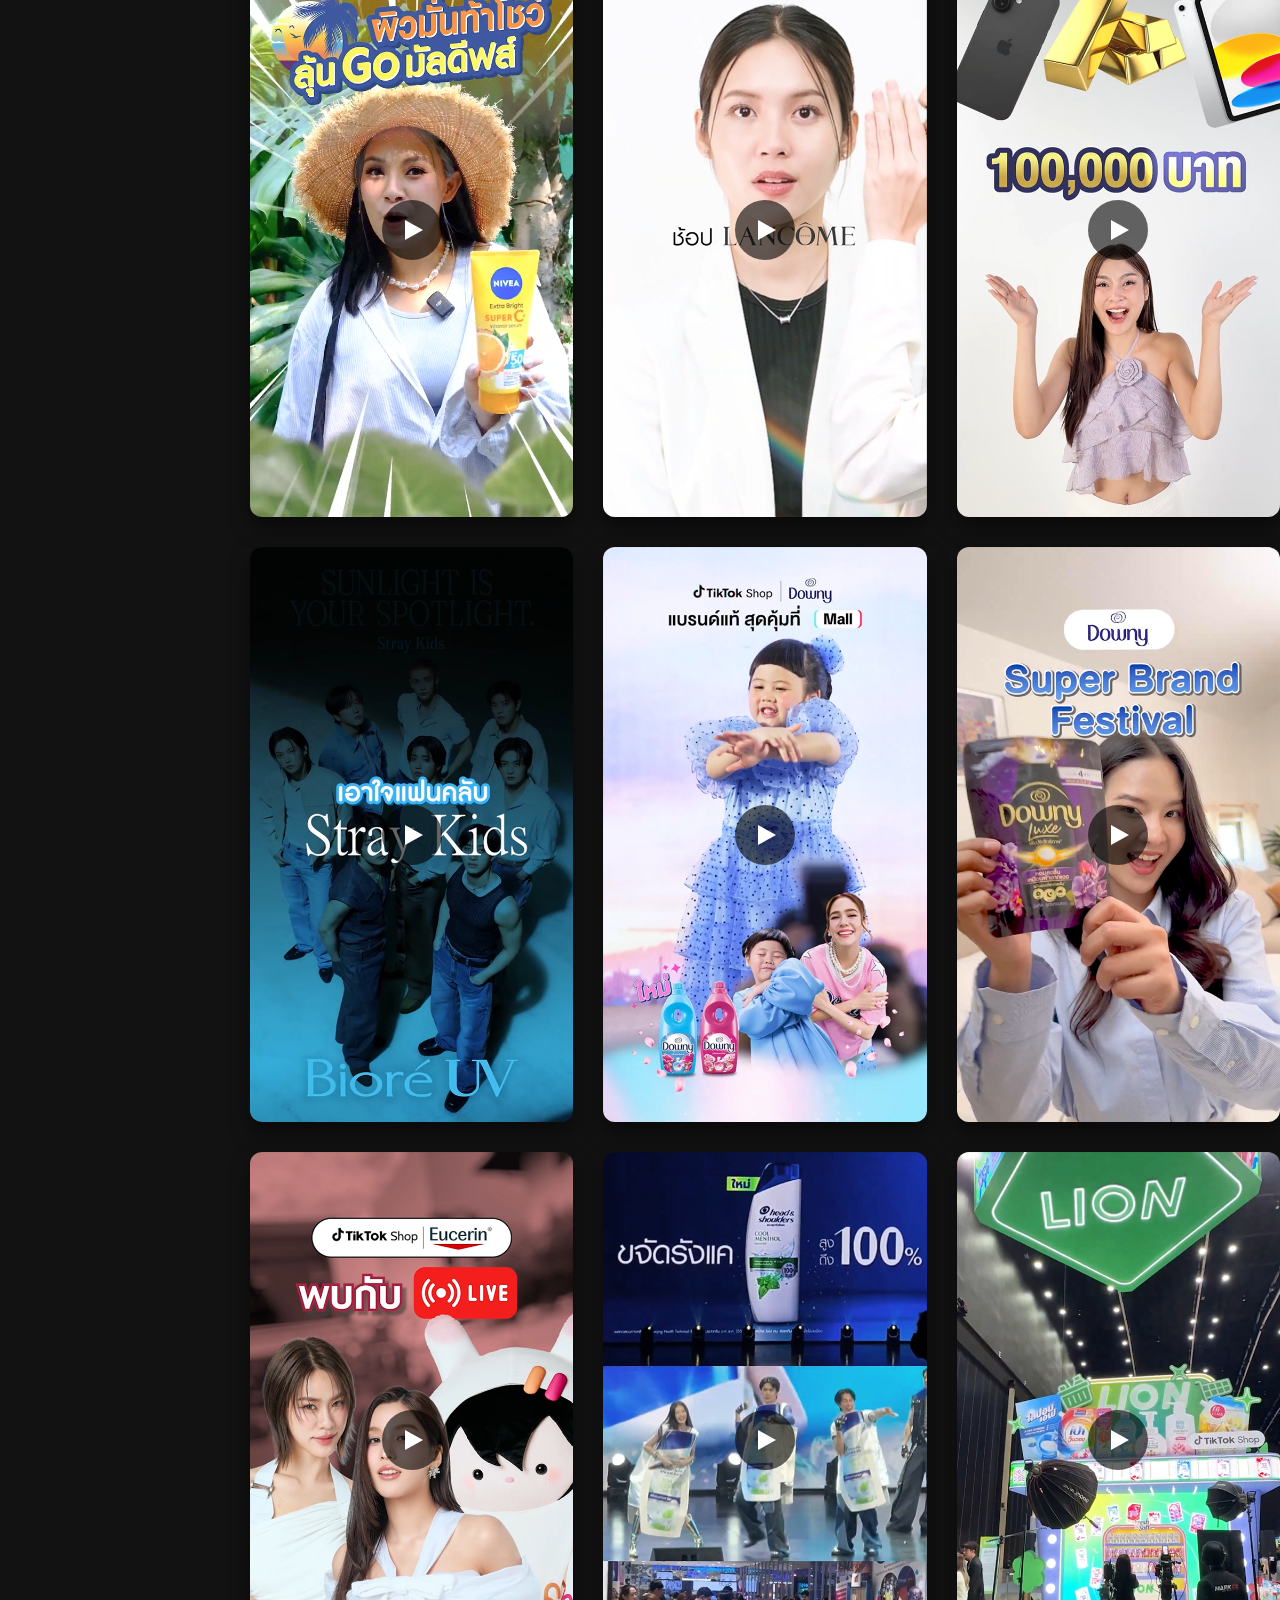
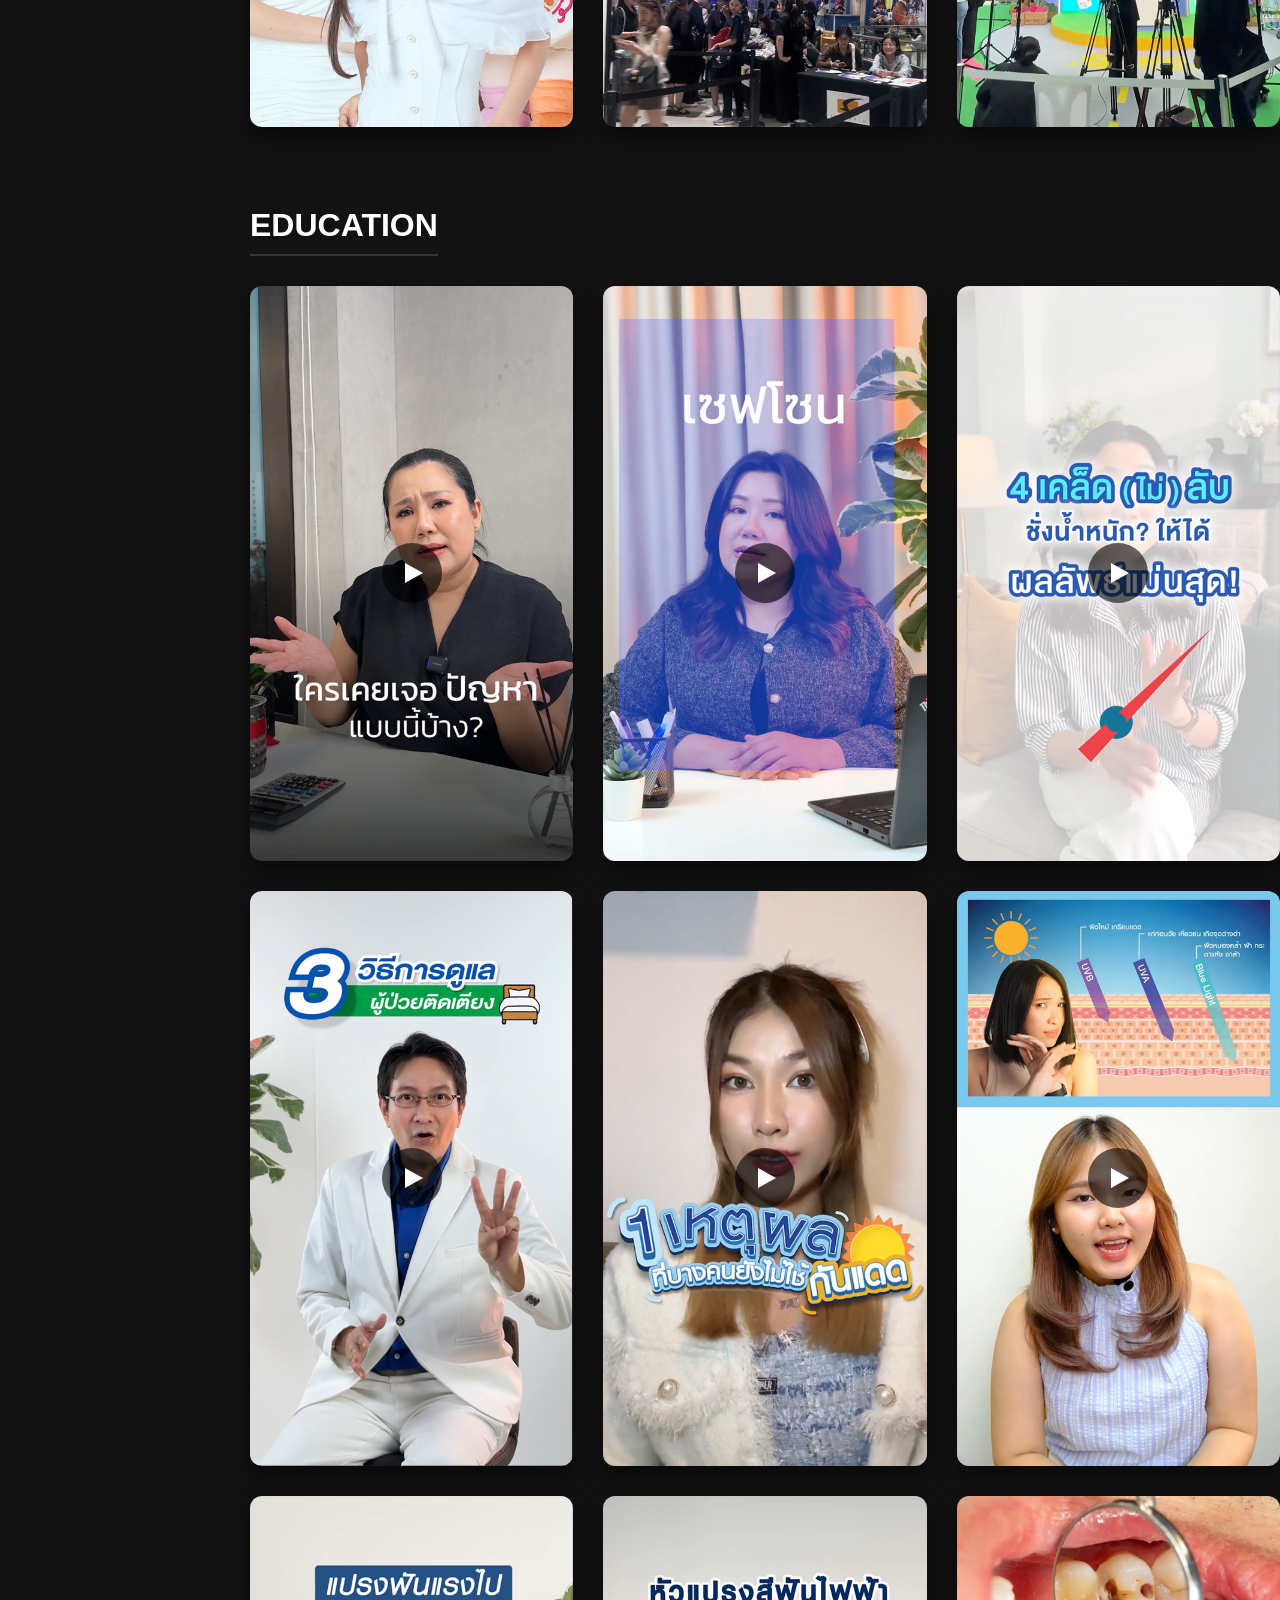
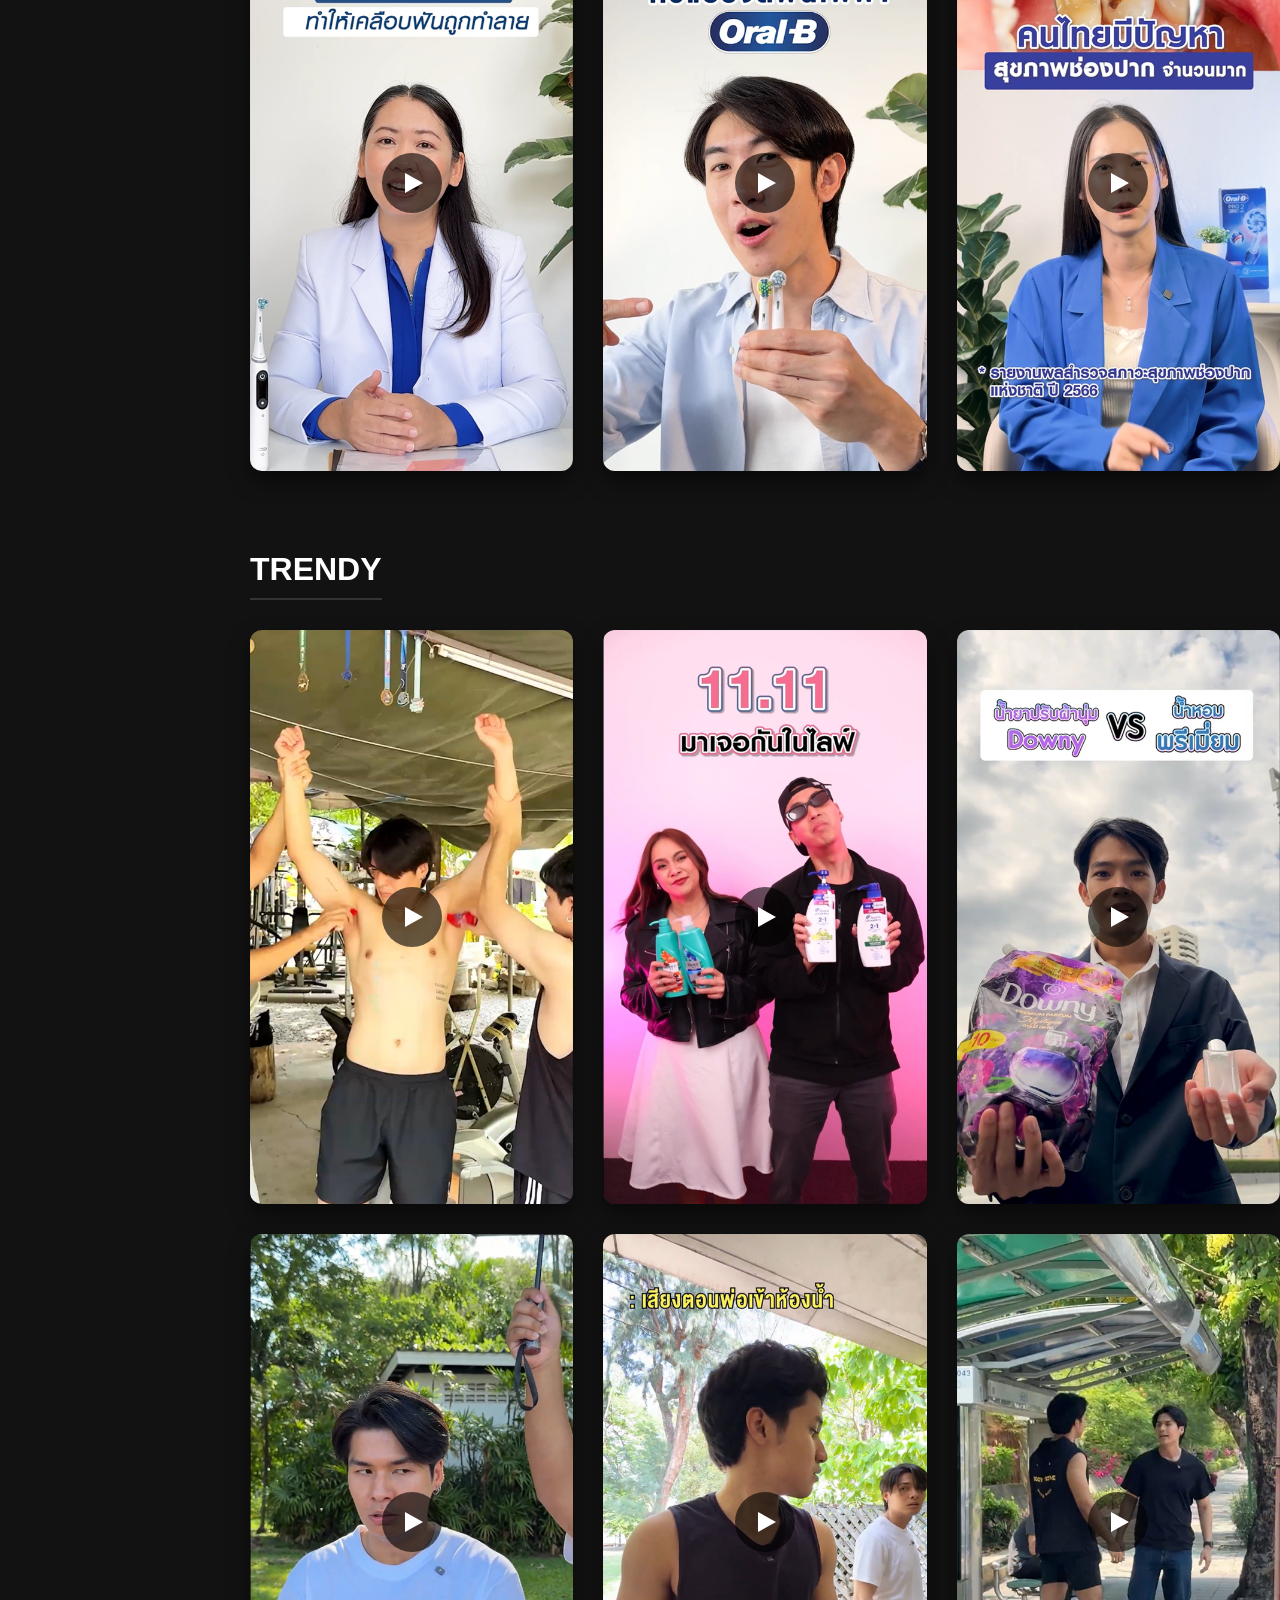
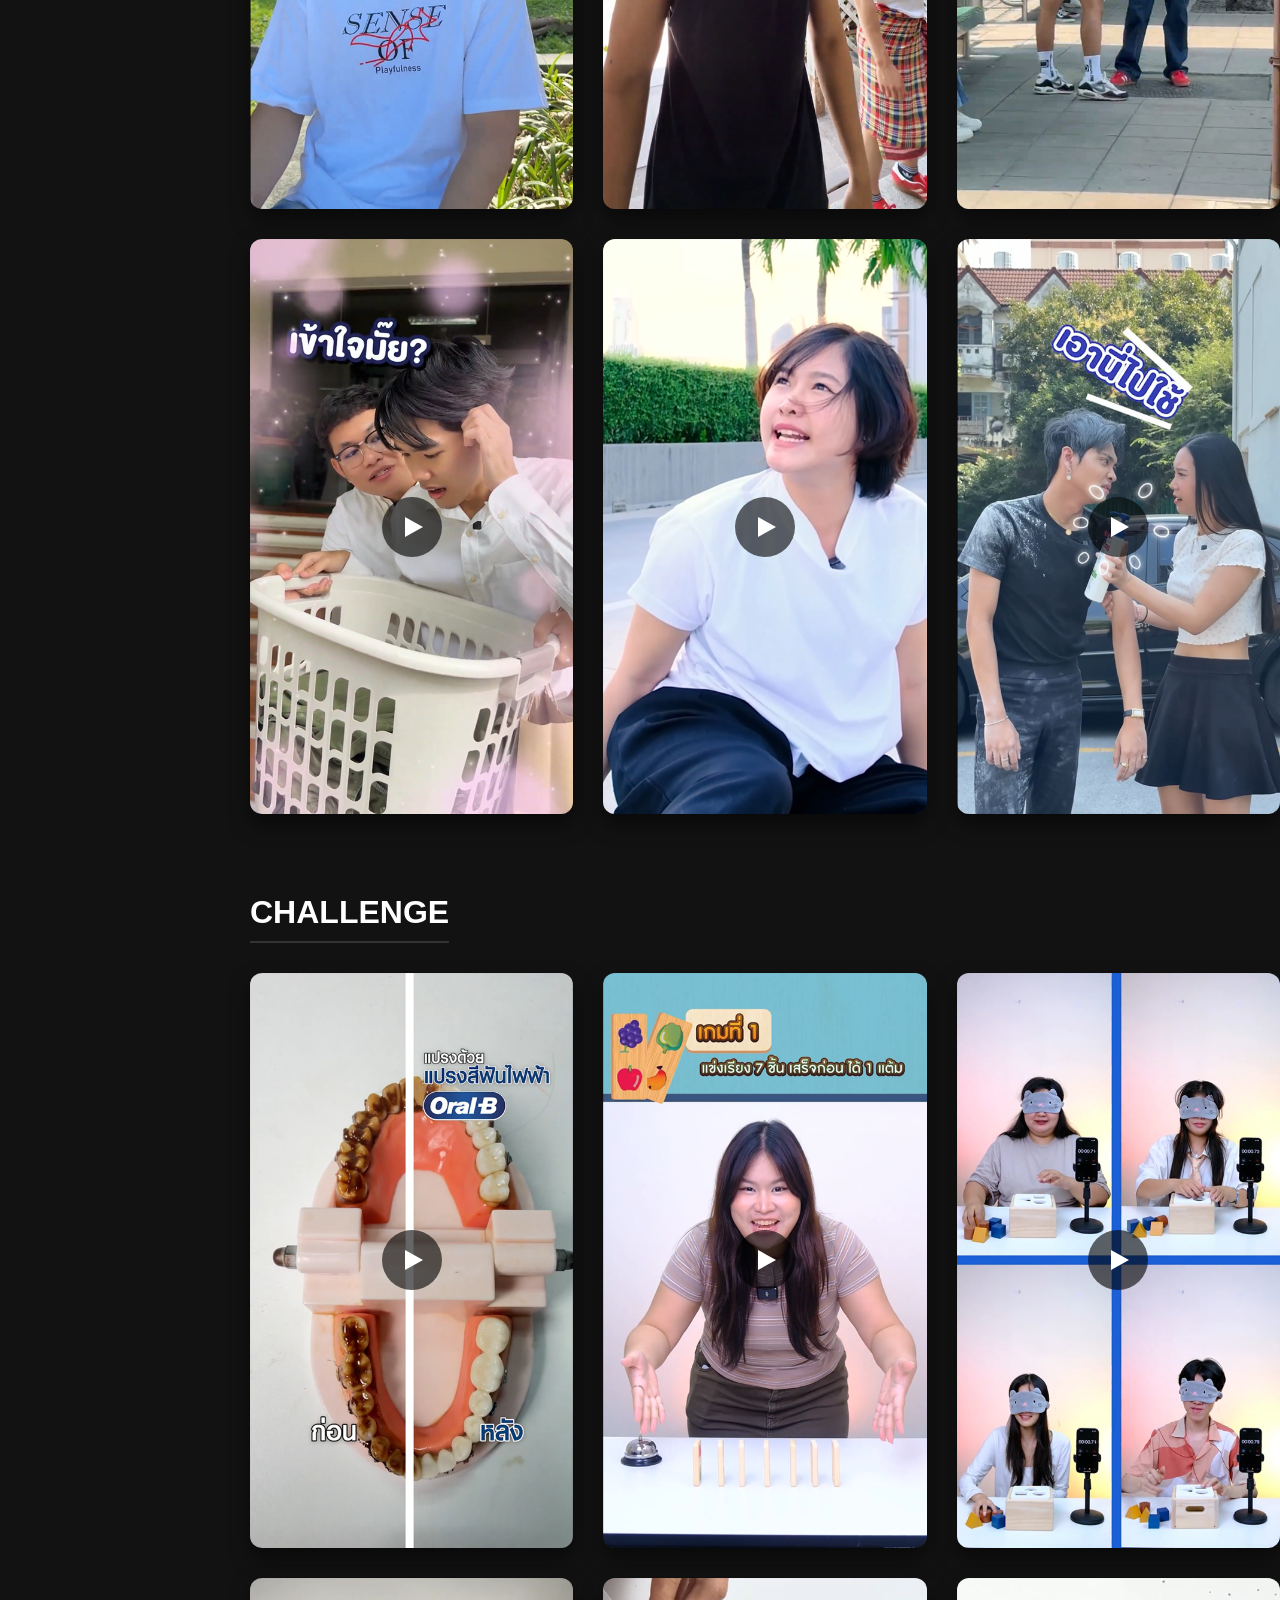
==== commit 2f575b56: "commit5" ====
--- a/index.html
+++ b/index.html
@@ -48,43 +48,61 @@
             <!-- Video Grid Section -->
             <section class="portfolio-section">
                 <h2 class="section-title" id="FASHION">FASHION</h2>
-                
-                <div class="video-grid">
-                    <!-- วิดีโอ 1 -->
-                    <div class="video-card">
-                        <iframe src="https://drive.google.com/file/d/1Ck-sq28rPXNKj92riKtDc3ZbCUb669zo/preview" allow="autoplay; fullscreen"></iframe>
-                    </div>
-                    <!-- วิดีโอ 2 -->
-                    <div class="video-card">
-                        <iframe src="https://drive.google.com/file/d/1Q9KkZ44J2YKFxnQqp_WxedDDld-bZ5SW/preview" allow="autoplay; fullscreen"></iframe>
-                    </div>
-                    <!-- วิดีโอ 3 -->
-                    <div class="video-card">
-                        <iframe src="https://drive.google.com/file/d/1iSeDSOpNIlW2ekbtyv8-_ZUkGggxqDbp/preview" allow="autoplay; fullscreen"></iframe>
-                    </div>
-                    <!-- วิดีโอ 4 -->
-                    <div class="video-card">
-                        <iframe src="https://drive.google.com/file/d/17evcuB9woAuc3j2H8D8Y0bz8ZAJCyoQF/preview" allow="autoplay; fullscreen"></iframe>
-                    </div>
-                    <!-- วิดีโอ 5 -->
-                    <div class="video-card">
-                        <iframe src="https://drive.google.com/file/d/1LukMLv5VD0pR-J99yUgFW8NXsSPCAkEL/preview" allow="autoplay; fullscreen"></iframe>
-                    </div>
-                    <!-- วิดีโอ 6 -->
-                    <div class="video-card">
-                        <iframe src="https://drive.google.com/file/d/1i5pWv8gbS-ztJlDiZ3rzE6LKBtPsuwF8/preview" allow="autoplay; fullscreen"></iframe>
-                    </div>
-                    <!-- วิดีโอ 7 -->
-                    <div class="video-card">
-                        <iframe src="https://drive.google.com/file/d/1URwqZXoK-pD34A0QtsTjcykSxMY88PNI/preview" allow="autoplay; fullscreen"></iframe>
-                    </div>
-                    <!-- วิดีโอ 8 -->
-                    <div class="video-card">
-                        <iframe src="https://drive.google.com/file/d/1zpzm0t038EpO61VAff8DQTlZZLeynKhb/preview" allow="autoplay; fullscreen"></iframe>
-                    </div>
-                    <!-- วิดีโอ 9 -->
-                    <div class="video-card">
-                        <iframe src="https://drive.google.com/file/d/1zRLhzEFGDvsMvl10ky3NwEzpeexNqY-j/preview" allow="autoplay; fullscreen"></iframe>
+
+                <div class="video-grid">
+                    <!-- วิดีโอ 1 -->
+                   <div class="video-card" onclick="playVideo(this)">
+                    <img class="video-poster" src="cover/FA7.png" alt="ภาพปกFashion1">
+                    <div class="play-button"></div>
+                        <iframe data-src="https://drive.google.com/file/d/1Ck-sq28rPXNKj92riKtDc3ZbCUb669zo/preview" allow="autoplay; fullscreen"></iframe>
+                    </div>
+                    <!-- วิดีโอ 2 -->
+                    <div class="video-card" onclick="playVideo(this)">
+                    <img class="video-poster" src="cover/FA9.png" alt="ภาพปกFashion2">
+                    <div class="play-button"></div>
+                        <iframe data-src="https://drive.google.com/file/d/1Q9KkZ44J2YKFxnQqp_WxedDDld-bZ5SW/preview" allow="autoplay; fullscreen"></iframe>
+                    </div>
+                    <!-- วิดีโอ 3 -->
+                    <div class="video-card" onclick="playVideo(this)">
+                        <img class="video-poster" src="cover/FA8.png" alt="ภาพปกFashion3">
+                        <div class="play-button"></div>
+                        <iframe data-src="https://drive.google.com/file/d/1iSeDSOpNIlW2ekbtyv8-_ZUkGggxqDbp/preview" allow="autoplay; fullscreen"></iframe>
+                    </div>
+                    <!-- วิดีโอ 4 -->
+                    <div class="video-card" onclick="playVideo(this)">
+                        <img class="video-poster" src="cover/FA1.png" alt="ภาพปกFashion4">
+                        <div class="play-button"></div>
+                        <iframe data-src="https://drive.google.com/file/d/17evcuB9woAuc3j2H8D8Y0bz8ZAJCyoQF/preview" allow="autoplay; fullscreen"></iframe>
+                    </div>
+                    <!-- วิดีโอ 5 -->
+                    <div class="video-card" onclick="playVideo(this)">
+                        <img class="video-poster" src="cover/FA6.png" alt="ภาพปกFashion5">
+                        <div class="play-button"></div>
+                        <iframe data-src="https://drive.google.com/file/d/1LukMLv5VD0pR-J99yUgFW8NXsSPCAkEL/preview" allow="autoplay; fullscreen"></iframe>
+                    </div>
+                    <!-- วิดีโอ 6 -->
+                    <div class="video-card" onclick="playVideo(this)">
+                        <img class="video-poster" src="cover/FA5.png" alt="ภาพปกFashion6">
+                        <div class="play-button"></div>
+                        <iframe data-src="https://drive.google.com/file/d/1i5pWv8gbS-ztJlDiZ3rzE6LKBtPsuwF8/preview" allow="autoplay; fullscreen"></iframe>
+                    </div>
+                    <!-- วิดีโอ 7 -->
+                    <div class="video-card" onclick="playVideo(this)">
+                        <img class="video-poster" src="cover/FA4.png" alt="ภาพปกFashion7">
+                        <div class="play-button"></div>
+                        <iframe data-src="https://drive.google.com/file/d/1URwqZXoK-pD34A0QtsTjcykSxMY88PNI/preview" allow="autoplay; fullscreen"></iframe>
+                    </div>
+                    <!-- วิดีโอ 8 -->
+                    <div class="video-card" onclick="playVideo(this)">
+                        <img class="video-poster" src="cover/FA3.png" alt="ภาพปกFashion8">
+                        <div class="play-button"></div>
+                        <iframe data-src="https://drive.google.com/file/d/1zpzm0t038EpO61VAff8DQTlZZLeynKhb/preview" allow="autoplay; fullscreen"></iframe>
+                    </div>
+                    <!-- วิดีโอ 9 -->
+                    <div class="video-card" onclick="playVideo(this)">
+                        <img class="video-poster" src="cover/FA2.png" alt="ภาพปกFashion9">
+                        <div class="play-button"></div>
+                        <iframe data-src="https://drive.google.com/file/d/1zRLhzEFGDvsMvl10ky3NwEzpeexNqY-j/preview" allow="autoplay; fullscreen"></iframe>
                     </div>
                 </div>
 
@@ -92,52 +110,76 @@
 
                 <div class="video-grid">
                     <!-- วิดีโอ 1 -->
-                    <div class="video-card">
-                        <iframe src="https://drive.google.com/file/d/1sX3lRD5vRStcT8eAsfVQbCOyTtG9NctI/preview" allow="autoplay; fullscreen"></iframe>
-                    </div>
-                    <!-- วิดีโอ 2 -->
-                    <div class="video-card">
-                        <iframe src="https://drive.google.com/file/d/1M4ADSvXQgZQr2ayCF9Im2NK6EnBHU-lG/preview" allow="autoplay; fullscreen"></iframe>
-                    </div>
-                    <!-- วิดีโอ 3 -->
-                    <div class="video-card">
-                        <iframe src="https://drive.google.com/file/d/1EY3VZ8cSDPJ8u9eiLhL86kuewNQQsm-4/preview" allow="autoplay; fullscreen"></iframe>
-                    </div>
-                    <!-- วิดีโอ 4 -->
-                    <div class="video-card">
-                        <iframe src="https://drive.google.com/file/d/1yuo57sqIvsWR0Ep8680AXXXWYP-DltCD/preview" allow="autoplay; fullscreen"></iframe>
-                    </div>
-                    <!-- วิดีโอ 5 -->
-                    <div class="video-card">
-                        <iframe src="https://drive.google.com/file/d/1f6W7V81aZizYtC7QVq9r2HDU-pSzDgiZ/preview" allow="autoplay; fullscreen"></iframe>
-                    </div>
-                    <!-- วิดีโอ 6 -->
-                    <div class="video-card">
-                        <iframe src="https://drive.google.com/file/d/1tGcW2knZvfmo9rVMPwtBqmNPPPBG9E_g/preview" allow="autoplay; fullscreen"></iframe>
-                    </div>
-                    <!-- วิดีโอ 7 -->
-                    <div class="video-card">
-                        <iframe src="https://drive.google.com/file/d/1KOSlrdt4R7nhDUsD3jmPx8tiSOUQ6ScF/preview" allow="autoplay; fullscreen"></iframe>
-                    </div>
-                    <!-- วิดีโอ 8 -->
-                    <div class="video-card">
-                        <iframe src="https://drive.google.com/file/d/1w_40aVZc7BxIxqhT0wnqbundTilZv_me/preview" allow="autoplay; fullscreen"></iframe>
-                    </div>
-                    <!-- วิดีโอ 9 -->
-                    <div class="video-card">
-                        <iframe src="https://drive.google.com/file/d/1zQs_t35hpB7rcz5SWGgbW-AQnVY-qsgb/preview" allow="autoplay; fullscreen"></iframe>
+                    <div class="video-card" onclick="playVideo(this)">
+                    <img class="video-poster" src="cover/RE2.png" alt="ภาพปกReview1">
+                    <div class="play-button"></div>
+                        <iframe data-src="https://drive.google.com/file/d/1sX3lRD5vRStcT8eAsfVQbCOyTtG9NctI/preview" allow="autoplay; fullscreen"></iframe>
+                    </div>
+                    <!-- วิดีโอ 2 -->
+                    <div class="video-card" onclick="playVideo(this)">
+                        <img class="video-poster" src="cover/RE11.png" alt="ภาพปกReview2">
+                        <div class="play-button"></div>
+                        <iframe data-src="https://drive.google.com/file/d/1M4ADSvXQgZQr2ayCF9Im2NK6EnBHU-lG/preview" allow="autoplay; fullscreen"></iframe>
+                    </div>
+                    <!-- วิดีโอ 3 -->
+                    <div class="video-card" onclick="playVideo(this)">
+                        <img class="video-poster" src="cover/RE8.png" alt="ภาพปกReview3">
+                        <div class="play-button"></div>
+                        <iframe data-src="https://drive.google.com/file/d/1EY3VZ8cSDPJ8u9eiLhL86kuewNQQsm-4/preview" allow="autoplay; fullscreen"></iframe>
+                    </div>
+                    <!-- วิดีโอ 4 -->
+                    <div class="video-card" onclick="playVideo(this)">
+                        <img class="video-poster" src="cover/RE5.png" alt="ภาพปกReview4">
+                        <div class="play-button"></div>
+                        <iframe data-src="https://drive.google.com/file/d/1yuo57sqIvsWR0Ep8680AXXXWYP-DltCD/preview" allow="autoplay; fullscreen"></iframe>
+                    </div>
+                    <!-- วิดีโอ 5 -->
+                    <div class="video-card" onclick="playVideo(this)">
+                        <img class="video-poster" src="cover/RE10.png" alt="ภาพปกReview5">
+                        <div class="play-button"></div>
+                        <iframe data-src="https://drive.google.com/file/d/1f6W7V81aZizYtC7QVq9r2HDU-pSzDgiZ/preview" allow="autoplay; fullscreen"></iframe>
+                    </div>
+                    <!-- วิดีโอ 6 -->
+                    <div class="video-card" onclick="playVideo(this)">
+                        <img class="video-poster" src="cover/RE1.png" alt="ภาพปกReview6">
+                        <div class="play-button"></div>
+                        <iframe data-src="https://drive.google.com/file/d/1tGcW2knZvfmo9rVMPwtBqmNPPPBG9E_g/preview" allow="autoplay; fullscreen"></iframe>
+                    </div>
+                    <!-- วิดีโอ 7 -->
+                    <div class="video-card" onclick="playVideo(this)">
+                        <img class="video-poster" src="cover/RE7.png" alt="ภาพปกReview7">
+                        <div class="play-button"></div>
+                        <iframe data-src="https://drive.google.com/file/d/1KOSlrdt4R7nhDUsD3jmPx8tiSOUQ6ScF/preview" allow="autoplay; fullscreen"></iframe>
+                    </div>
+                    <!-- วิดีโอ 8 -->
+                    <div class="video-card" onclick="playVideo(this)">
+                        <img class="video-poster" src="cover/RE3.png" alt="ภาพปกReview8">
+                        <div class="play-button"></div>
+                        <iframe data-src="https://drive.google.com/file/d/1w_40aVZc7BxIxqhT0wnqbundTilZv_me/preview" allow="autoplay; fullscreen"></iframe>
+                    </div>
+                    <!-- วิดีโอ 9 -->
+                    <div class="video-card" onclick="playVideo(this)">
+                        <img class="video-poster" src="cover/RE4.png" alt="ภาพปกReview9">
+                        <div class="play-button"></div>
+                        <iframe data-src="https://drive.google.com/file/d/1zQs_t35hpB7rcz5SWGgbW-AQnVY-qsgb/preview" allow="autoplay; fullscreen"></iframe>
                     </div>
                       <!-- วิดีโอ 10 -->
-                    <div class="video-card">
-                        <iframe src="https://drive.google.com/file/d/1FKYqGhXPJcZfLWoXPcyHeVV2GE1BU73O/preview" allow="autoplay; fullscreen"></iframe>
+                    <div class="video-card" onclick="playVideo(this)">
+                        <img class="video-poster" src="cover/RE9.png" alt="ภาพปกReview10">
+                        <div class="play-button"></div>
+                        <iframe data-src="https://drive.google.com/file/d/1FKYqGhXPJcZfLWoXPcyHeVV2GE1BU73O/preview" allow="autoplay; fullscreen"></iframe>
                     </div>
                       <!-- วิดีโอ 11 -->
-                    <div class="video-card">
-                        <iframe src="https://drive.google.com/file/d/1MJt2rcRAIj5Hq2NxzupzWsASIAFSdw6u/preview" allow="autoplay; fullscreen"></iframe>
+                    <div class="video-card" onclick="playVideo(this)">
+                        <img class="video-poster" src="cover/RE12.png" alt="ภาพปกReview11">
+                        <div class="play-button"></div>
+                        <iframe data-src="https://drive.google.com/file/d/1MJt2rcRAIj5Hq2NxzupzWsASIAFSdw6u/preview" allow="autoplay; fullscreen"></iframe>
                     </div>
                       <!-- วิดีโอ 12 -->
-                    <div class="video-card">
-                        <iframe src="https://drive.google.com/file/d/154h5zmAaUr8YkgCr9n-U3P6ggj_Zl5T6/preview" allow="autoplay; fullscreen"></iframe>
+                    <div class="video-card" onclick="playVideo(this)">
+                        <img class="video-poster" src="cover/RE6.png" alt="ภาพปกReview12">
+                        <div class="play-button"></div>
+                        <iframe data-src="https://drive.google.com/file/d/154h5zmAaUr8YkgCr9n-U3P6ggj_Zl5T6/preview" allow="autoplay; fullscreen"></iframe>
                     </div>
                 </div>
 
@@ -145,40 +187,58 @@
                 
                 <div class="video-grid">
                     <!-- วิดีโอ 1 -->
-                    <div class="video-card">
-                        <iframe src="https://drive.google.com/file/d/1opqrkxM9VNfgGCArCsV2Ev9eTw1vxm_h/preview" allow="autoplay; fullscreen"></iframe>
-                    </div>
-                    <!-- วิดีโอ 2 -->
-                    <div class="video-card">
-                        <iframe src="https://drive.google.com/file/d/19OoUc3Jzpbsjz214B_BsOox1ZXFWD9BB/preview" allow="autoplay; fullscreen"></iframe>
-                    </div>
-                    <!-- วิดีโอ 3 -->
-                    <div class="video-card">
-                        <iframe src="https://drive.google.com/file/d/1TgwnJtZyd1pMIb0UfmIIIU-cGMqFADm7/preview" allow="autoplay; fullscreen"></iframe>
-                    </div>
-                    <!-- วิดีโอ 4 -->
-                    <div class="video-card">
-                        <iframe src="https://drive.google.com/file/d/1Sm1vsVeXCbVQkojlCUFmf7nk-1OsKxWd/preview" allow="autoplay; fullscreen"></iframe>
-                    </div>
-                    <!-- วิดีโอ 5 -->
-                    <div class="video-card">
-                        <iframe src="https://drive.google.com/file/d/1OQ-JtclKvVMfNgxtG_gR2HgDV2xnXdzj/preview" allow="autoplay; fullscreen"></iframe>
-                    </div>
-                    <!-- วิดีโอ 6 -->
-                    <div class="video-card">
-                        <iframe src="https://drive.google.com/file/d/1giEhpJn-Ccflv3ziPFflW28lL9yJ3bmK/preview" allow="autoplay; fullscreen"></iframe>
-                    </div>
-                    <!-- วิดีโอ 7 -->
-                    <div class="video-card">
-                        <iframe src="https://drive.google.com/file/d/1l-xPiqsvZA4n19ib4P7nfL50ZmU5TsAl/preview" allow="autoplay; fullscreen"></iframe>
-                    </div>
-                    <!-- วิดีโอ 8 -->
-                    <div class="video-card">
-                        <iframe src="https://drive.google.com/file/d/1eACvT_3-wFPasNY78kM5AMTAuwaWtr66/preview" allow="autoplay; fullscreen"></iframe>
-                    </div>
-                    <!-- วิดีโอ 9 -->
-                    <div class="video-card">
-                        <iframe src="https://drive.google.com/file/d/1B-gCNf63WInjgLQhSY3YT4iu2VGy1Qyx/preview" allow="autoplay; fullscreen"></iframe>
+                    <div class="video-card" onclick="playVideo(this)">
+                        <img class="video-poster" src="cover/PRO9.png" alt="ภาพปกPromo1">
+                        <div class="play-button"></div>
+                        <iframe data-src="https://drive.google.com/file/d/1opqrkxM9VNfgGCArCsV2Ev9eTw1vxm_h/preview" allow="autoplay; fullscreen"></iframe>
+                    </div>
+                    <!-- วิดีโอ 2 -->
+                    <div class="video-card" onclick="playVideo(this)">
+                        <img class="video-poster" src="cover/PRO8.png" alt="ภาพปกPromo2">
+                        <div class="play-button"></div>
+                        <iframe data-src="https://drive.google.com/file/d/19OoUc3Jzpbsjz214B_BsOox1ZXFWD9BB/preview" allow="autoplay; fullscreen"></iframe>
+                    </div>
+                    <!-- วิดีโอ 3 -->
+                    <div class="video-card" onclick="playVideo(this)">
+                        <img class="video-poster" src="cover/PRO7.png" alt="ภาพปกPromo3">
+                        <div class="play-button"></div>
+                        <iframe data-src="https://drive.google.com/file/d/1TgwnJtZyd1pMIb0UfmIIIU-cGMqFADm7/preview" allow="autoplay; fullscreen"></iframe>
+                    </div>
+                    <!-- วิดีโอ 4 -->
+                    <div class="video-card" onclick="playVideo(this)">
+                        <img class="video-poster" src="cover/PRO6.png" alt="ภาพปกPromo4">
+                        <div class="play-button"></div>
+                        <iframe data-src="https://drive.google.com/file/d/1Sm1vsVeXCbVQkojlCUFmf7nk-1OsKxWd/preview" allow="autoplay; fullscreen"></iframe>
+                    </div>
+                    <!-- วิดีโอ 5 -->
+                    <div class="video-card" onclick="playVideo(this)">
+                        <img class="video-poster" src="cover/PRO5.png" alt="ภาพปกPromo5">
+                        <div class="play-button"></div>
+                        <iframe data-src="https://drive.google.com/file/d/1OQ-JtclKvVMfNgxtG_gR2HgDV2xnXdzj/preview" allow="autoplay; fullscreen"></iframe>
+                    </div>
+                    <!-- วิดีโอ 6 -->
+                    <div class="video-card" onclick="playVideo(this)">
+                        <img class="video-poster" src="cover/PRO4.png" alt="ภาพปกPromo6">
+                        <div class="play-button"></div>
+                        <iframe data-src="https://drive.google.com/file/d/1giEhpJn-Ccflv3ziPFflW28lL9yJ3bmK/preview" allow="autoplay; fullscreen"></iframe>
+                    </div>
+                    <!-- วิดีโอ 7 -->
+                    <div class="video-card" onclick="playVideo(this)">
+                        <img class="video-poster" src="cover/PRO3.png" alt="ภาพปกPromo7">
+                        <div class="play-button"></div>
+                        <iframe data-src="https://drive.google.com/file/d/1l-xPiqsvZA4n19ib4P7nfL50ZmU5TsAl/preview" allow="autoplay; fullscreen"></iframe>
+                    </div>
+                    <!-- วิดีโอ 8 -->
+                    <div class="video-card" onclick="playVideo(this)">
+                        <img class="video-poster" src="cover/PRO2.png" alt="ภาพปกPromo8">
+                        <div class="play-button"></div>
+                        <iframe data-src="https://drive.google.com/file/d/1eACvT_3-wFPasNY78kM5AMTAuwaWtr66/preview" allow="autoplay; fullscreen"></iframe>
+                    </div>
+                    <!-- วิดีโอ 9 -->
+                    <div class="video-card" onclick="playVideo(this)">
+                        <img class="video-poster" src="cover/PRO1.png" alt="ภาพปกPromo9">
+                        <div class="play-button"></div>
+                        <iframe data-src="https://drive.google.com/file/d/1B-gCNf63WInjgLQhSY3YT4iu2VGy1Qyx/preview" allow="autoplay; fullscreen"></iframe>
                     </div>
                 </div>
 
@@ -186,40 +246,58 @@
                 
                 <div class="video-grid">
                     <!-- วิดีโอ 1 -->
-                    <div class="video-card">
-                        <iframe src="https://drive.google.com/file/d/190JXODcZ5OKph9L7WAzgVvxfhp0P3Z8_/preview" allow="autoplay; fullscreen"></iframe>
-                    </div>
-                    <!-- วิดีโอ 2 -->
-                    <div class="video-card">
-                        <iframe src="https://drive.google.com/file/d/1Wiwhcu1zVJECv4feQkN-g_1q-NUW6iax/preview" allow="autoplay; fullscreen"></iframe>
-                    </div>
-                    <!-- วิดีโอ 3 -->
-                    <div class="video-card">
-                        <iframe src="https://drive.google.com/file/d/1tQtMxGTwGgeAlX2RD6qYdNk2Ro5HXKZM/preview" allow="autoplay; fullscreen"></iframe>
-                    </div>
-                    <!-- วิดีโอ 4 -->
-                    <div class="video-card">
-                        <iframe src="https://drive.google.com/file/d/1mxBWU0aP480wvxE3foRjCrjd4Tc4roCu/preview" allow="autoplay; fullscreen"></iframe>
-                    </div>
-                    <!-- วิดีโอ 5 -->
-                    <div class="video-card">
-                        <iframe src="https://drive.google.com/file/d/1IWN3ng-Lm6oGLbvz5jnuEBZuTFsDMkHe/preview" allow="autoplay; fullscreen"></iframe>
-                    </div>
-                    <!-- วิดีโอ 6 -->
-                    <div class="video-card">
-                        <iframe src="https://drive.google.com/file/d/1dFZf8TzC7RjcFH7YRr_cm-SODEztnvOR/preview" allow="autoplay; fullscreen"></iframe>
-                    </div>
-                    <!-- วิดีโอ 7 -->
-                    <div class="video-card">
-                        <iframe src="https://drive.google.com/file/d/1gdDWN670zh0yHMq_43LTKNLaxnKwpfbk/preview" allow="autoplay; fullscreen"></iframe>
-                    </div>
-                    <!-- วิดีโอ 8 -->
-                    <div class="video-card">
-                        <iframe src="https://drive.google.com/file/d/1aPEDu0wVkAEbMN1MhLqmm3cCqS4r5lPt/preview" allow="autoplay; fullscreen"></iframe>
-                    </div>
-                    <!-- วิดีโอ 9 -->
-                    <div class="video-card">
-                        <iframe src="https://drive.google.com/file/d/1hIaCGMsPiBFyzWRCjAltW_3FafHqwrIO/preview" allow="autoplay; fullscreen"></iframe>
+                    <div class="video-card" onclick="playVideo(this)">
+                    <img class="video-poster" src="cover/IN9.png" alt="ภาพปกInsert1">
+                    <div class="play-button"></div>
+                        <iframe data-src="https://drive.google.com/file/d/190JXODcZ5OKph9L7WAzgVvxfhp0P3Z8_/preview" allow="autoplay; fullscreen"></iframe>
+                    </div>
+                    <!-- วิดีโอ 2 -->
+                    <div class="video-card" onclick="playVideo(this)">
+                        <img class="video-poster" src="cover/IN8.png" alt="ภาพปกInsert2">
+                        <div class="play-button"></div>
+                        <iframe data-src="https://drive.google.com/file/d/1Wiwhcu1zVJECv4feQkN-g_1q-NUW6iax/preview" allow="autoplay; fullscreen"></iframe>
+                    </div>
+                    <!-- วิดีโอ 3 -->
+                    <div class="video-card" onclick="playVideo(this)">
+                        <img class="video-poster" src="cover/IN1.png" alt="ภาพปกInsert3">
+                        <div class="play-button"></div>
+                        <iframe data-src="https://drive.google.com/file/d/1tQtMxGTwGgeAlX2RD6qYdNk2Ro5HXKZM/preview" allow="autoplay; fullscreen"></iframe>
+                    </div>
+                    <!-- วิดีโอ 4 -->
+                    <div class="video-card" onclick="playVideo(this)">
+                        <img class="video-poster" src="cover/IN6.png" alt="ภาพปกInsert4">
+                        <div class="play-button"></div>
+                        <iframe data-src="https://drive.google.com/file/d/1mxBWU0aP480wvxE3foRjCrjd4Tc4roCu/preview" allow="autoplay; fullscreen"></iframe>
+                    </div>
+                    <!-- วิดีโอ 5 -->
+                    <div class="video-card" onclick="playVideo(this)">
+                        <img class="video-poster" src="cover/IN7.png" alt="ภาพปกInsert5">
+                        <div class="play-button"></div>
+                        <iframe data-src="https://drive.google.com/file/d/1IWN3ng-Lm6oGLbvz5jnuEBZuTFsDMkHe/preview" allow="autoplay; fullscreen"></iframe>
+                    </div>
+                    <!-- วิดีโอ 6 -->
+                    <div class="video-card" onclick="playVideo(this)">
+                        <img class="video-poster" src="cover/IN4.png" alt="ภาพปกInsert6">
+                        <div class="play-button"></div>
+                        <iframe data-src="https://drive.google.com/file/d/1dFZf8TzC7RjcFH7YRr_cm-SODEztnvOR/preview" allow="autoplay; fullscreen"></iframe>
+                    </div>
+                    <!-- วิดีโอ 7 -->
+                    <div class="video-card" onclick="playVideo(this)">
+                        <img class="video-poster" src="cover/IN3.png" alt="ภาพปกInsert7">
+                        <div class="play-button"></div>
+                        <iframe data-src="https://drive.google.com/file/d/1gdDWN670zh0yHMq_43LTKNLaxnKwpfbk/preview" allow="autoplay; fullscreen"></iframe>
+                    </div>
+                    <!-- วิดีโอ 8 -->
+                    <div class="video-card" onclick="playVideo(this)">
+                        <img class="video-poster" src="cover/IN2.png" alt="ภาพปกInsert8">
+                        <div class="play-button"></div>
+                        <iframe data-src="https://drive.google.com/file/d/1aPEDu0wVkAEbMN1MhLqmm3cCqS4r5lPt/preview" allow="autoplay; fullscreen"></iframe>
+                    </div>
+                    <!-- วิดีโอ 9 -->
+                    <div class="video-card" onclick="playVideo(this)">
+                        <img class="video-poster" src="cover/IN5.png" alt="ภาพปกInsert9">
+                        <div class="play-button"></div>
+                        <iframe data-src="https://drive.google.com/file/d/1hIaCGMsPiBFyzWRCjAltW_3FafHqwrIO/preview" allow="autoplay; fullscreen"></iframe>
                     </div>
                 </div>
 
@@ -227,52 +305,76 @@
                 
                 <div class="video-grid">
                     <!-- วิดีโอ 1 -->
-                    <div class="video-card">
-                        <iframe src="https://drive.google.com/file/d/169n9xKWXcV1c7ZXfSDSGHoq-GKFRLE9P/preview" allow="autoplay; fullscreen"></iframe>
-                    </div>
-                    <!-- วิดีโอ 2 -->
-                    <div class="video-card">
-                        <iframe src="https://drive.google.com/file/d/1OlfjKH7j-IQ5F6behMxAdzjVHjXIeALl/preview" allow="autoplay; fullscreen"></iframe>
-                    </div>
-                    <!-- วิดีโอ 3 -->
-                    <div class="video-card">
-                        <iframe src="https://drive.google.com/file/d/14bux0A_su9U2NvH40lZIAHJYwDrSL19F/preview" allow="autoplay; fullscreen"></iframe>
-                    </div>
-                    <!-- วิดีโอ 4 -->
-                    <div class="video-card">
-                        <iframe src="https://drive.google.com/file/d/1xb3nE1p269qoomKTSWVeDPu7RzGAZNat/preview" allow="autoplay; fullscreen"></iframe>
-                    </div>
-                    <!-- วิดีโอ 5 -->
-                    <div class="video-card">
-                        <iframe src="https://drive.google.com/file/d/1PXDPSL6Gha30xLLpOwfOG7ncN34otLeg/preview" allow="autoplay; fullscreen"></iframe>
-                    </div>
-                    <!-- วิดีโอ 6 -->
-                    <div class="video-card">
-                        <iframe src="https://drive.google.com/file/d/1e2Uve3nhrwKKBWZmou4Ew7789wKoxlHp/preview" allow="autoplay; fullscreen"></iframe>
-                    </div>
-                    <!-- วิดีโอ 7 -->
-                    <div class="video-card">
-                        <iframe src="https://drive.google.com/file/d/193NYrMo_P4ALvIMW3u13tbRnqq58lT3b/preview" allow="autoplay; fullscreen"></iframe>
-                    </div>
-                    <!-- วิดีโอ 8 -->
-                    <div class="video-card">
-                        <iframe src="https://drive.google.com/file/d/1SLOXgloCI80uEiW77lWVXqAILcd__nsk/preview" allow="autoplay; fullscreen"></iframe>
-                    </div>
-                    <!-- วิดีโอ 9 -->
-                    <div class="video-card">
-                        <iframe src="https://drive.google.com/file/d/1hIeE5ex5BxwlVz4v9juw5RxQAjq5O5LX/preview" allow="autoplay; fullscreen"></iframe>
+                    <div class="video-card" onclick="playVideo(this)">
+                        <img class="video-poster" src="cover/CHAL2.png" alt="ภาพปกCampaign1">
+                        <div class="play-button"></div>
+                        <iframe data-src="https://drive.google.com/file/d/169n9xKWXcV1c7ZXfSDSGHoq-GKFRLE9P/preview" allow="autoplay; fullscreen"></iframe>
+                    </div>
+                    <!-- วิดีโอ 2 -->
+                    <div class="video-card" onclick="playVideo(this)">
+                        <img class="video-poster" src="cover/CHAL5.png" alt="ภาพปกCampaign2">
+                        <div class="play-button"></div>
+                        <iframe data-src="https://drive.google.com/file/d/1OlfjKH7j-IQ5F6behMxAdzjVHjXIeALl/preview" allow="autoplay; fullscreen"></iframe>
+                    </div>
+                    <!-- วิดีโอ 3 -->
+                    <div class="video-card" onclick="playVideo(this)">
+                        <img class="video-poster" src="cover/CHAL3.png" alt="ภาพปกCampaign3">
+                        <div class="play-button"></div>
+                        <iframe data-src="https://drive.google.com/file/d/14bux0A_su9U2NvH40lZIAHJYwDrSL19F/preview" allow="autoplay; fullscreen"></iframe>
+                    </div>
+                    <!-- วิดีโอ 4 -->
+                    <div class="video-card" onclick="playVideo(this)">
+                        <img class="video-poster" src="cover/CHAL1.png" alt="ภาพปกCampaign4">
+                        <div class="play-button"></div>
+                        <iframe data-src="https://drive.google.com/file/d/1xb3nE1p269qoomKTSWVeDPu7RzGAZNat/preview" allow="autoplay; fullscreen"></iframe>
+                    </div>
+                    <!-- วิดีโอ 5 -->
+                    <div class="video-card" onclick="playVideo(this)">
+                        <img class="video-poster" src="cover/CHAL4.png" alt="ภาพปกCampaign5">
+                        <div class="play-button"></div>
+                        <iframe data-src="https://drive.google.com/file/d/1PXDPSL6Gha30xLLpOwfOG7ncN34otLeg/preview" allow="autoplay; fullscreen"></iframe>
+                    </div>
+                    <!-- วิดีโอ 6 -->
+                    <div class="video-card" onclick="playVideo(this)">
+                        <img class="video-poster" src="cover/CHAL12.png" alt="ภาพปกCampaign6">
+                        <div class="play-button"></div>
+                        <iframe data-src="https://drive.google.com/file/d/1e2Uve3nhrwKKBWZmou4Ew7789wKoxlHp/preview" allow="autoplay; fullscreen"></iframe>
+                    </div>
+                    <!-- วิดีโอ 7 -->
+                    <div class="video-card" onclick="playVideo(this)">
+                        <img class="video-poster" src="cover/CHAL6.png" alt="ภาพปกCampaign7">
+                        <div class="play-button"></div>
+                        <iframe data-src="https://drive.google.com/file/d/193NYrMo_P4ALvIMW3u13tbRnqq58lT3b/preview" allow="autoplay; fullscreen"></iframe>
+                    </div>
+                    <!-- วิดีโอ 8 -->
+                    <div class="video-card" onclick="playVideo(this)">
+                        <img class="video-poster" src="cover/CHAL7.png" alt="ภาพปกCampaign8">
+                        <div class="play-button"></div>
+                        <iframe data-src="https://drive.google.com/file/d/1SLOXgloCI80uEiW77lWVXqAILcd__nsk/preview" allow="autoplay; fullscreen"></iframe>
+                    </div>
+                    <!-- วิดีโอ 9 -->
+                    <div class="video-card" onclick="playVideo(this)">
+                        <img class="video-poster" src="cover/CHAL8.png" alt="ภาพปกCampaign9">
+                        <div class="play-button"></div>
+                        <iframe data-src="https://drive.google.com/file/d/1hIeE5ex5BxwlVz4v9juw5RxQAjq5O5LX/preview" allow="autoplay; fullscreen"></iframe>
                     </div>
                     <!-- วิดีโอ 10 -->
-                    <div class="video-card">
-                        <iframe src="https://drive.google.com/file/d/1X9ngXD1vZ_TFSO3t6_DPUSpI7BuhV7nJ/preview" allow="autoplay; fullscreen"></iframe>
+                    <div class="video-card" onclick="playVideo(this)">
+                        <img class="video-poster" src="cover/CHAL9.png" alt="ภาพปกCampaign10">
+                        <div class="play-button"></div>
+                        <iframe data-src="https://drive.google.com/file/d/1X9ngXD1vZ_TFSO3t6_DPUSpI7BuhV7nJ/preview" allow="autoplay; fullscreen"></iframe>
                     </div>
                     <!-- วิดีโอ 11 -->
-                    <div class="video-card">
-                        <iframe src="https://drive.google.com/file/d/14RYbJUH0O2K3ZX-NVgLr7t3HFjlscj6p/preview" allow="autoplay; fullscreen"></iframe>
+                    <div class="video-card" onclick="playVideo(this)">
+                        <img class="video-poster" src="cover/CHAL10.png" alt="ภาพปกCampaign11">
+                        <div class="play-button"></div>
+                        <iframe data-src="https://drive.google.com/file/d/14RYbJUH0O2K3ZX-NVgLr7t3HFjlscj6p/preview" allow="autoplay; fullscreen"></iframe>
                     </div>
                     <!-- วิดีโอ 12 -->
-                    <div class="video-card">
-                        <iframe src="https://drive.google.com/file/d/1ZlBF44Jbo_vTPHYvfdovF58AzmhRMek6/preview" allow="autoplay; fullscreen"></iframe>
+                    <div class="video-card" onclick="playVideo(this)">
+                        <img class="video-poster" src="cover/CHAL11.png" alt="ภาพปกCampaign12">
+                        <div class="play-button"></div>
+                        <iframe data-src="https://drive.google.com/file/d/1ZlBF44Jbo_vTPHYvfdovF58AzmhRMek6/preview" allow="autoplay; fullscreen"></iframe>
                     </div>
                 </div>
 
@@ -280,40 +382,58 @@
                 
                 <div class="video-grid">
                     <!-- วิดีโอ 1 -->
-                    <div class="video-card">
-                        <iframe src="https://drive.google.com/file/d/1w4fjfisyT8sD-SX6oA7zX39sAzt1neqo/preview" allow="autoplay; fullscreen"></iframe>
-                    </div>
-                    <!-- วิดีโอ 2 -->
-                    <div class="video-card">
-                        <iframe src="https://drive.google.com/file/d/1jQGQJxs2N61BBKbzayUHrRhECKoejQzZ/preview" allow="autoplay; fullscreen"></iframe>
-                    </div>
-                    <!-- วิดีโอ 3 -->
-                    <div class="video-card">
-                        <iframe src="https://drive.google.com/file/d/1QkeKWPVR5xdcvOBgghrM40NkfUtmkOqj/preview" allow="autoplay; fullscreen"></iframe>
-                    </div>
-                    <!-- วิดีโอ 4 -->
-                    <div class="video-card">
-                        <iframe src="https://drive.google.com/file/d/1LWzV27sV8FU9OykZHwrUv4_deZUGzusY/preview" allow="autoplay; fullscreen"></iframe>
-                    </div>
-                    <!-- วิดีโอ 5 -->
-                    <div class="video-card">
-                        <iframe src="https://drive.google.com/file/d/1UvyUrK4T8zbU9Sb8DadYH-yY7ez50naZ/preview" allow="autoplay; fullscreen"></iframe>
-                    </div>
-                    <!-- วิดีโอ 6 -->
-                    <div class="video-card">
-                        <iframe src="https://drive.google.com/file/d/1gXU4Ln117mao_TOzm7TQIcpPblcq7UfT/preview" allow="autoplay; fullscreen"></iframe>
-                    </div>
-                    <!-- วิดีโอ 7 -->
-                    <div class="video-card">
-                        <iframe src="https://drive.google.com/file/d/19QyD_INThDCI0GwxhMN883M7AU4WHoLi/preview" allow="autoplay; fullscreen"></iframe>
-                    </div>
-                    <!-- วิดีโอ 8 -->
-                    <div class="video-card">
-                        <iframe src="https://drive.google.com/file/d/1TbvMEIrgPnEhegqdA4CkubP-5_lDdbXC/preview" allow="autoplay; fullscreen"></iframe>
-                    </div>
-                    <!-- วิดีโอ 9 -->
-                    <div class="video-card">
-                        <iframe src="https://drive.google.com/file/d/1IFtv9QYclkolJNzUU4t-CMSYbVXEMA-d/preview" allow="autoplay; fullscreen"></iframe>
+                    <div class="video-card" onclick="playVideo(this)">
+                        <img class="video-poster" src="cover/EDU5.png" alt="ภาพปกEducation1">
+                        <div class="play-button"></div>
+                        <iframe data-src="https://drive.google.com/file/d/1w4fjfisyT8sD-SX6oA7zX39sAzt1neqo/preview" allow="autoplay; fullscreen"></iframe>
+                    </div>
+                    <!-- วิดีโอ 2 -->
+                    <div class="video-card" onclick="playVideo(this)">
+                        <img class="video-poster" src="cover/EDU4.png" alt="ภาพปกEducation2">
+                        <div class="play-button"></div>
+                        <iframe data-src="https://drive.google.com/file/d/1jQGQJxs2N61BBKbzayUHrRhECKoejQzZ/preview" allow="autoplay; fullscreen"></iframe>
+                    </div>
+                    <!-- วิดีโอ 3 -->
+                    <div class="video-card" onclick="playVideo(this)">
+                        <img class="video-poster" src="cover/EDU3.png" alt="ภาพปกEducation3">
+                        <div class="play-button"></div>
+                        <iframe data-src="https://drive.google.com/file/d/1QkeKWPVR5xdcvOBgghrM40NkfUtmkOqj/preview" allow="autoplay; fullscreen"></iframe>
+                    </div>
+                    <!-- วิดีโอ 4 -->
+                    <div class="video-card" onclick="playVideo(this)">
+                        <img class="video-poster" src="cover/EDU6.png" alt="ภาพปกEducation4">
+                        <div class="play-button"></div>
+                        <iframe data-src="https://drive.google.com/file/d/1LWzV27sV8FU9OykZHwrUv4_deZUGzusY/preview" allow="autoplay; fullscreen"></iframe>
+                    </div>
+                    <!-- วิดีโอ 5 -->
+                    <div class="video-card" onclick="playVideo(this)">
+                        <img class="video-poster" src="cover/EDU8.png" alt="ภาพปกEducation5">
+                        <div class="play-button"></div>
+                        <iframe data-src="https://drive.google.com/file/d/1UvyUrK4T8zbU9Sb8DadYH-yY7ez50naZ/preview" allow="autoplay; fullscreen"></iframe>
+                    </div>
+                    <!-- วิดีโอ 6 -->
+                    <div class="video-card" onclick="playVideo(this)">
+                        <img class="video-poster" src="cover/EDU7.png" alt="ภาพปกEducation6">
+                        <div class="play-button"></div>
+                        <iframe data-src="https://drive.google.com/file/d/1gXU4Ln117mao_TOzm7TQIcpPblcq7UfT/preview" allow="autoplay; fullscreen"></iframe>
+                    </div>
+                    <!-- วิดีโอ 7 -->
+                    <div class="video-card" onclick="playVideo(this)">
+                        <img class="video-poster" src="cover/EDU1.png" alt="ภาพปกEducation7">
+                        <div class="play-button"></div>
+                        <iframe data-src="https://drive.google.com/file/d/19QyD_INThDCI0GwxhMN883M7AU4WHoLi/preview" allow="autoplay; fullscreen"></iframe>
+                    </div>
+                    <!-- วิดีโอ 8 -->
+                    <div class="video-card" onclick="playVideo(this)">
+                        <img class="video-poster" src="cover/EDU2.png" alt="ภาพปกEducation8">
+                        <div class="play-button"></div>
+                        <iframe data-src="https://drive.google.com/file/d/1TbvMEIrgPnEhegqdA4CkubP-5_lDdbXC/preview" allow="autoplay; fullscreen"></iframe>
+                    </div>
+                    <!-- วิดีโอ 9 -->
+                    <div class="video-card" onclick="playVideo(this)">
+                        <img class="video-poster" src="cover/EDU9.png" alt="ภาพปกEducation9">
+                        <div class="play-button"></div>
+                        <iframe data-src="https://drive.google.com/file/d/1IFtv9QYclkolJNzUU4t-CMSYbVXEMA-d/preview" allow="autoplay; fullscreen"></iframe>
                     </div>
                 </div>
 
@@ -321,40 +441,58 @@
 
                 <div class="video-grid">
                     <!-- วิดีโอ 1 -->
-                    <div class="video-card">
-                        <iframe src="https://drive.google.com/file/d/1TWyAWtACBZC-pKRI6UbuGyujGCm9Ht4r/preview" allow="autoplay; fullscreen"></iframe>
-                    </div>
-                    <!-- วิดีโอ 2 -->
-                    <div class="video-card">
-                        <iframe src="https://drive.google.com/file/d/1BYfIj2ncV7iTix8SJR0lwIQGBoyyaJ0G/preview" allow="autoplay; fullscreen"></iframe>
-                    </div>
-                    <!-- วิดีโอ 3 -->
-                    <div class="video-card">
-                        <iframe src="https://drive.google.com/file/d/1VvKGLUZenlQENdfoWrrolWQgkO6CwSmw/preview" allow="autoplay; fullscreen"></iframe>
-                    </div>
-                    <!-- วิดีโอ 4 -->
-                    <div class="video-card">
-                        <iframe src="https://drive.google.com/file/d/1KV81ebgMXw1L2lBwYMi00ZZ86siLI0dn/preview" allow="autoplay; fullscreen"></iframe>
-                    </div>
-                    <!-- วิดีโอ 5 -->
-                    <div class="video-card">
-                        <iframe src="https://drive.google.com/file/d/1-ZtouWS60Y99G7ErWb3K2YWoLYLmlVH4/preview" allow="autoplay; fullscreen"></iframe>
-                    </div>
-                    <!-- วิดีโอ 6 -->
-                    <div class="video-card">
-                        <iframe src="https://drive.google.com/file/d/1icIH-ZIu3rWmrNLq98VNl6A9nLG24KpB/preview" allow="autoplay; fullscreen"></iframe>
-                    </div>
-                    <!-- วิดีโอ 7 -->
-                    <div class="video-card">
-                        <iframe src="https://drive.google.com/file/d/17ZLKiiJgAnHk8YXFyJqXHHdq5Hd2dVkd/preview" allow="autoplay; fullscreen"></iframe>
-                    </div>
-                    <!-- วิดีโอ 8 -->
-                    <div class="video-card">
-                        <iframe src="https://drive.google.com/file/d/1SRNM9u0ZOpjS4xDSU-ZArxQvVg_3dEiM/preview" allow="autoplay; fullscreen"></iframe>
-                    </div>
-                    <!-- วิดีโอ 9 -->
-                    <div class="video-card">
-                        <iframe src="https://drive.google.com/file/d/1xapK-APD13pWLStTNEP_whiq3MYtRqjt/preview" allow="autoplay; fullscreen"></iframe>
+                    <div class="video-card" onclick="playVideo(this)">
+                    <img class="video-poster" src="cover/TR6.png" alt="ภาพปกTrendy1">
+                    <div class="play-button"></div>
+                        <iframe data-src="https://drive.google.com/file/d/1TWyAWtACBZC-pKRI6UbuGyujGCm9Ht4r/preview" allow="autoplay; fullscreen"></iframe>
+                    </div>
+                    <!-- วิดีโอ 2 -->
+                    <div class="video-card" onclick="playVideo(this)">
+                        <img class="video-poster" src="cover/TR1.png" alt="ภาพปกTrendy2">
+                        <div class="play-button"></div>
+                        <iframe data-src="https://drive.google.com/file/d/1BYfIj2ncV7iTix8SJR0lwIQGBoyyaJ0G/preview" allow="autoplay; fullscreen"></iframe>
+                    </div>
+                    <!-- วิดีโอ 3 -->
+                    <div class="video-card" onclick="playVideo(this)">
+                        <img class="video-poster" src="cover/TR4.png" alt="ภาพปกTrendy3">
+                        <div class="play-button"></div>
+                        <iframe data-src="https://drive.google.com/file/d/1VvKGLUZenlQENdfoWrrolWQgkO6CwSmw/preview" allow="autoplay; fullscreen"></iframe>
+                    </div>
+                    <!-- วิดีโอ 4 -->
+                    <div class="video-card" onclick="playVideo(this)">
+                        <img class="video-poster" src="cover/TR7.png" alt="ภาพปกTrendy4">
+                        <div class="play-button"></div>
+                        <iframe data-src="https://drive.google.com/file/d/1KV81ebgMXw1L2lBwYMi00ZZ86siLI0dn/preview" allow="autoplay; fullscreen"></iframe>
+                    </div>
+                    <!-- วิดีโอ 5 -->
+                    <div class="video-card" onclick="playVideo(this)">
+                        <img class="video-poster" src="cover/TR8.png" alt="ภาพปกTrendy5">
+                        <div class="play-button"></div>
+                        <iframe data-src="https://drive.google.com/file/d/1-ZtouWS60Y99G7ErWb3K2YWoLYLmlVH4/preview" allow="autoplay; fullscreen"></iframe>
+                    </div>
+                    <!-- วิดีโอ 6 -->
+                    <div class="video-card" onclick="playVideo(this)">
+                        <img class="video-poster" src="cover/TR9.png" alt="ภาพปกTrendy6">
+                        <div class="play-button"></div>
+                        <iframe data-src="https://drive.google.com/file/d/1icIH-ZIu3rWmrNLq98VNl6A9nLG24KpB/preview" allow="autoplay; fullscreen"></iframe>
+                    </div>
+                    <!-- วิดีโอ 7 -->
+                    <div class="video-card" onclick="playVideo(this)">
+                        <img class="video-poster" src="cover/TR5.png" alt="ภาพปกTrendy7">
+                        <div class="play-button"></div>
+                        <iframe data-src="https://drive.google.com/file/d/17ZLKiiJgAnHk8YXFyJqXHHdq5Hd2dVkd/preview" allow="autoplay; fullscreen"></iframe>
+                    </div>
+                    <!-- วิดีโอ 8 -->
+                    <div class="video-card" onclick="playVideo(this)">
+                        <img class="video-poster" src="cover/TR3.png" alt="ภาพปกTrendy8">
+                        <div class="play-button"></div>
+                        <iframe data-src="https://drive.google.com/file/d/1SRNM9u0ZOpjS4xDSU-ZArxQvVg_3dEiM/preview" allow="autoplay; fullscreen"></iframe>
+                    </div>
+                    <!-- วิดีโอ 9 -->
+                    <div class="video-card" onclick="playVideo(this)">
+                        <img class="video-poster" src="cover/TR2.png" alt="ภาพปกTrendy9">
+                        <div class="play-button"></div>
+                        <iframe data-src="https://drive.google.com/file/d/1xapK-APD13pWLStTNEP_whiq3MYtRqjt/preview" allow="autoplay; fullscreen"></iframe>
                     </div>
                 </div>
 
@@ -362,40 +500,58 @@
 
                 <div class="video-grid">
                     <!-- วิดีโอ 1 -->
-                    <div class="video-card">
-                        <iframe src="https://drive.google.com/file/d/1yZs26p_U4T2KC_Ps-SmRkzTfBvW2VNll/preview" allow="autoplay; fullscreen"></iframe>
-                    </div>
-                    <!-- วิดีโอ 2 -->
-                    <div class="video-card">
-                        <iframe src="https://drive.google.com/file/d/1fwPBzLpcT6SotSYugBjKj-zUh4Ykah8C/preview" allow="autoplay; fullscreen"></iframe>
-                    </div>
-                    <!-- วิดีโอ 3 -->
-                    <div class="video-card">
-                        <iframe src="https://drive.google.com/file/d/1dphi6DP2CDYaRM9NhR0lRZ1xQT23HaOg/preview" allow="autoplay; fullscreen"></iframe>
-                    </div>
-                    <!-- วิดีโอ 4 -->
-                    <div class="video-card">
-                        <iframe src="https://drive.google.com/file/d/1cWAZlb4-cxfpWMpxLzAJZD4M_OQoo03_/preview" allow="autoplay; fullscreen"></iframe>
-                    </div>
-                    <!-- วิดีโอ 5 -->
-                    <div class="video-card">
-                        <iframe src="https://drive.google.com/file/d/1_2XE6nsGJO30S2i-3rAmpWqLHboCL77f/preview" allow="autoplay; fullscreen"></iframe>
-                    </div>
-                    <!-- วิดีโอ 6 -->
-                    <div class="video-card">
-                        <iframe src="https://drive.google.com/file/d/1BcuvYieUWj--ByLzdZbyfeQtcR-TacNG/preview" allow="autoplay; fullscreen"></iframe>
-                    </div>
-                    <!-- วิดีโอ 7 -->
-                    <div class="video-card">
-                        <iframe src="https://drive.google.com/file/d/1kWZqHRxGqmLNw11yrmpXyWRUZIXT95-q/preview" allow="autoplay; fullscreen"></iframe>
-                    </div>
-                    <!-- วิดีโอ 8 -->
-                    <div class="video-card">
-                        <iframe src="https://drive.google.com/file/d/1pU57HN95n4SbilAyX7NrIZ5TGIfclqDi/preview" allow="autoplay; fullscreen"></iframe>
-                    </div>
-                    <!-- วิดีโอ 9 -->
-                    <div class="video-card">
-                        <iframe src="https://drive.google.com/file/d/1_EVtBHjTR9kNdVKCH0GI4npGyewbaEMp/preview" allow="autoplay; fullscreen"></iframe>
+                    <div class="video-card" onclick="playVideo(this)">
+                    <img class="video-poster" src="cover/CH7.png" alt="ภาพปกChallenge1">
+                    <div class="play-button"></div> 
+                        <iframe data-src="https://drive.google.com/file/d/1yZs26p_U4T2KC_Ps-SmRkzTfBvW2VNll/preview" allow="autoplay; fullscreen"></iframe>
+                    </div>
+                    <!-- วิดีโอ 2 -->
+                    <div class="video-card" onclick="playVideo(this)">
+                        <img class="video-poster" src="cover/CH2.png" alt="ภาพปกChallenge2">
+                        <div class="play-button"></div>
+                        <iframe data-src="https://drive.google.com/file/d/1fwPBzLpcT6SotSYugBjKj-zUh4Ykah8C/preview" allow="autoplay; fullscreen"></iframe>
+                    </div>
+                    <!-- วิดีโอ 3 -->
+                    <div class="video-card" onclick="playVideo(this)">
+                        <img class="video-poster" src="cover/CH3.png" alt="ภาพปกChallenge3">
+                        <div class="play-button"></div>
+                        <iframe data-src="https://drive.google.com/file/d/1dphi6DP2CDYaRM9NhR0lRZ1xQT23HaOg/preview" allow="autoplay; fullscreen"></iframe>
+                    </div>
+                    <!-- วิดีโอ 4 -->
+                    <div class="video-card" onclick="playVideo(this)">
+                        <img class="video-poster" src="cover/CH8.png" alt="ภาพปกChallenge4">
+                        <div class="play-button"></div>
+                        <iframe data-src="https://drive.google.com/file/d/1cWAZlb4-cxfpWMpxLzAJZD4M_OQoo03_/preview" allow="autoplay; fullscreen"></iframe>
+                    </div>
+                    <!-- วิดีโอ 5 -->
+                    <div class="video-card" onclick="playVideo(this)">
+                        <img class="video-poster" src="cover/CH9.png" alt="ภาพปกChallenge5">
+                        <div class="play-button"></div>
+                        <iframe data-src="https://drive.google.com/file/d/1_2XE6nsGJO30S2i-3rAmpWqLHboCL77f/preview" allow="autoplay; fullscreen"></iframe>
+                    </div>
+                    <!-- วิดีโอ 6 -->
+                    <div class="video-card" onclick="playVideo(this)">
+                        <img class="video-poster" src="cover/CH6.png" alt="ภาพปกChallenge6">
+                        <div class="play-button"></div>
+                        <iframe data-src="https://drive.google.com/file/d/1BcuvYieUWj--ByLzdZbyfeQtcR-TacNG/preview" allow="autoplay; fullscreen"></iframe>
+                    </div>
+                    <!-- วิดีโอ 7 -->
+                    <div class="video-card" onclick="playVideo(this)">
+                        <img class="video-poster" src="cover/CH1.png" alt="ภาพปกChallenge7">
+                        <div class="play-button"></div>
+                        <iframe data-src="https://drive.google.com/file/d/1kWZqHRxGqmLNw11yrmpXyWRUZIXT95-q/preview" allow="autoplay; fullscreen"></iframe>
+                    </div>
+                    <!-- วิดีโอ 8 -->
+                    <div class="video-card" onclick="playVideo(this)">
+                        <img class="video-poster" src="cover/CH5.png" alt="ภาพปกChallenge8">
+                        <div class="play-button"></div>
+                        <iframe data-src="https://drive.google.com/file/d/1pU57HN95n4SbilAyX7NrIZ5TGIfclqDi/preview" allow="autoplay; fullscreen"></iframe>
+                    </div>
+                    <!-- วิดีโอ 9 -->
+                    <div class="video-card" onclick="playVideo(this)">
+                        <img class="video-poster" src="cover/CH4.png" alt="ภาพปกChallenge9">
+                        <div class="play-button"></div>
+                        <iframe data-src="https://drive.google.com/file/d/1_EVtBHjTR9kNdVKCH0GI4npGyewbaEMp/preview" allow="autoplay; fullscreen"></iframe>
                     </div>
                 </div>
 
@@ -403,28 +559,40 @@
 
                 <div class="video-grid">
                     <!-- วิดีโอ 1 -->
-                    <div class="video-card">
-                        <iframe src="https://drive.google.com/file/d/1omJaS8NFd4N8WqjbrLqmsBRJkcm_HiAB/preview" allow="autoplay; fullscreen"></iframe>
-                    </div>
-                    <!-- วิดีโอ 2 -->
-                    <div class="video-card">
-                        <iframe src="https://drive.google.com/file/d/1Z4YJOJ-FCQc389oTCt-_xb4P0PIkjNea/preview" allow="autoplay; fullscreen"></iframe>
-                    </div>
-                    <!-- วิดีโอ 3 -->
-                    <div class="video-card">
-                        <iframe src="https://drive.google.com/file/d/1OIdA5X4FXNGvvNffcu0e7nsY6zAJsy1o/preview" allow="autoplay; fullscreen"></iframe>
-                    </div>
-                    <!-- วิดีโอ 4 -->
-                    <div class="video-card">
-                        <iframe src="https://drive.google.com/file/d/1DCAw9oUNgPg1Er3Xx2rVzAfzFUgd4Vwm/preview" allow="autoplay; fullscreen"></iframe>
-                    </div>
-                    <!-- วิดีโอ 5 -->
-                    <div class="video-card">
-                        <iframe src="https://drive.google.com/file/d/1MpDf0FHGs3m5M0-gVIXWgM5dP9tP1OaY/preview" allow="autoplay; fullscreen"></iframe>
-                    </div>
-                    <!-- วิดีโอ 6 -->
-                    <div class="video-card">
-                        <iframe src="https://drive.google.com/file/d/1C-l6zRpzwOaAEYXLNCSf7TEf7FkEga8A/preview" allow="autoplay; fullscreen"></iframe>
+                    <div class="video-card" onclick="playVideo(this)">
+                        <img class="video-poster" src="cover/INT1.png" alt="ภาพปกInterview1">
+                        <div class="play-button"></div>
+                        <iframe data-src="https://drive.google.com/file/d/1omJaS8NFd4N8WqjbrLqmsBRJkcm_HiAB/preview" allow="autoplay; fullscreen"></iframe>
+                    </div>
+                    <!-- วิดีโอ 2 -->
+                    <div class="video-card" onclick="playVideo(this)">
+                        <img class="video-poster" src="cover/INT6.png" alt="ภาพปกInterview2">
+                        <div class="play-button"></div>
+                        <iframe data-src="https://drive.google.com/file/d/1Z4YJOJ-FCQc389oTCt-_xb4P0PIkjNea/preview" allow="autoplay; fullscreen"></iframe>
+                    </div>
+                    <!-- วิดีโอ 3 -->
+                    <div class="video-card" onclick="playVideo(this)">
+                        <img class="video-poster" src="cover/INT5.png" alt="ภาพปกInterview3">
+                        <div class="play-button"></div>
+                        <iframe data-src="https://drive.google.com/file/d/1OIdA5X4FXNGvvNffcu0e7nsY6zAJsy1o/preview" allow="autoplay; fullscreen"></iframe>
+                    </div>
+                    <!-- วิดีโอ 4 -->
+                    <div class="video-card" onclick="playVideo(this)">
+                        <img class="video-poster" src="cover/INT4.png" alt="ภาพปกInterview4">
+                        <div class="play-button"></div>
+                        <iframe data-src="https://drive.google.com/file/d/1DCAw9oUNgPg1Er3Xx2rVzAfzFUgd4Vwm/preview" allow="autoplay; fullscreen"></iframe>
+                    </div>
+                    <!-- วิดีโอ 5 -->
+                    <div class="video-card" onclick="playVideo(this)">
+                        <img class="video-poster" src="cover/INT3.png" alt="ภาพปกInterview5">
+                        <div class="play-button"></div>
+                        <iframe data-src="https://drive.google.com/file/d/1MpDf0FHGs3m5M0-gVIXWgM5dP9tP1OaY/preview" allow="autoplay; fullscreen"></iframe>
+                    </div>
+                    <!-- วิดีโอ 6 -->
+                    <div class="video-card" onclick="playVideo(this)">
+                        <img class="video-poster" src="cover/INT2.png" alt="ภาพปกInterview6">
+                        <div class="play-button"></div>
+                        <iframe data-src="https://drive.google.com/file/d/1C-l6zRpzwOaAEYXLNCSf7TEf7FkEga8A/preview" allow="autoplay; fullscreen"></iframe>
                     </div>
                 </div>
 
--- a/css/style.css
+++ b/css/style.css
@@ -1,4 +1,4 @@
-     /* ================= Reset & Global ================= */
+  /* ================= Reset & Global ================= */
         * {
             margin: 0;
             padding: 0;
@@ -83,9 +83,9 @@
         /* ================= Header Image ================= */
         .header-hero {
             position: relative;
+            background-image: url("img/cover1.webp");
             width: 100%;
             height: 400px;
-            background-image: url('https://images.unsplash.com/photo-1579546929518-9e396f3cc809?w=1600&q=80');
             background-size: cover;
             background-position: center;
         }
@@ -161,6 +161,8 @@
             gap: 30px;
         }
         .video-card {
+            position: relative;
+            cursor: pointer;
             width: 100%;
             aspect-ratio: 9 / 16;
             background-color: #222;
@@ -177,6 +179,53 @@
             height: 100%;
             border: none;
         }
+
+        /* ภาพปกวิดีโอ */
+        .video-poster {
+            position: absolute;
+            top: 0;
+            left: 0;
+            width: 100%;
+            height: 100%;
+            object-fit: cover;
+            z-index: 2;
+            transition: opacity 0.3s ease;
+        }
+
+        /* ปุ่ม Play จำลองตรงกลางภาพปก */
+        .play-button {
+            position: absolute;
+            top: 50%;
+            left: 50%;
+            transform: translate(-50%, -50%);
+            width: 60px;
+            height: 60px;
+            background-color: rgba(0, 0, 0, 0.6);
+            border-radius: 50%;
+            display: flex;
+            align-items: center;
+            justify-content: center;
+            z-index: 4;
+            cursor: pointer;
+            pointer-events: none; /* ให้คลิกทะลุไปโดนตัวภาพปก */
+        }
+
+        .play-button::after {
+            content: '';
+            display: block;
+            width: 0;
+            height: 0;
+            border-style: solid;
+            border-width: 10px 0 10px 18px;
+            border-color: transparent transparent transparent #ffffff;
+            margin-left: 4px;
+        }
+
+        .video-card:hover .play-button {
+            background-color: rgba(255, 0, 0, 0.8);
+        }
+
+
 
         /* ================= Footer Section (เพิ่มใหม่) ================= */
         .site-footer {
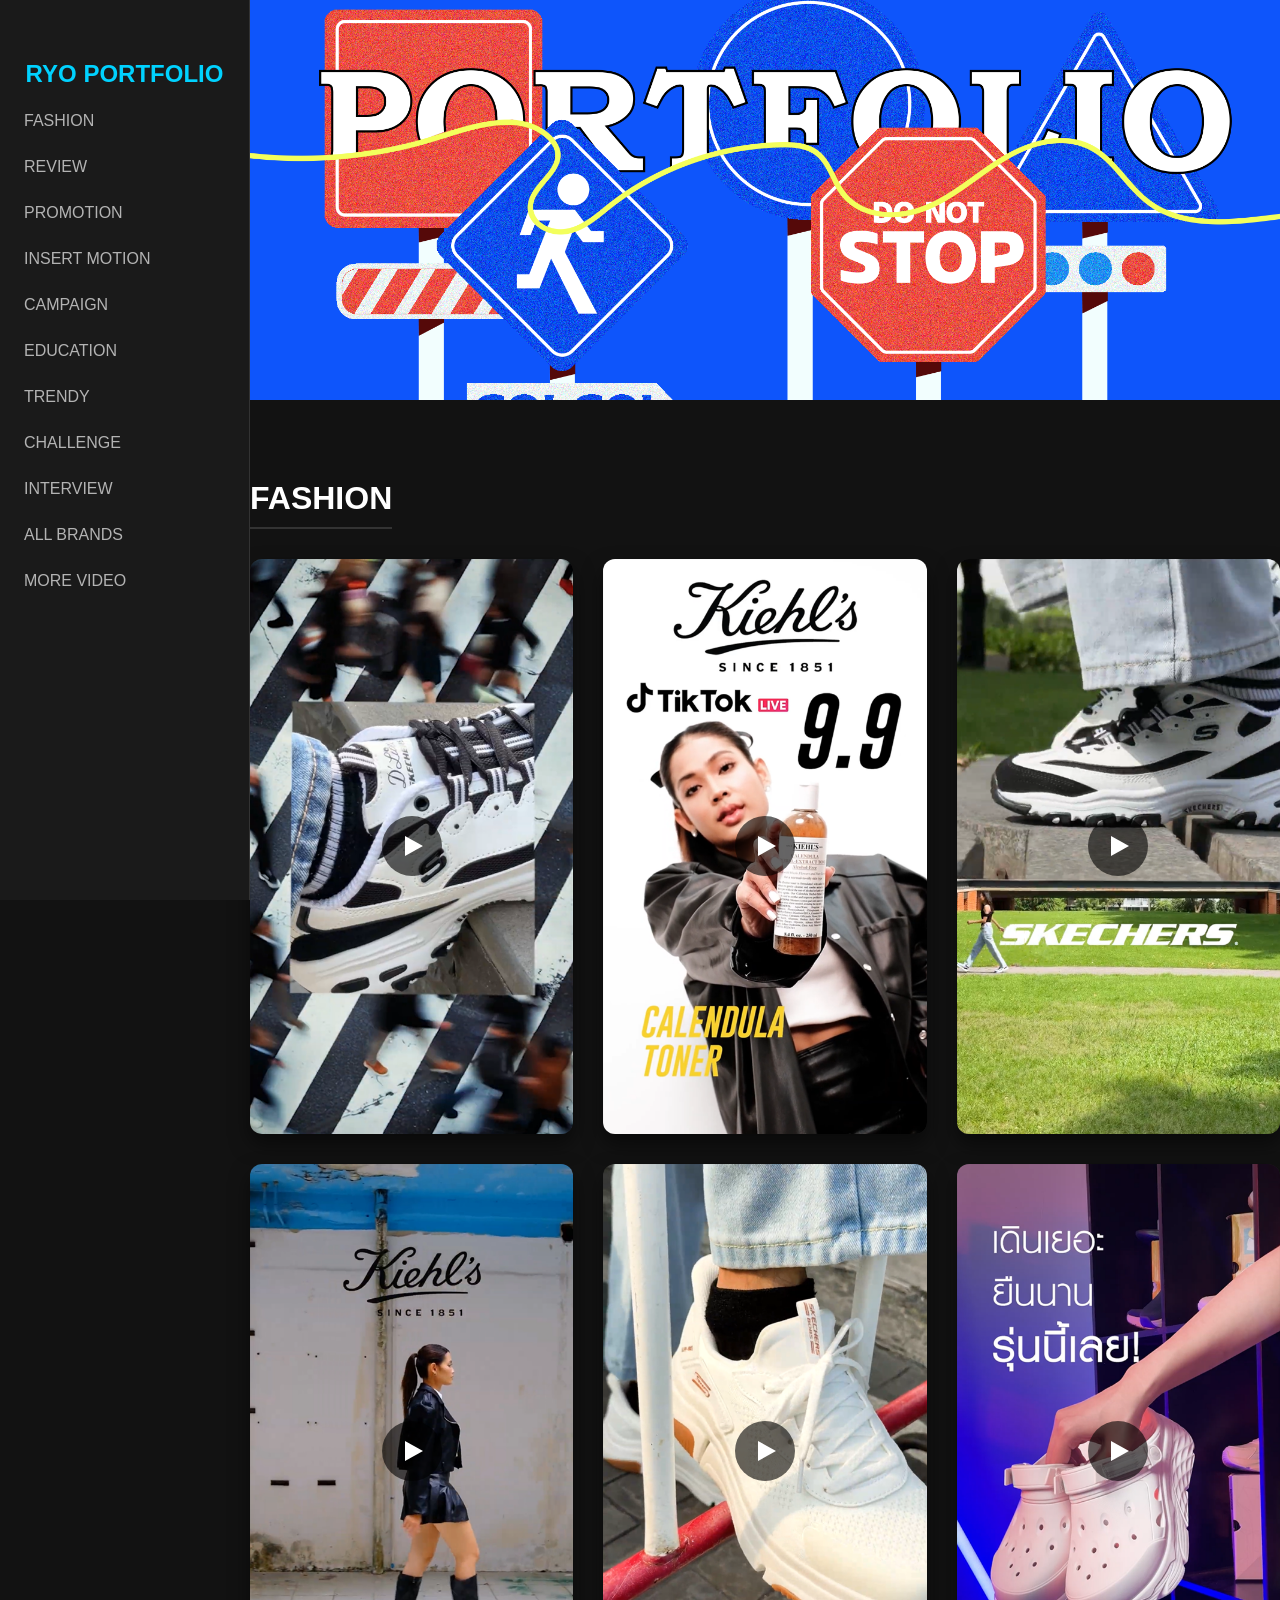
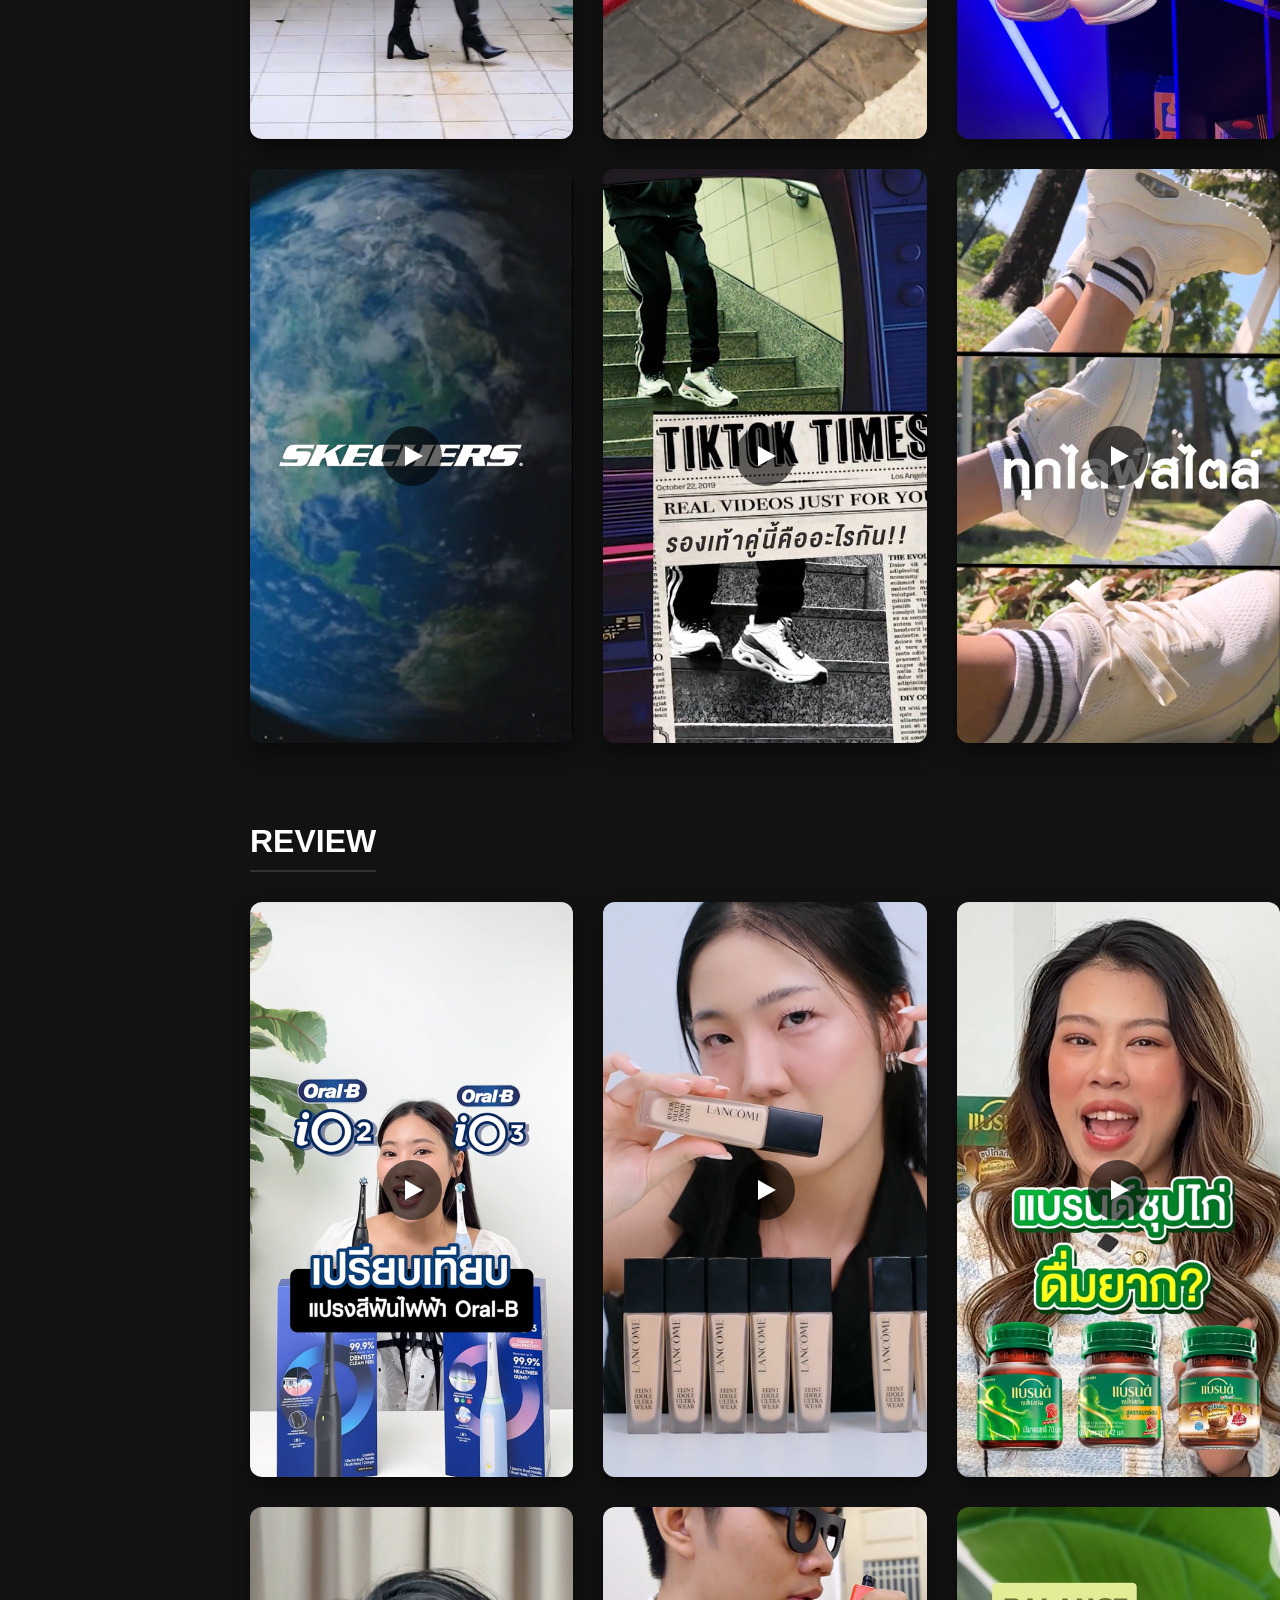
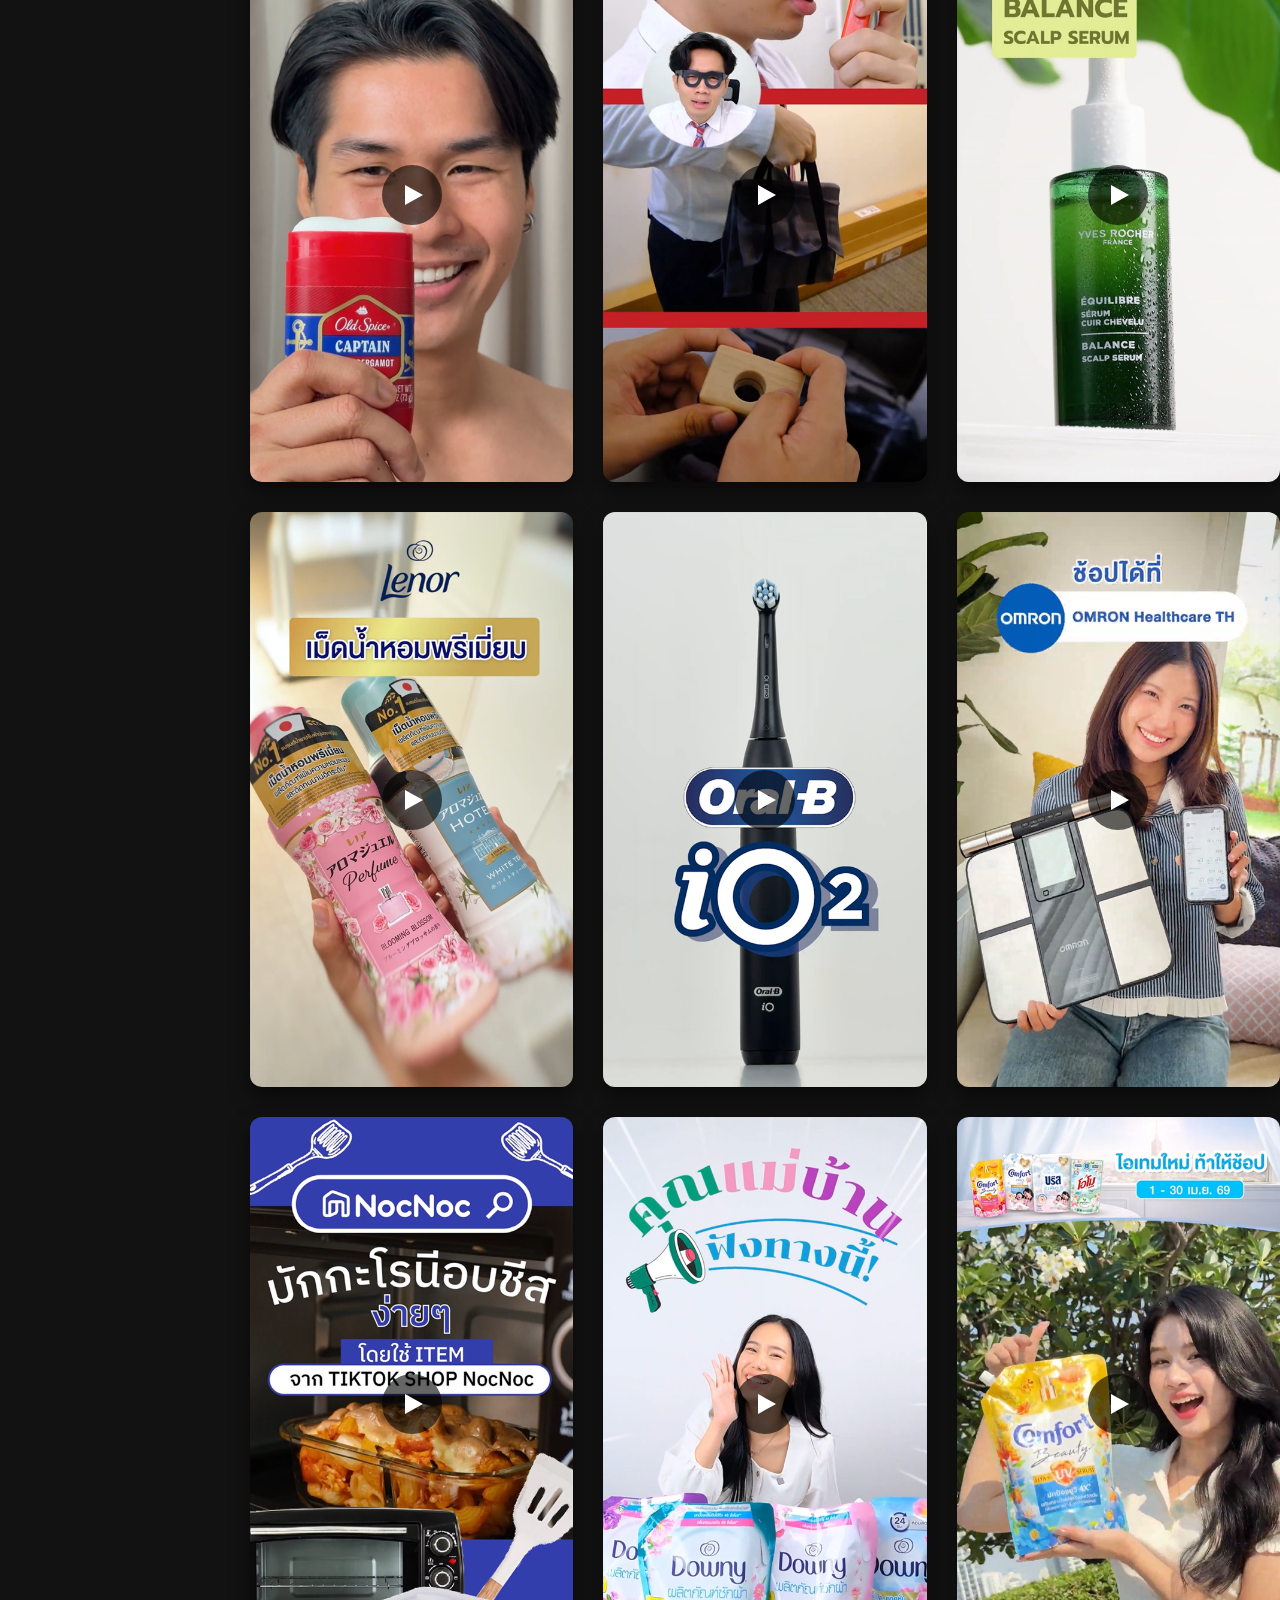
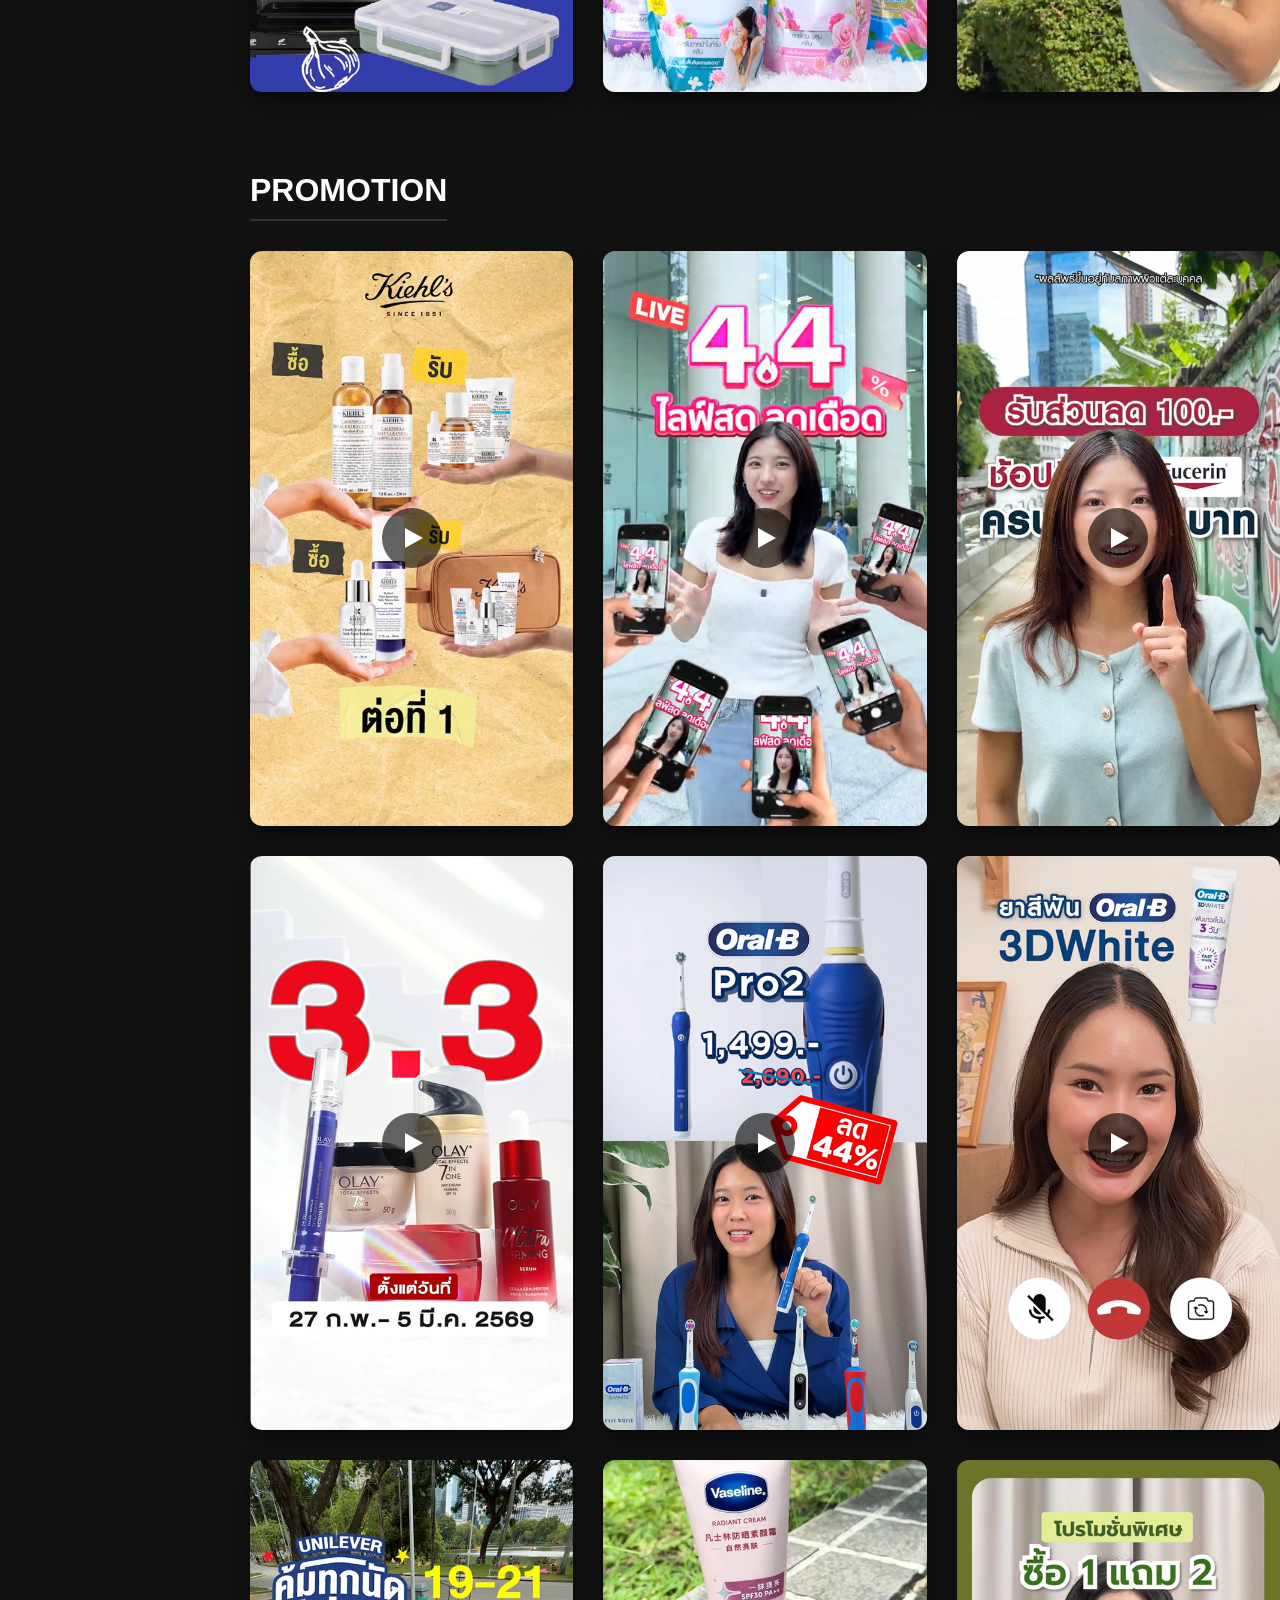
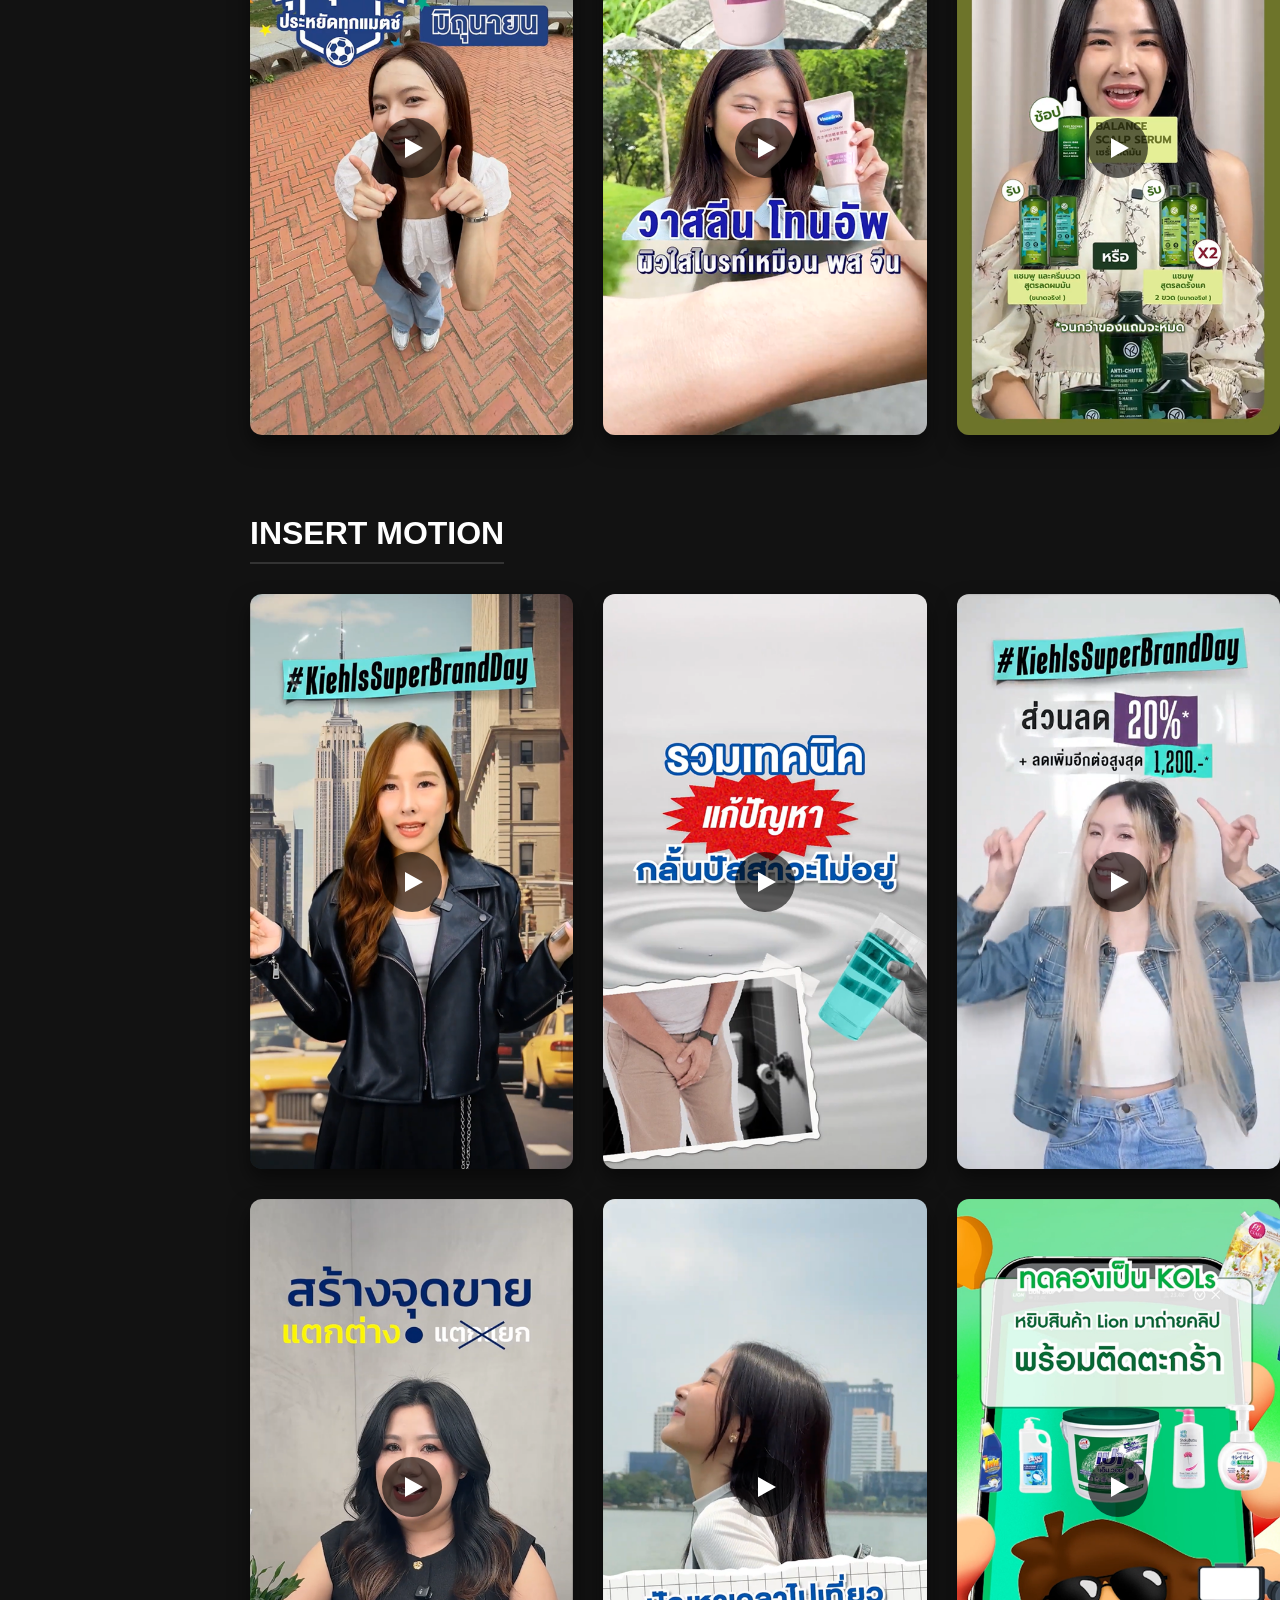
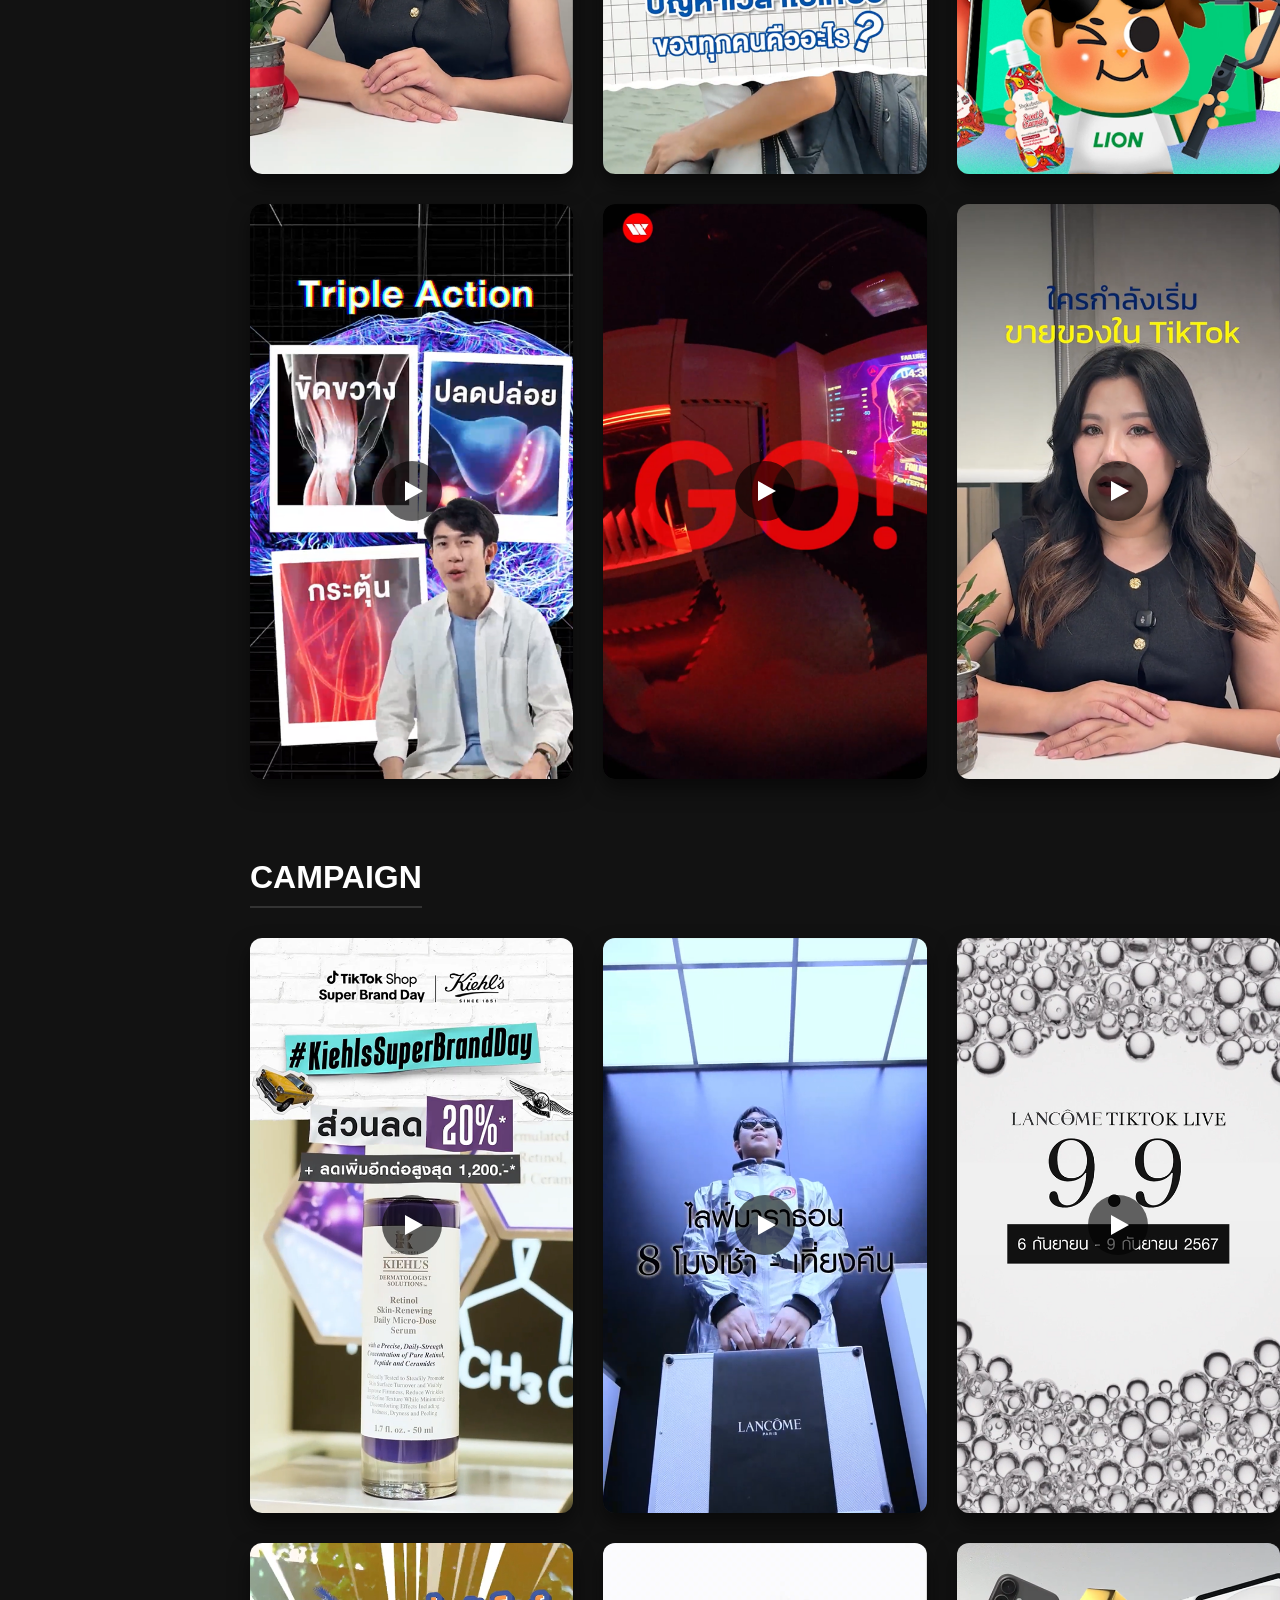
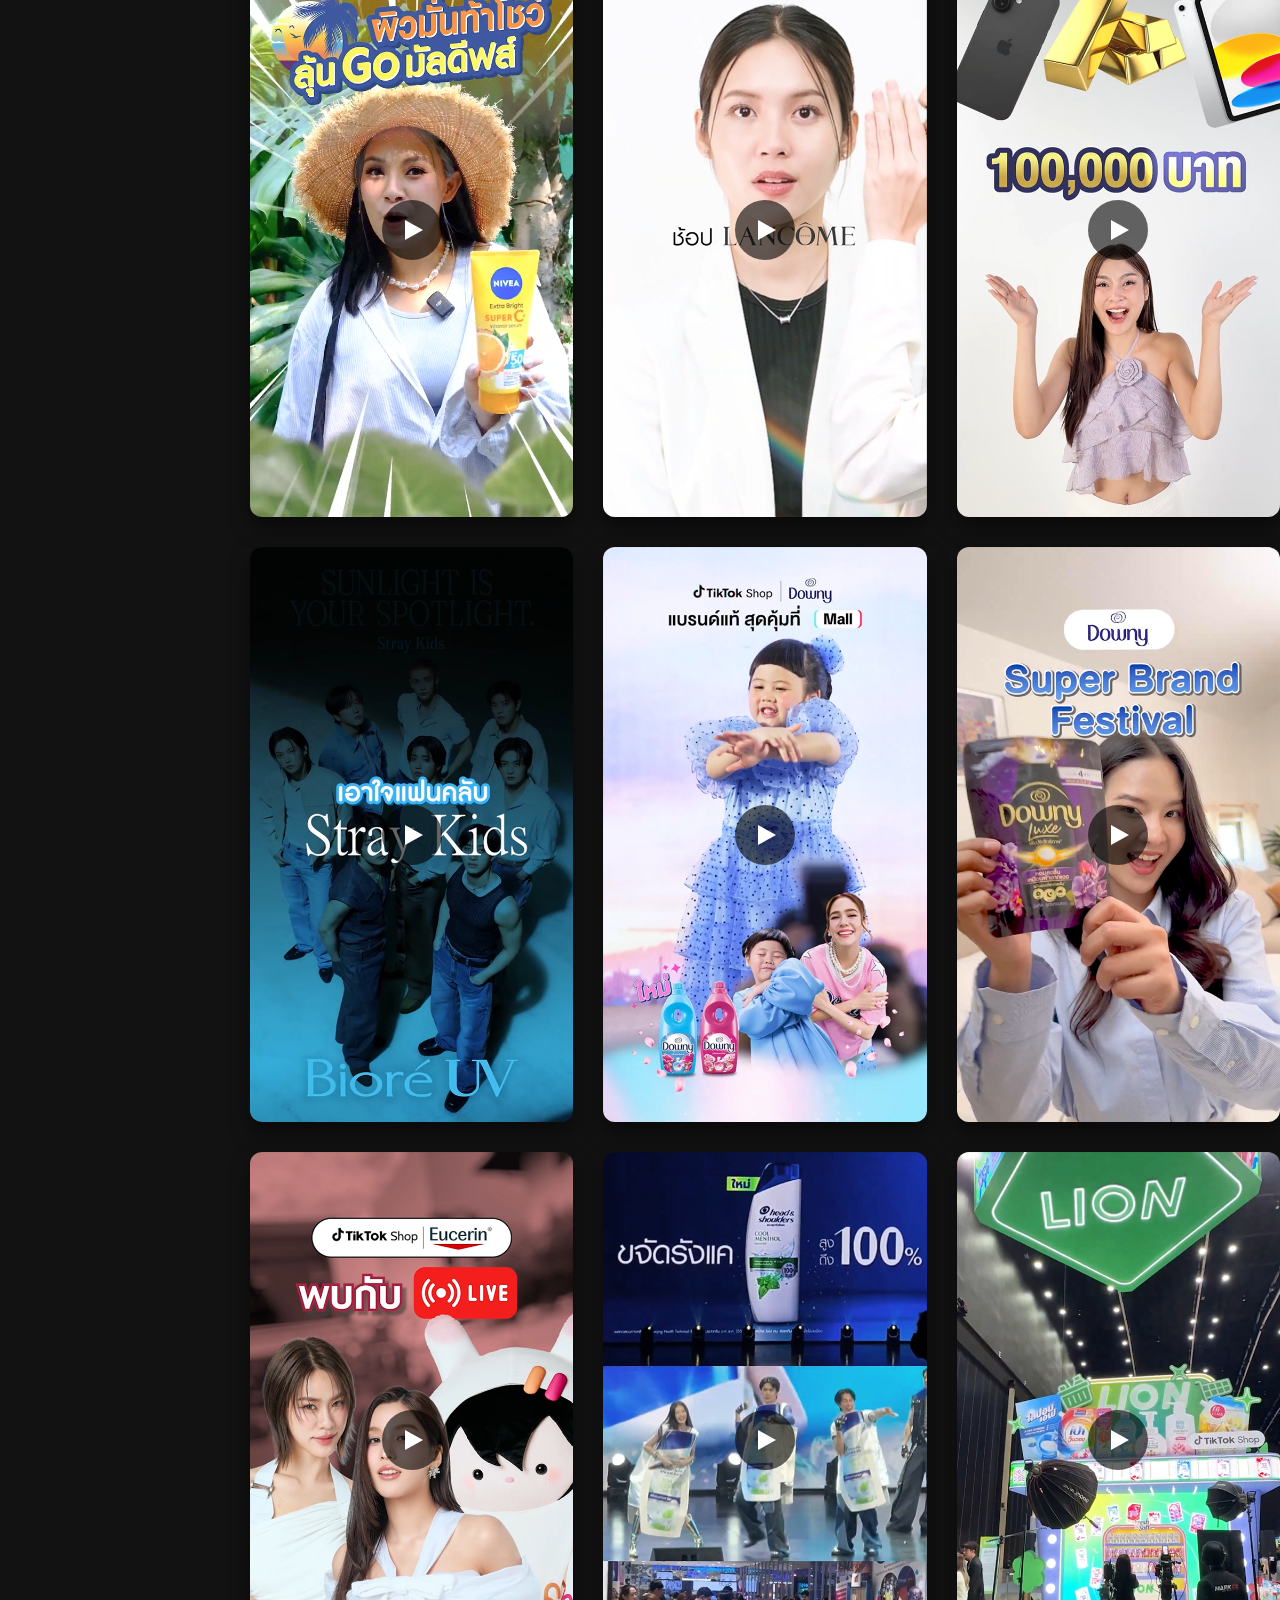
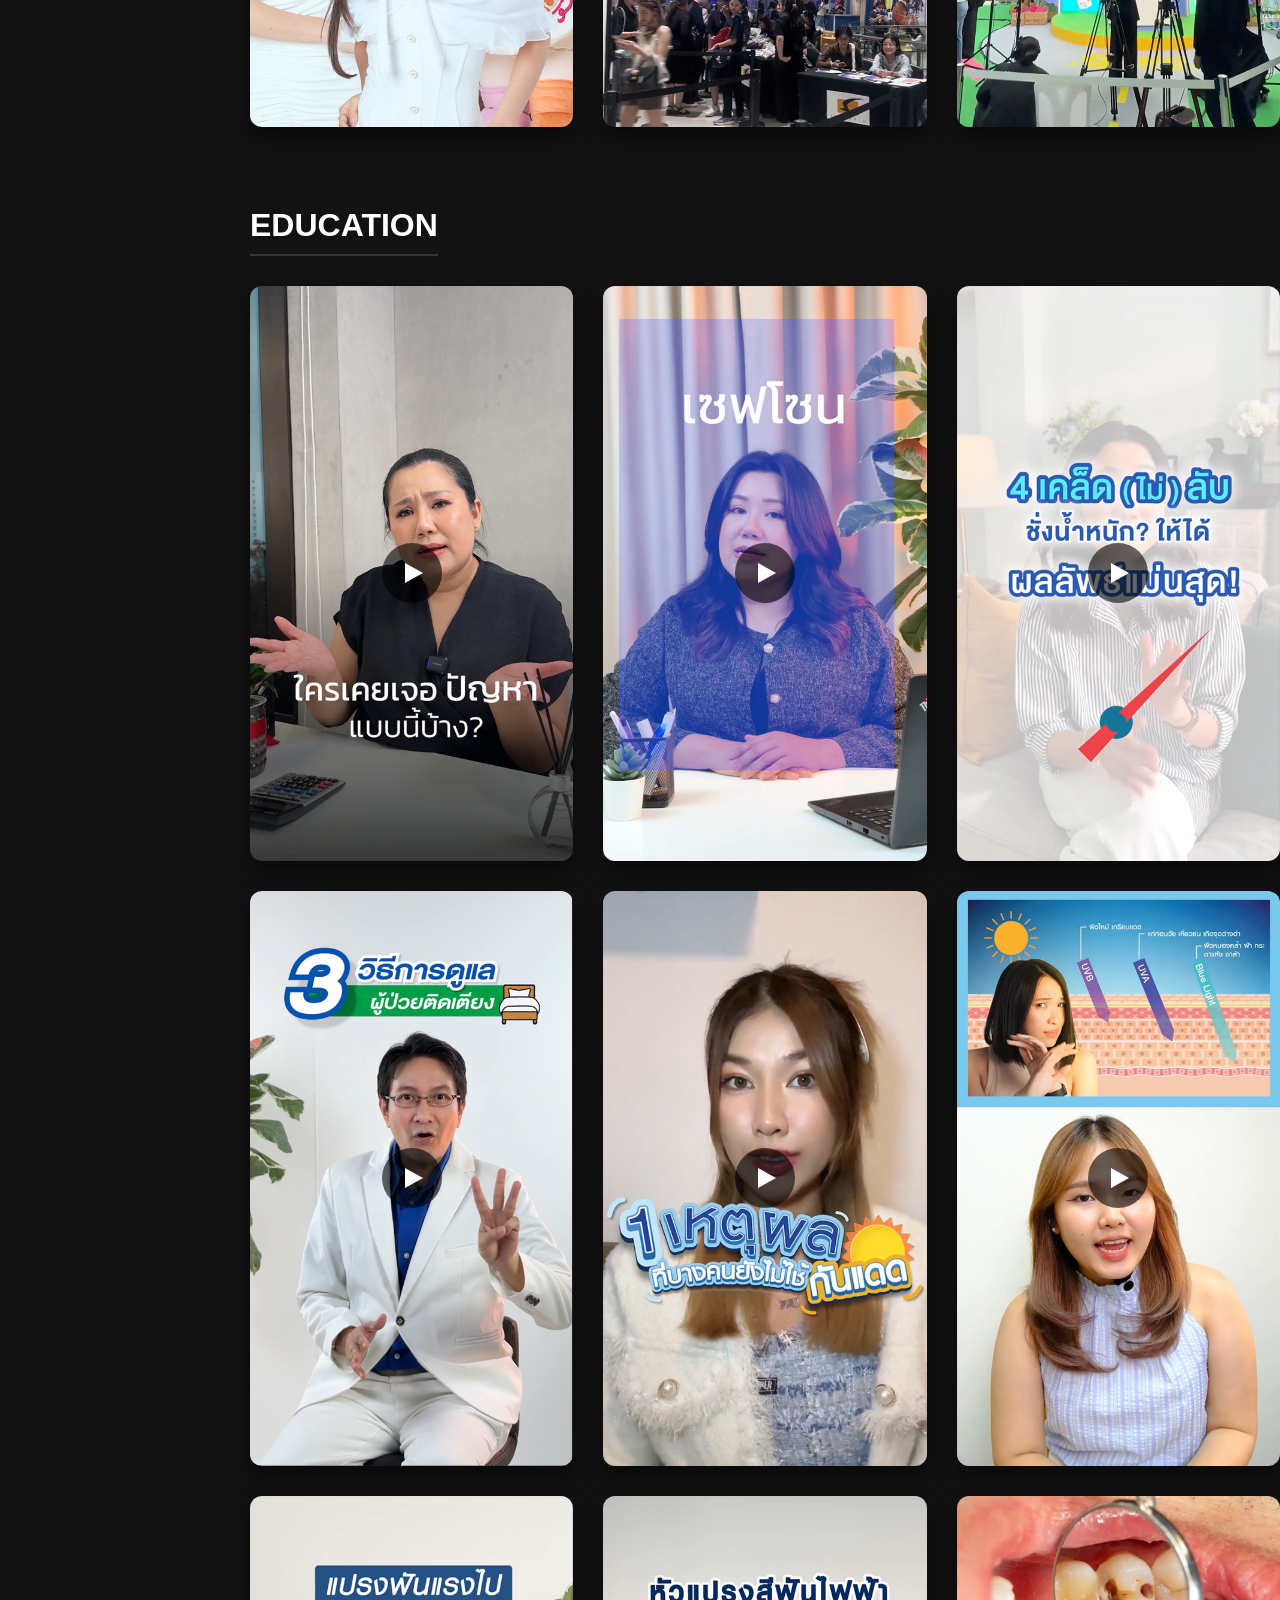
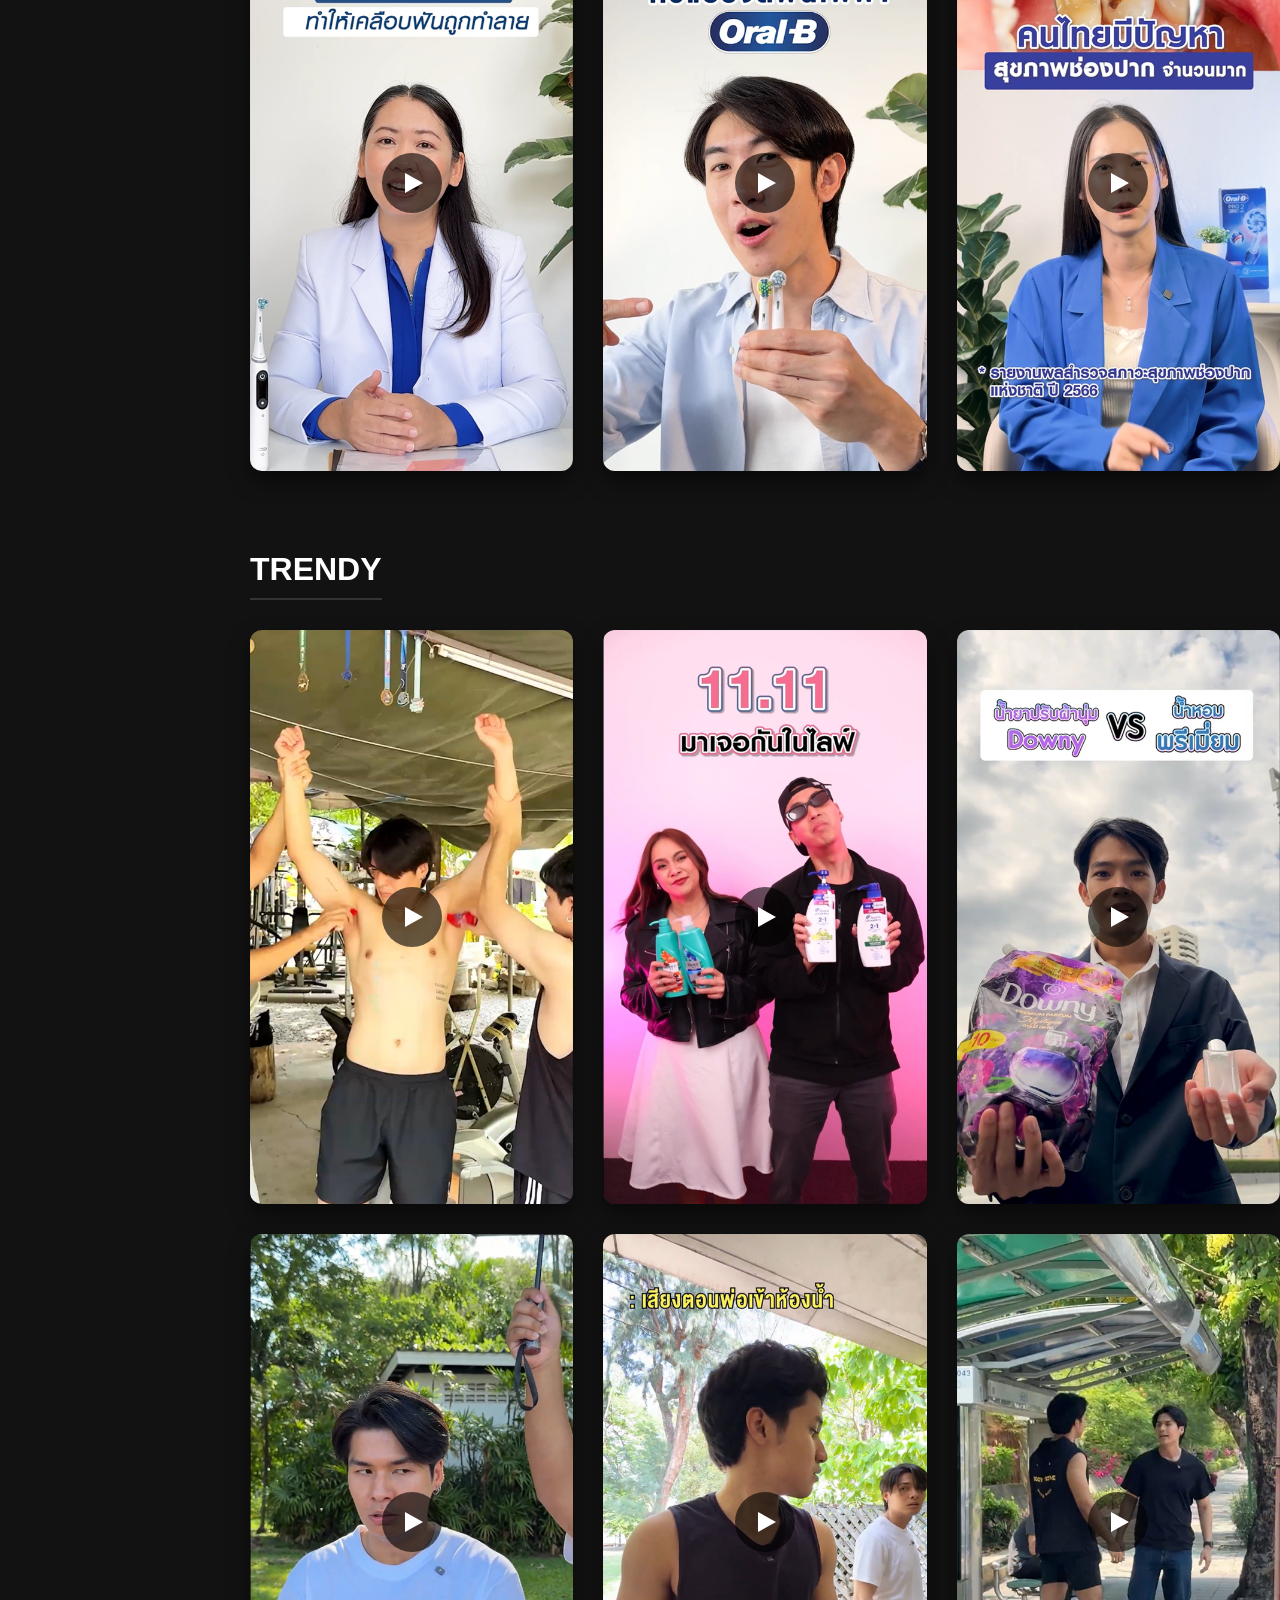
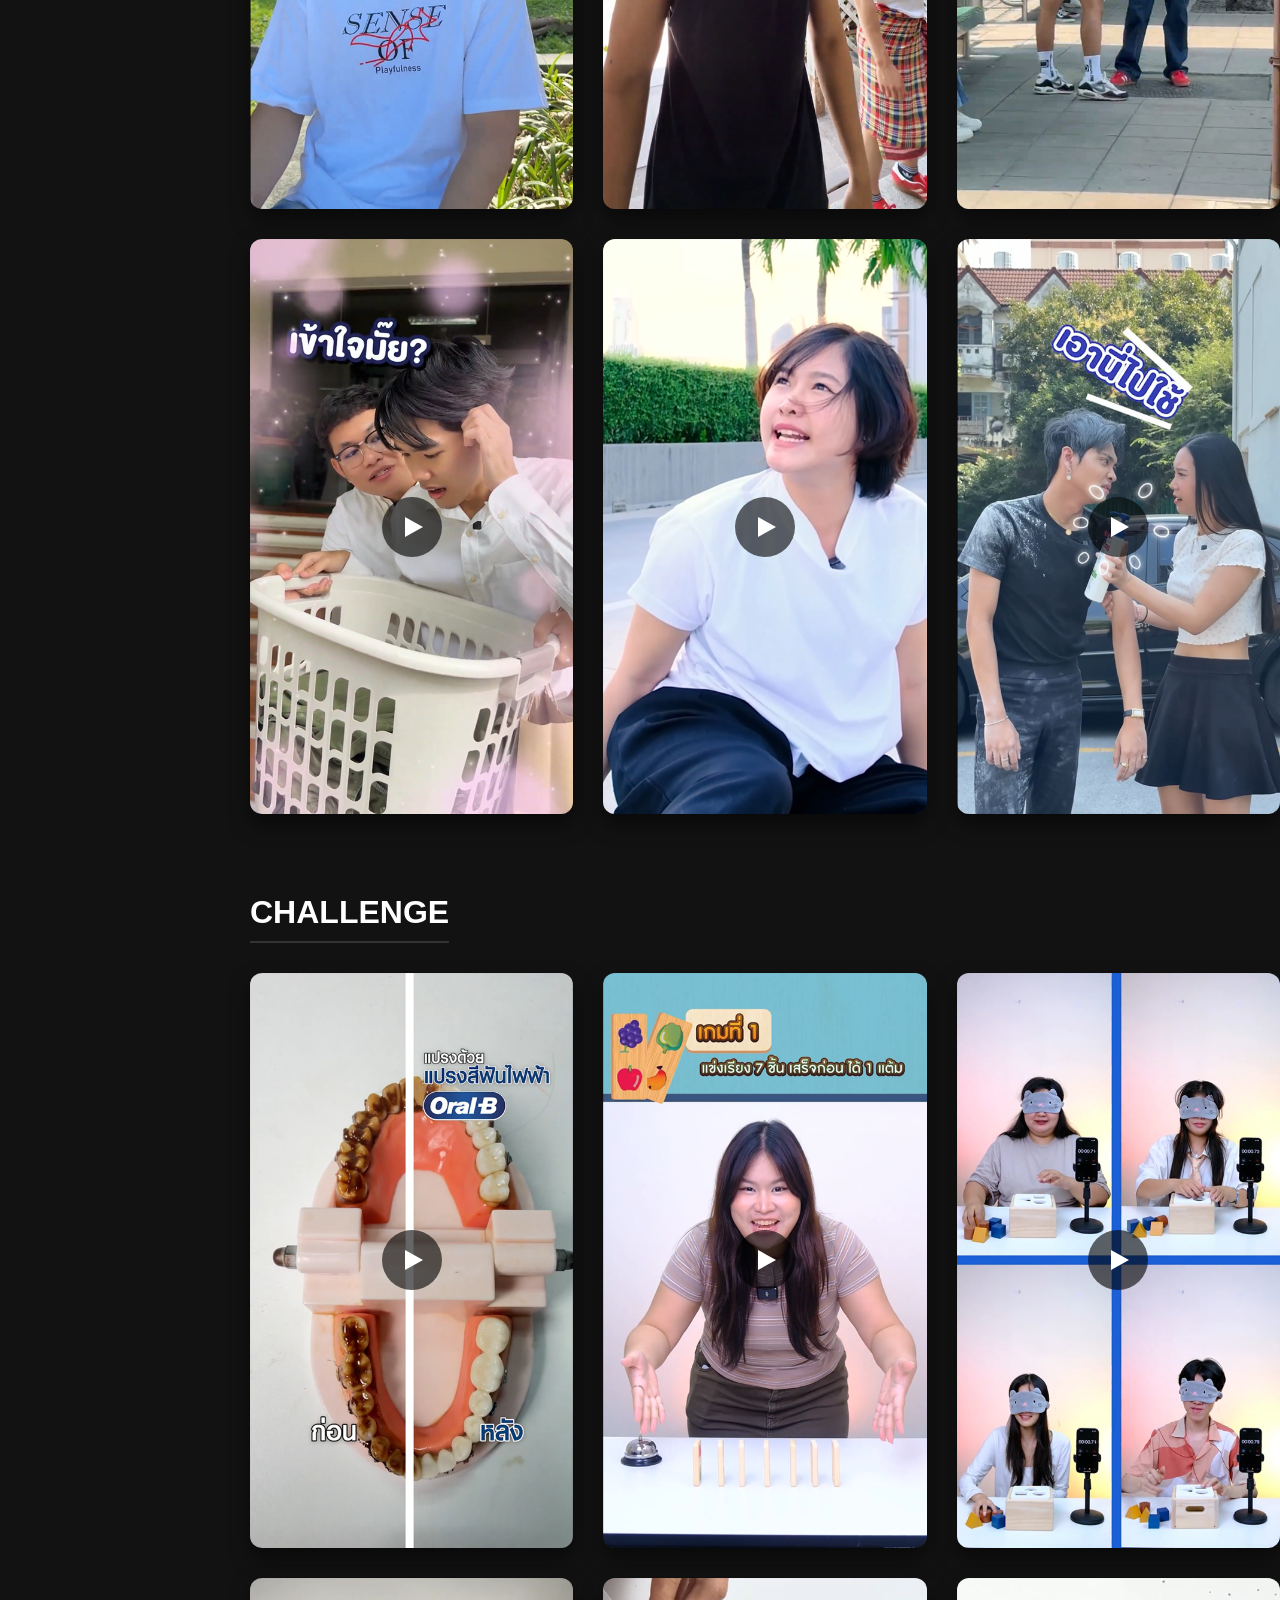
==== commit 193606a5: "commit98" ====
--- a/index.html
+++ b/index.html
@@ -39,10 +39,6 @@
             
             <!-- Header Image -->
             <header class="header-hero">
-                <div class="header-overlay">
-                    <h1>Creative Works</h1>
-                    <p>My Latest Vertical Video Projects</p>
-                </div>
             </header>
 
             <!-- Video Grid Section -->
--- a/css/style.css
+++ b/css/style.css
@@ -83,7 +83,7 @@
         /* ================= Header Image ================= */
         .header-hero {
             position: relative;
-            background-image: url("img/cover1.webp");
+            background-image: url('img/cover1.webp');
             width: 100%;
             height: 400px;
             background-size: cover;
